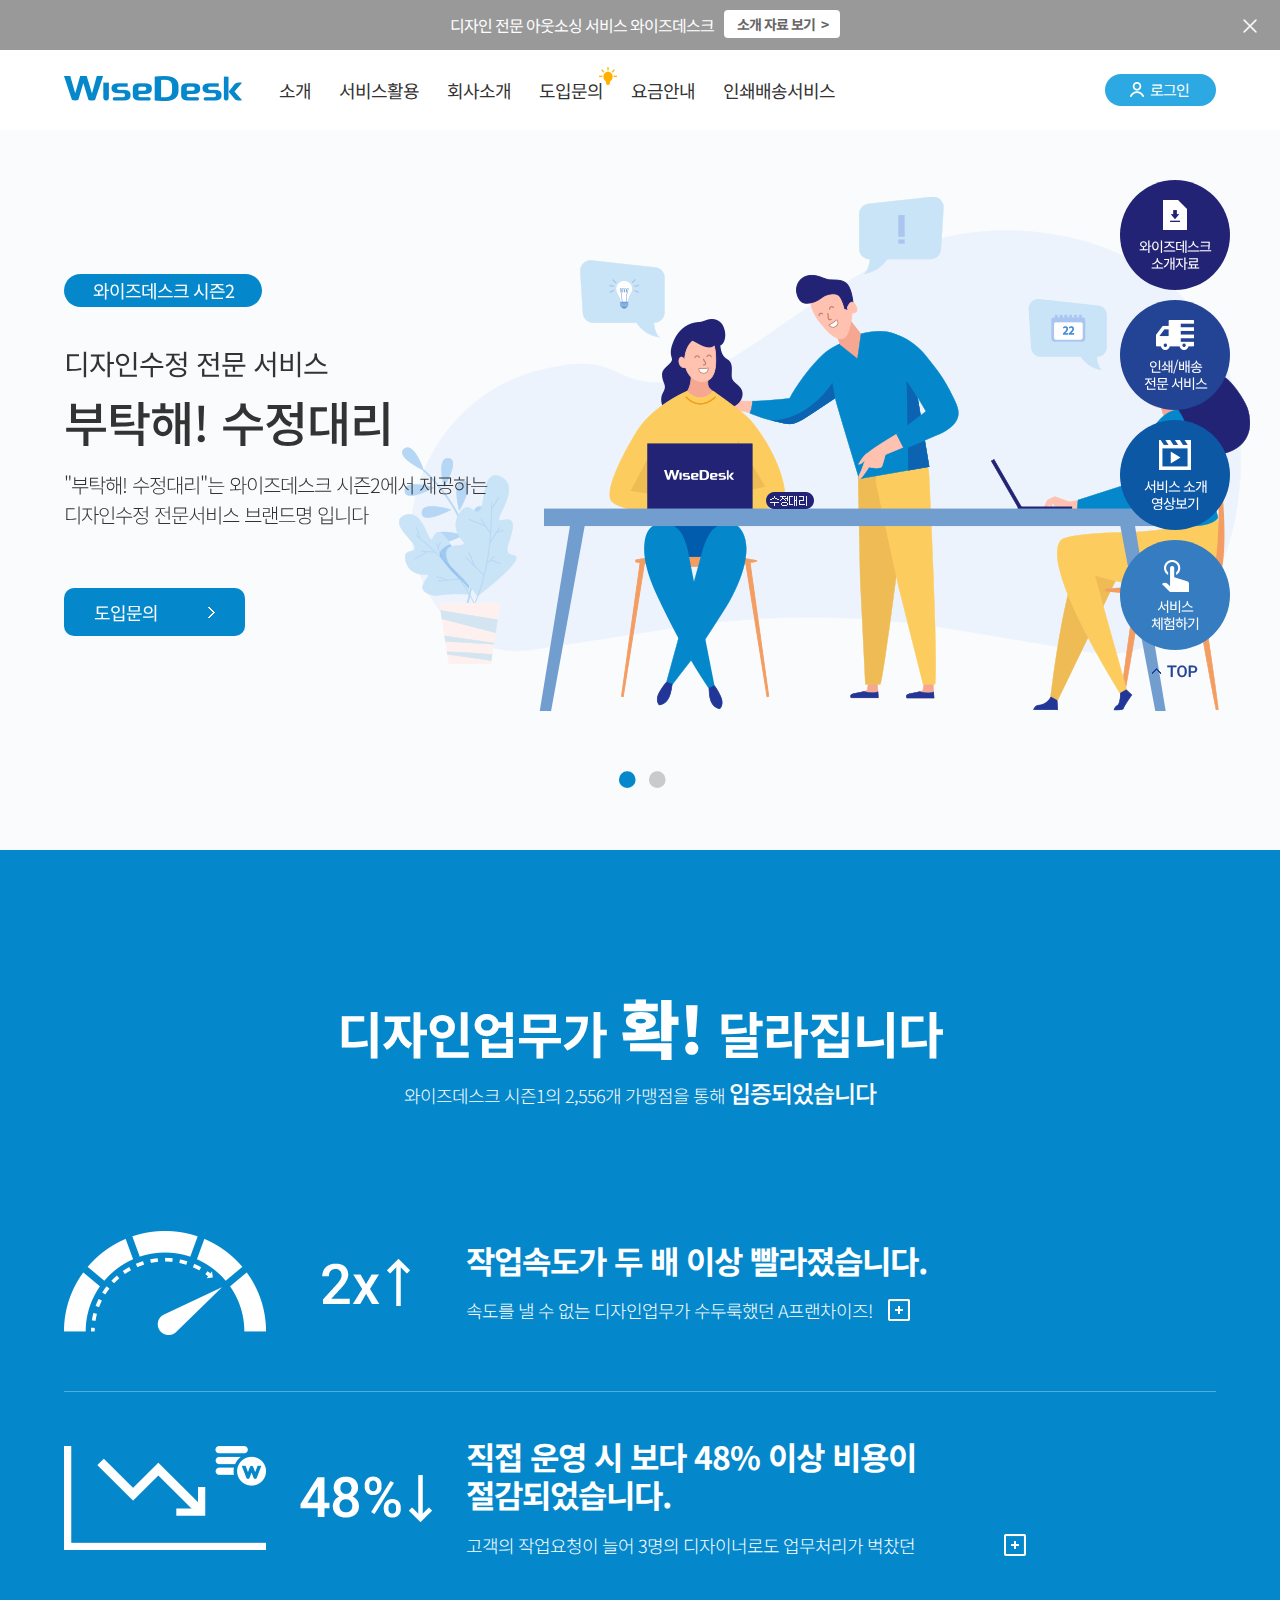
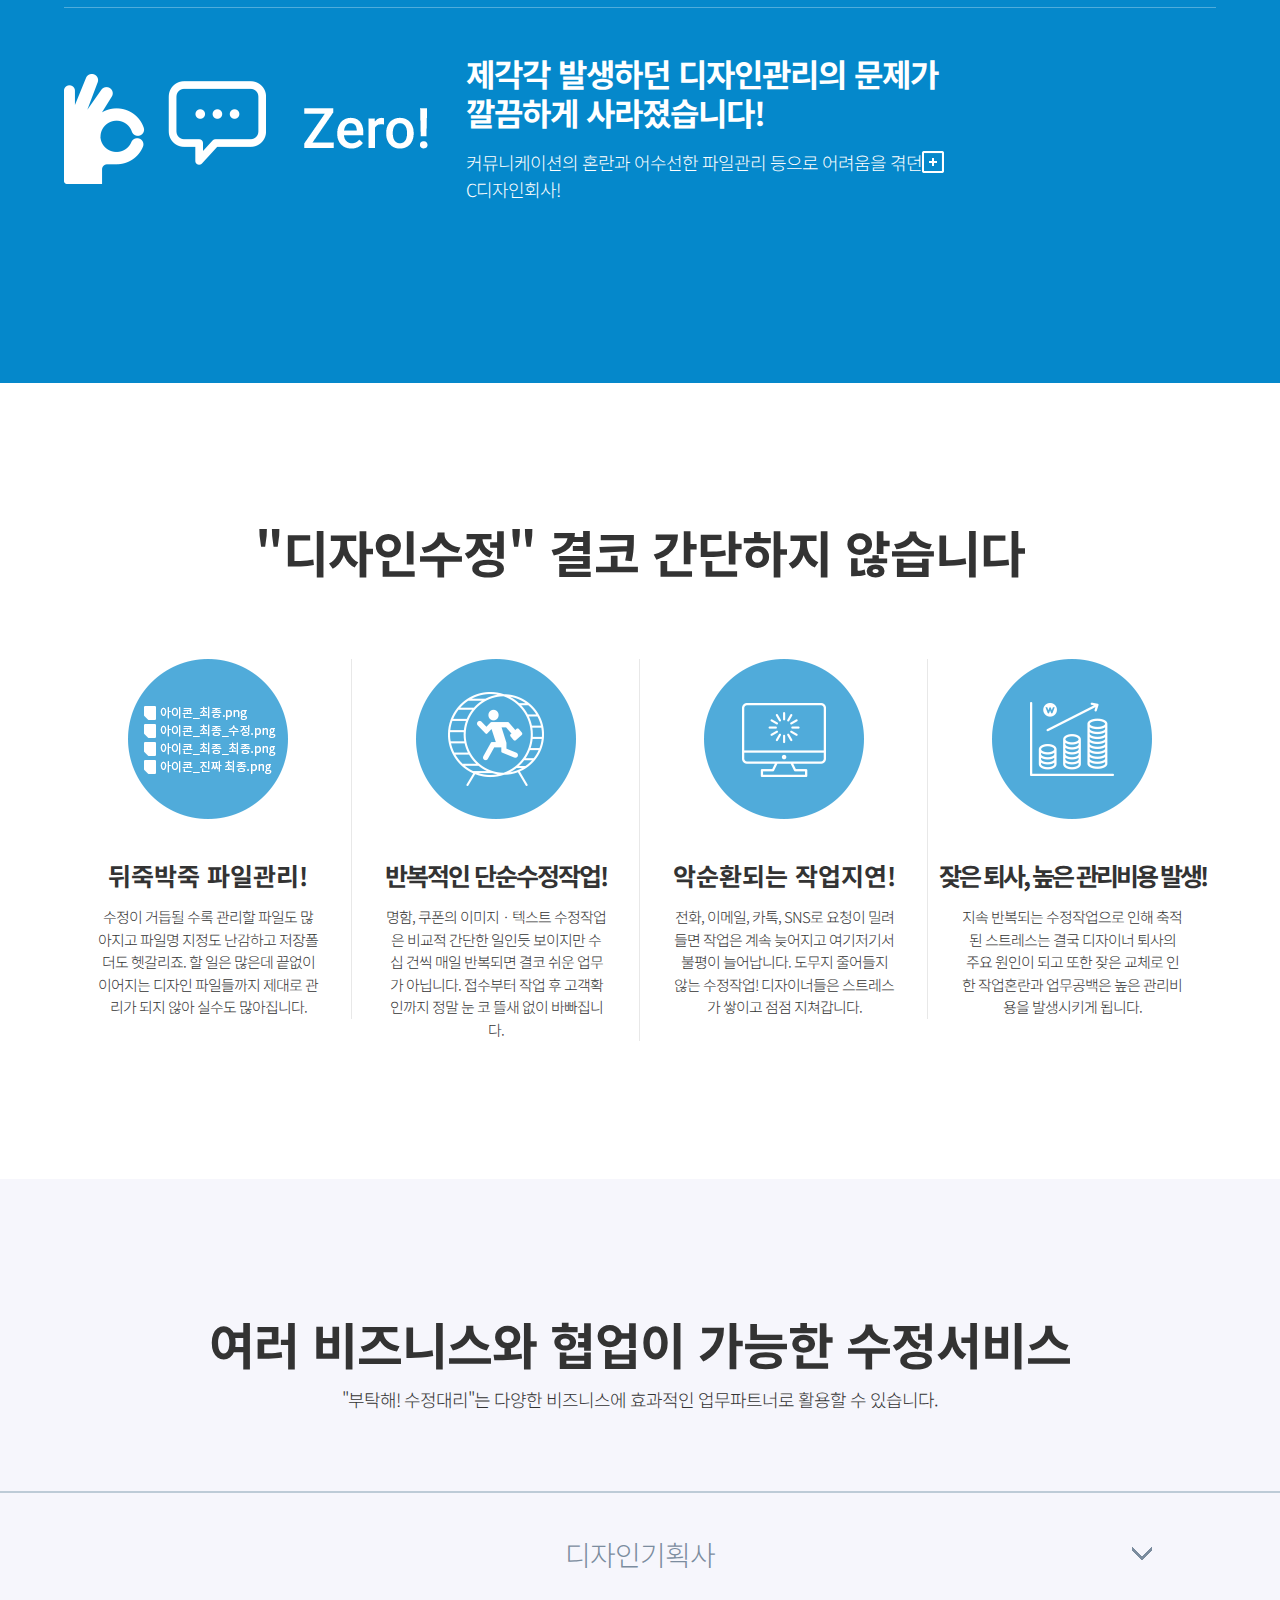
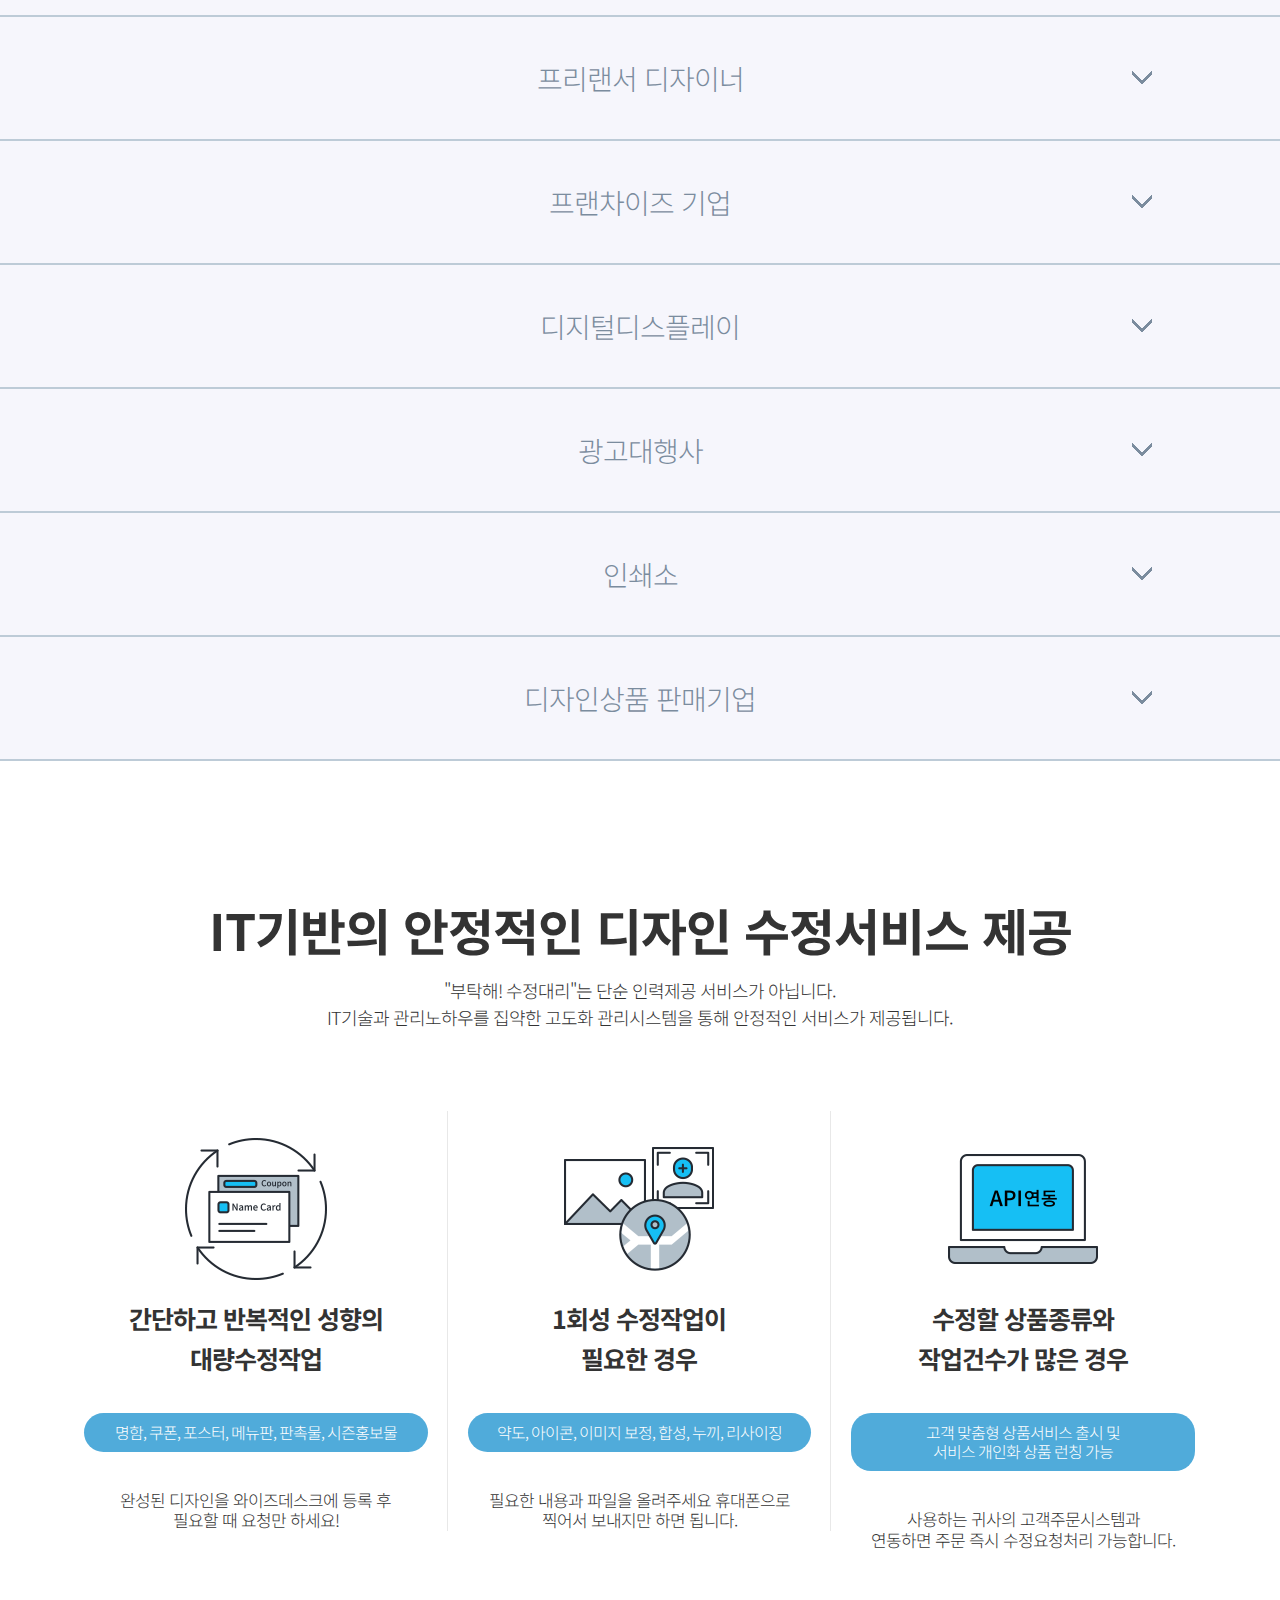
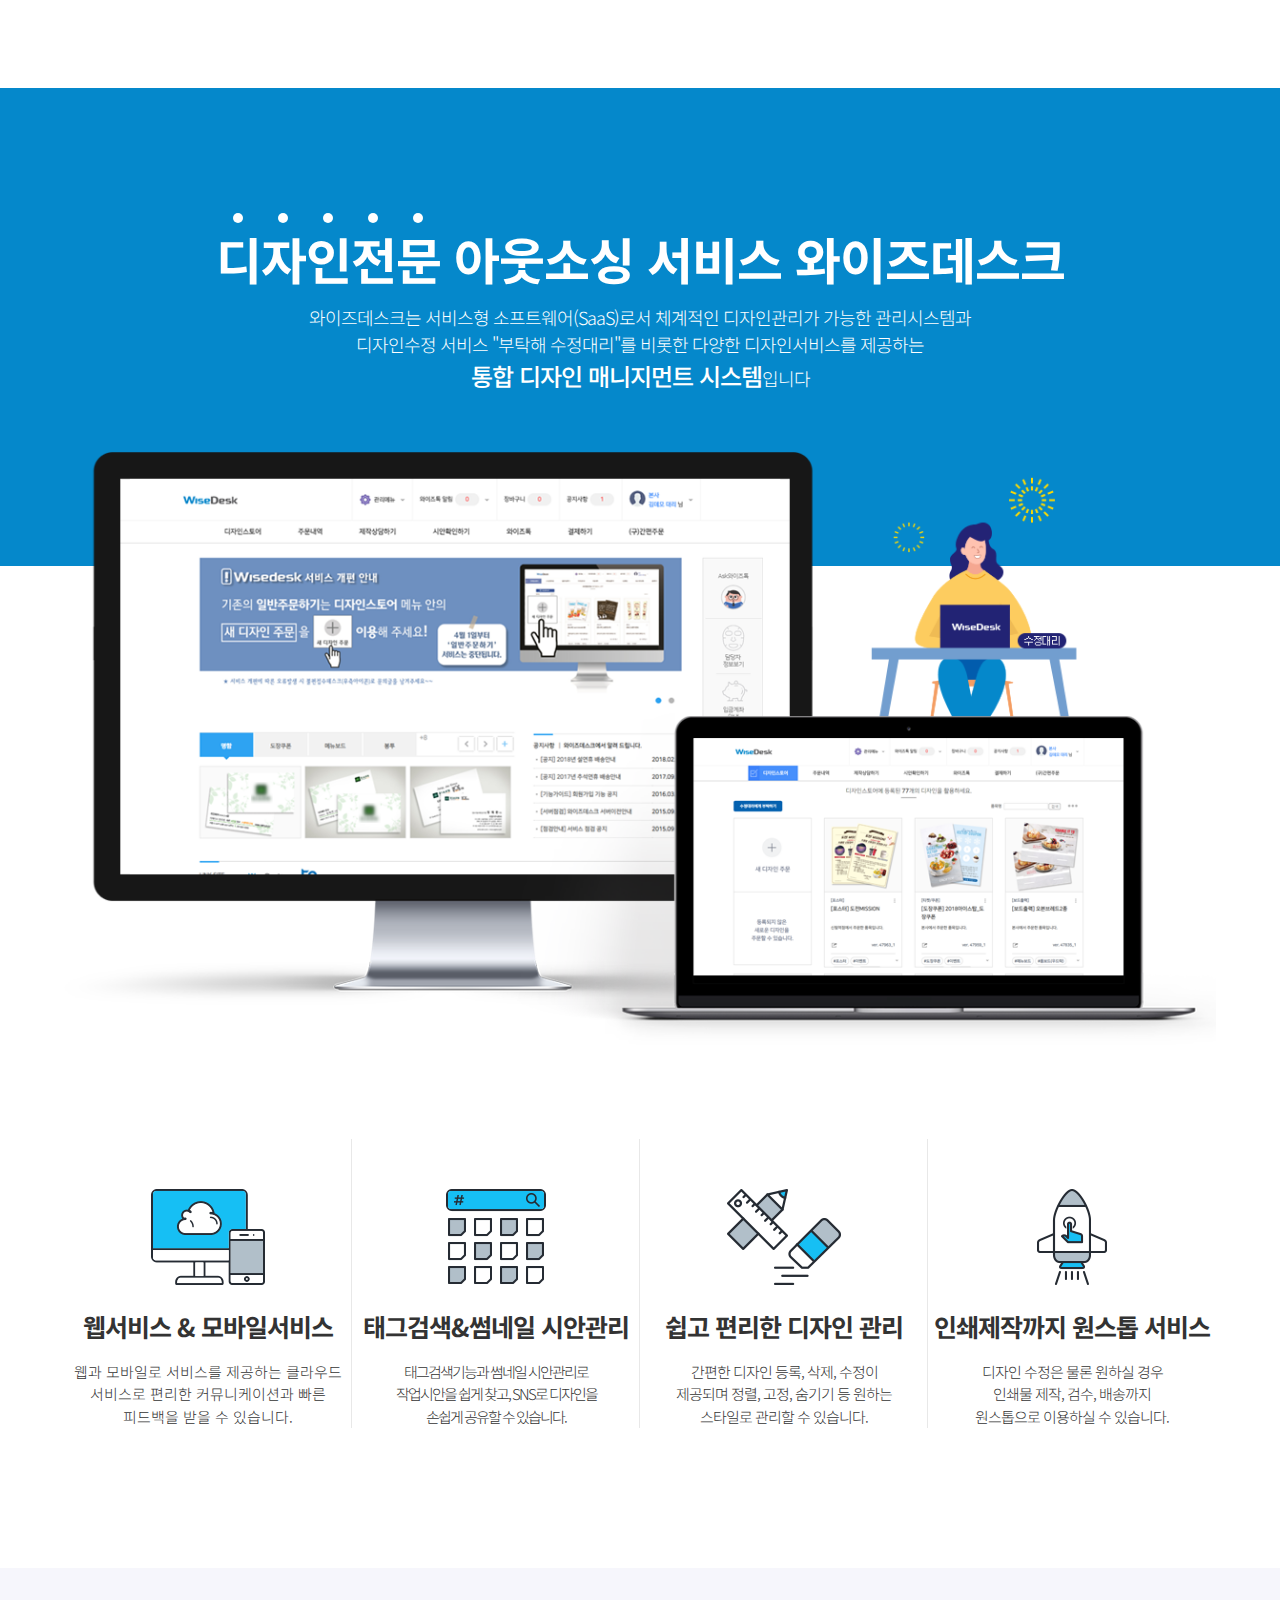
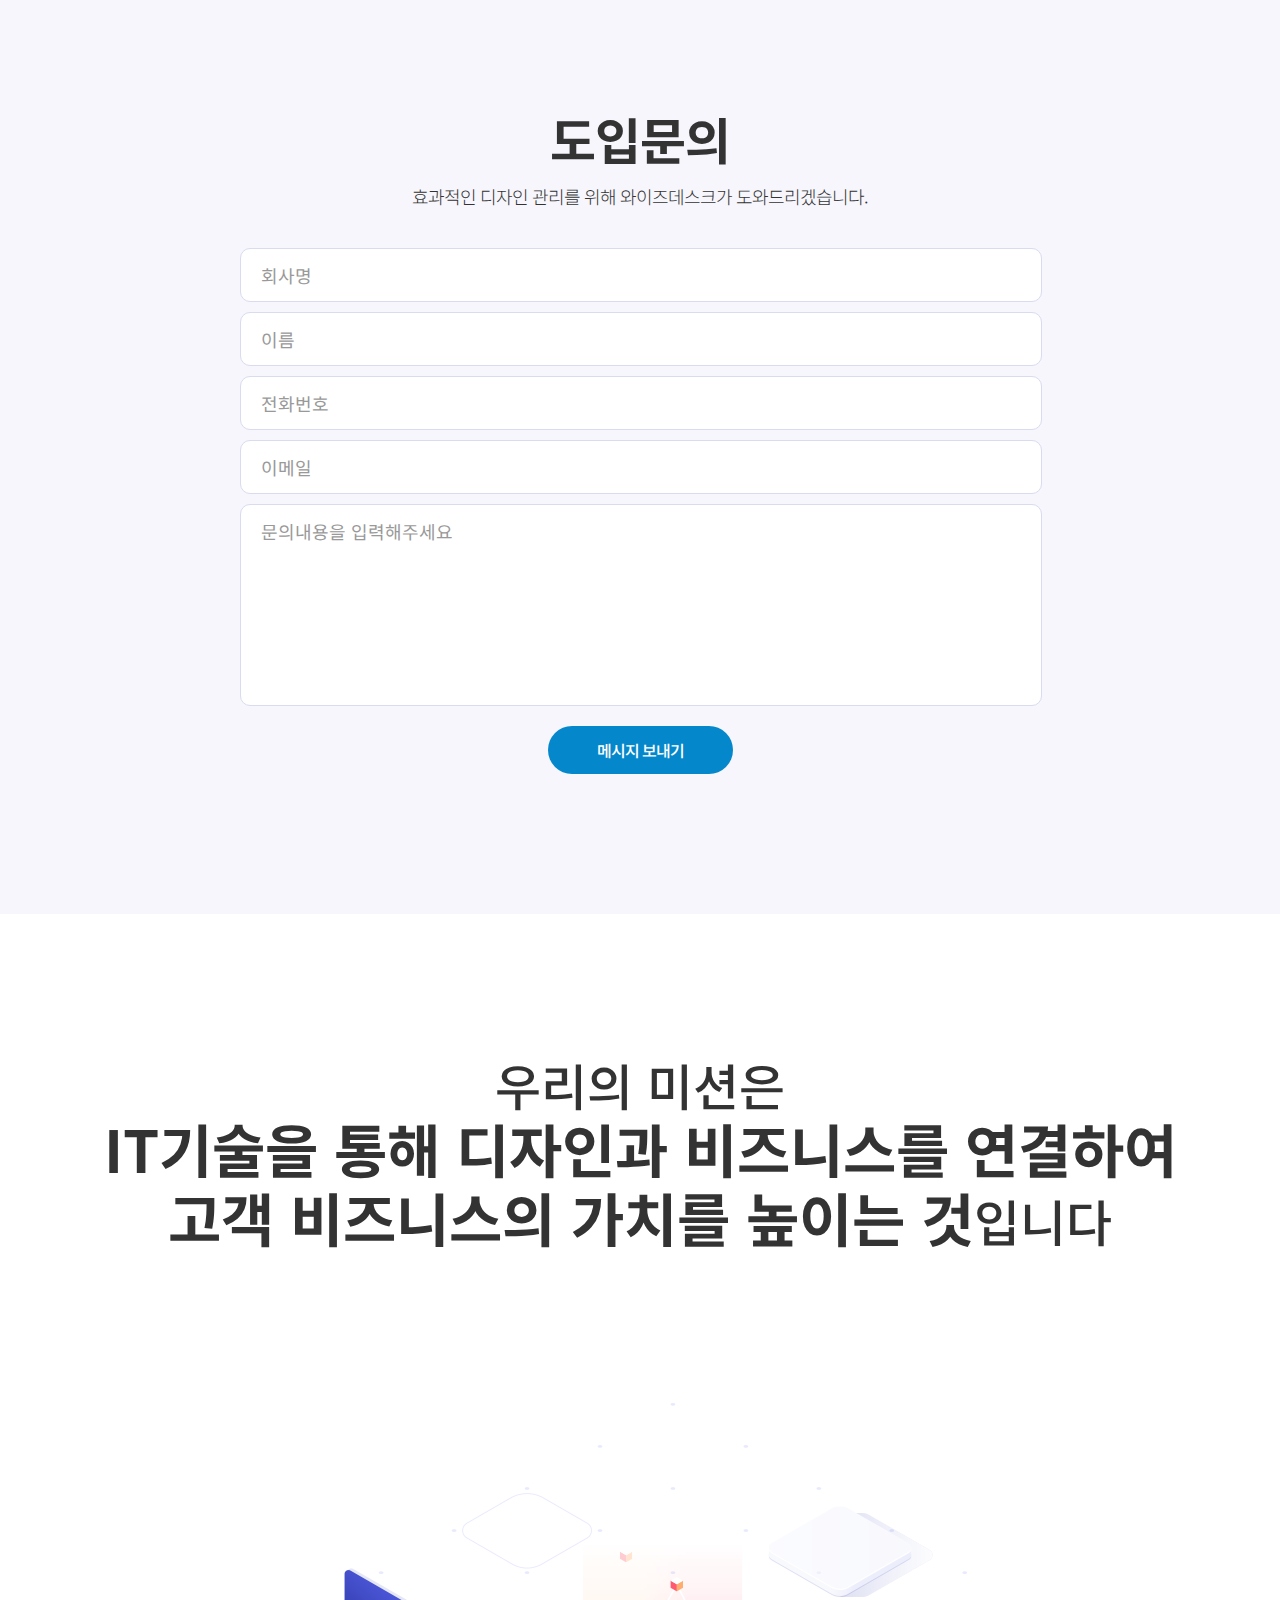
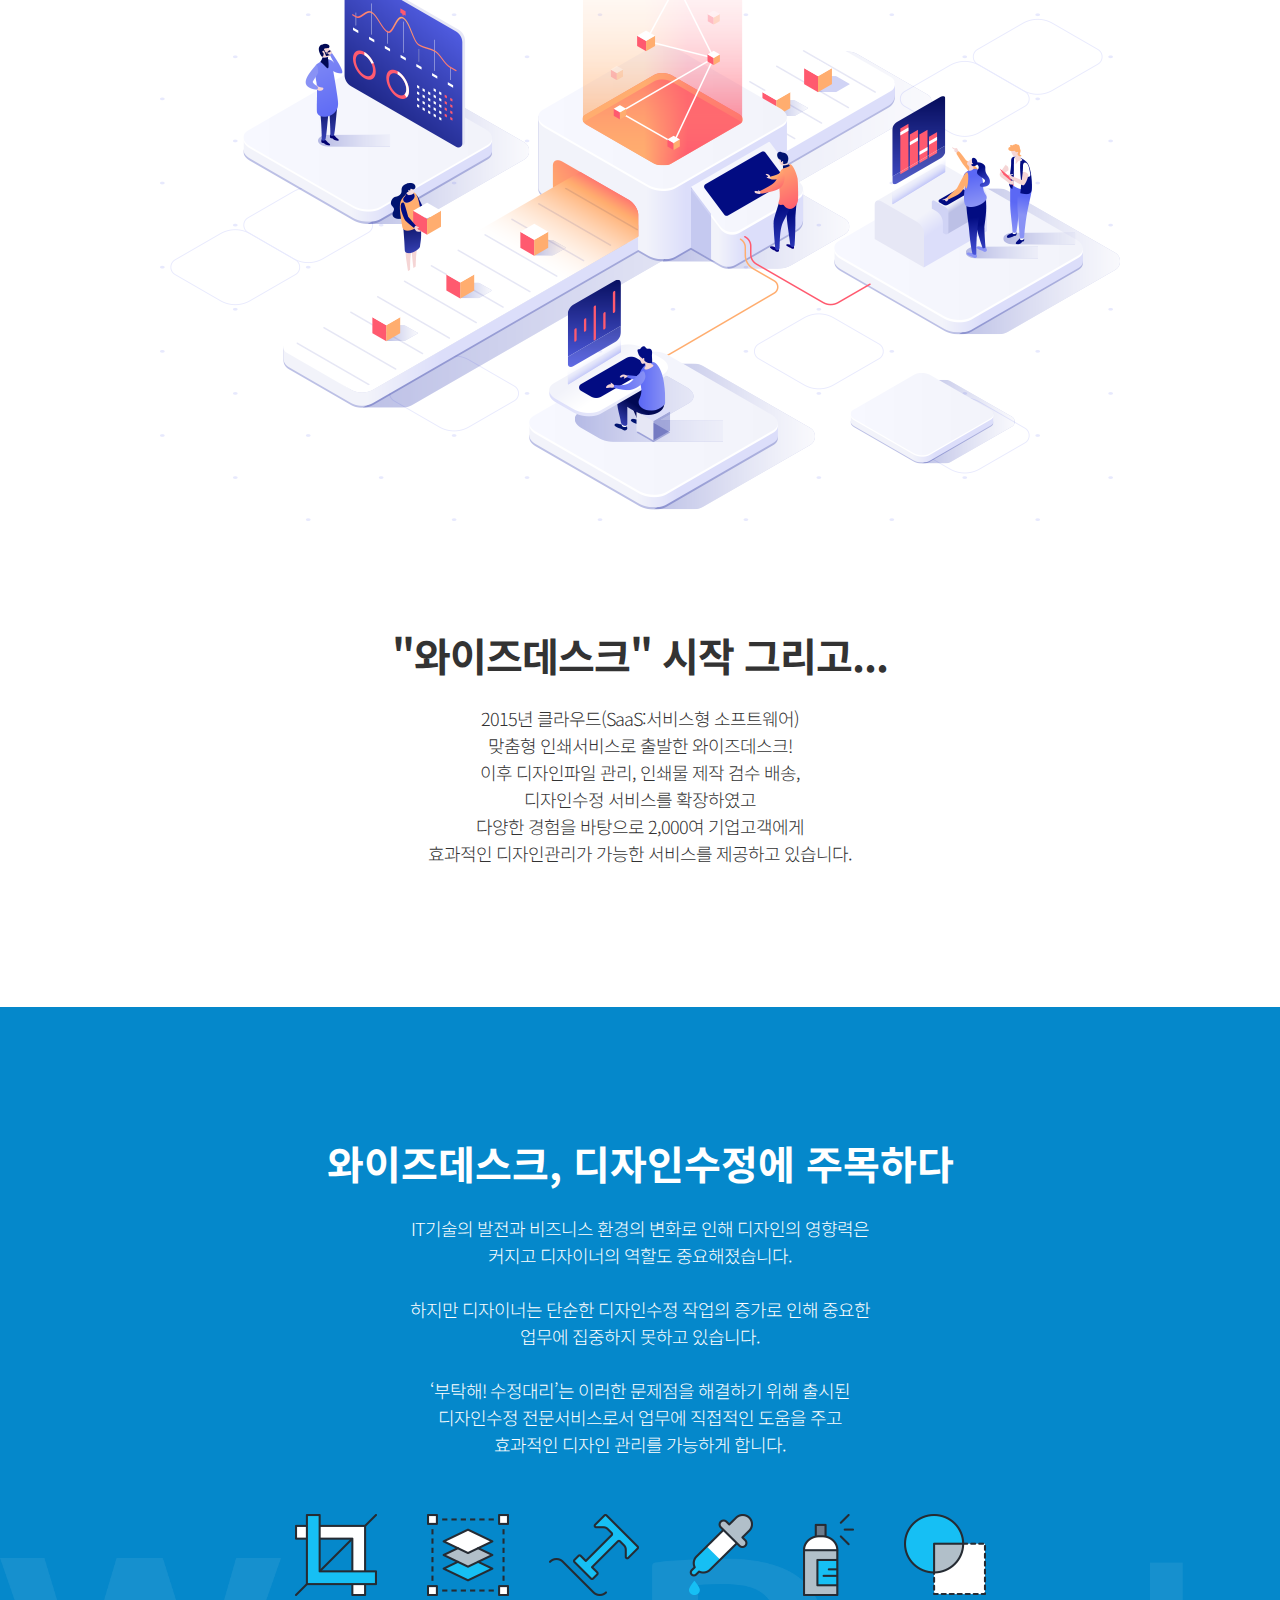
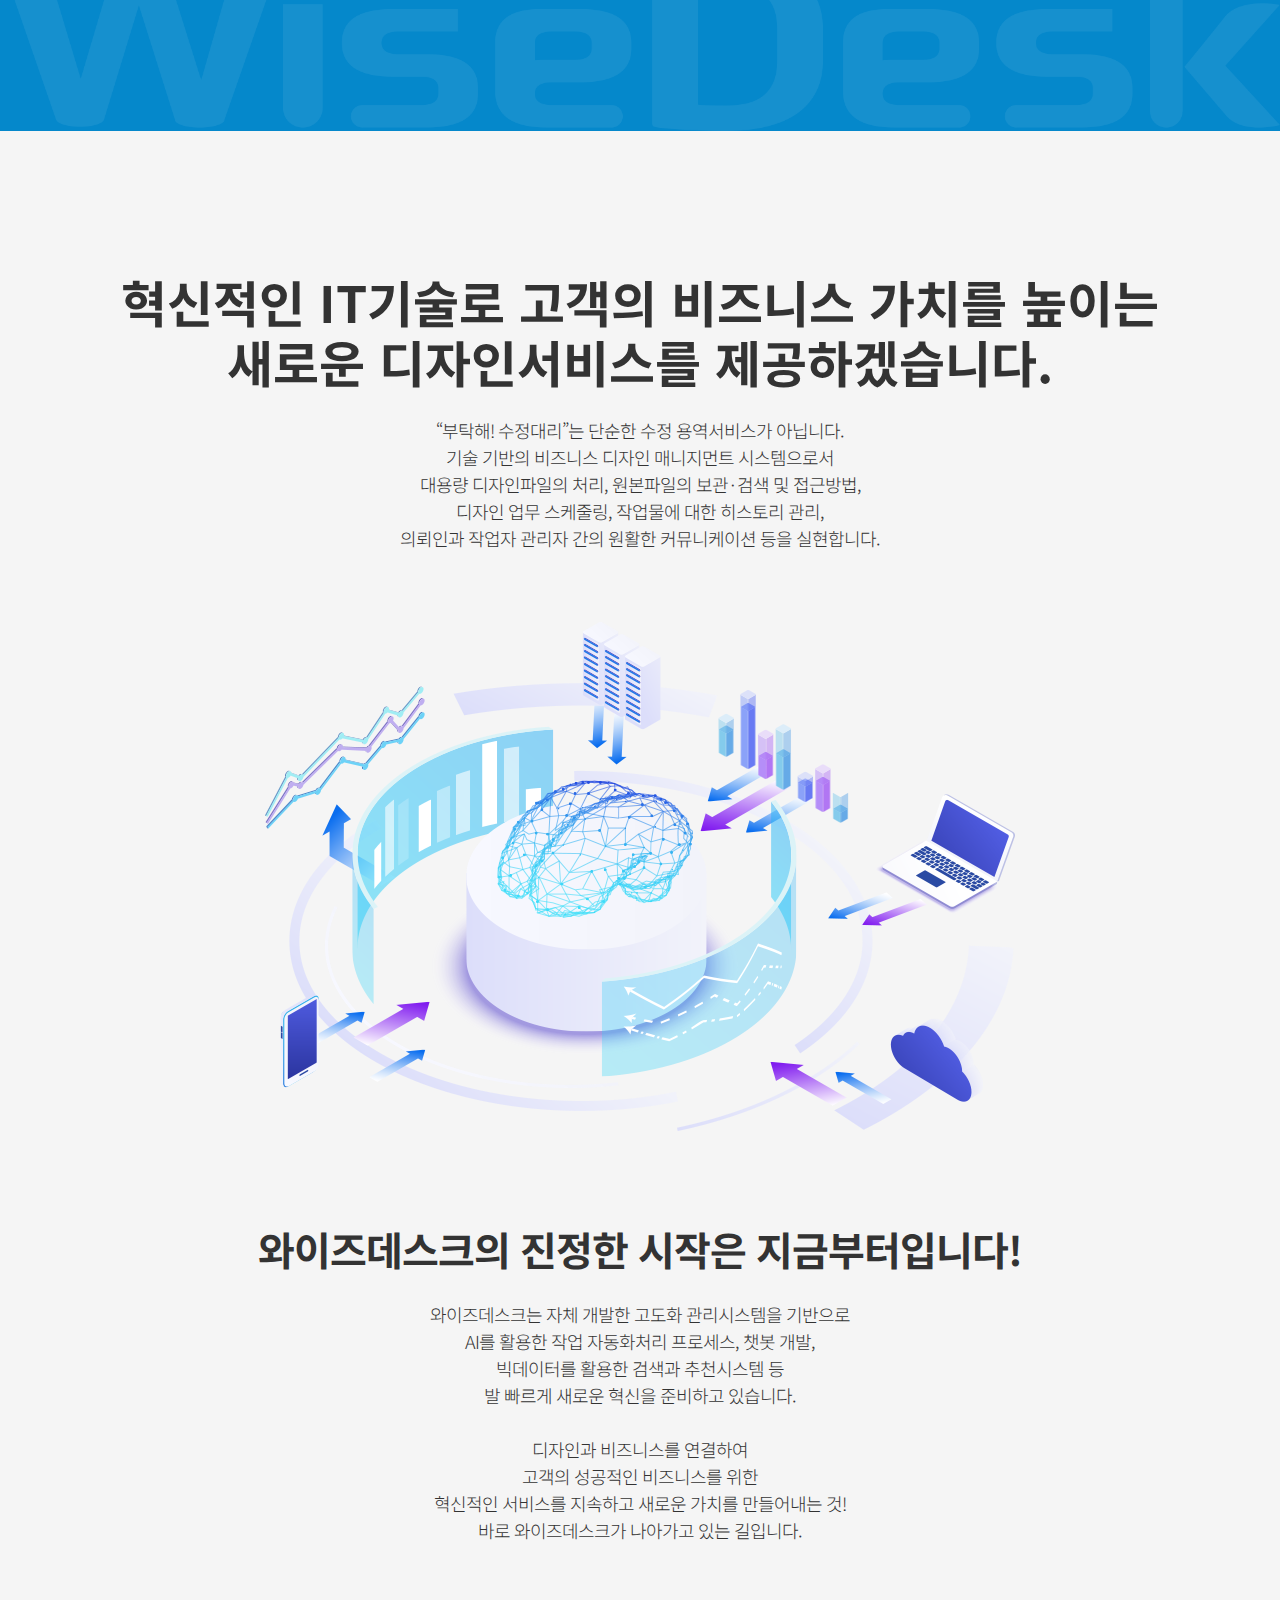
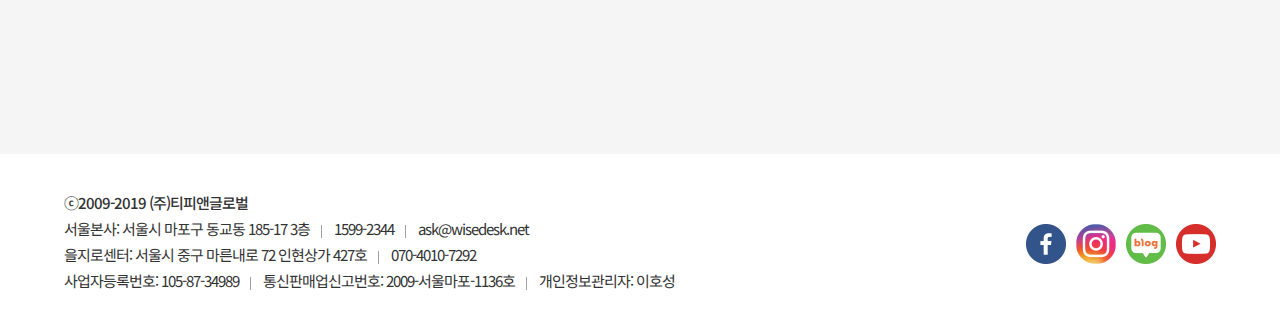
==== WebContent/index.html @ 015b2101 "와이즈데스크 랜딩페이지_첫커밋" ====
<!DOCTYPE html>
<html lang="ko">
<head>
<meta charset="UTF-8">
<meta http-equiv="X-UA-Compatible" content="IE=edge,chrome=1" />
<meta name="viewport" content="width=device-width, initial-scale=1, user-scalable=no">
<title>Wise Desk</title>

<link rel="stylesheet" type="text/css" href="css/common.css"/>
<link rel="stylesheet" type="text/css" href="css/style.css"/>
<link rel="stylesheet" type="text/css" href="css/slick.css"/>
<link rel="stylesheet" type="text/css" href="css/slick-theme.css"/>
<link href="https://fonts.googleapis.com/css?family=Noto+Sans+KR:300,400,500,700&display=swap" rel="stylesheet">
<link href="https://fonts.googleapis.com/css?family=Roboto:400,500&display=swap" rel="stylesheet">
<script src="https://ajax.googleapis.com/ajax/libs/jquery/3.1.1/jquery.min.js"></script>

<script type="text/javascript">

$(document).ready(function(){
	window.onload = function(){
		setTimeout(function(){
			scrollTo(0,0);
		},100);
	}
	$( "a" ).click(function( event ) {
		event.preventDefault();
		});
	$('.m-menu-icon').click(function() {
		$('.m_menu_in').toggleClass('show');
		$('.m-menu-icon').toggleClass('active');
		$('.layer').toggleClass('active');
	});

	$('.this').click(function() {
		$('.m_menu_in').removeClass('show');
		$('.layer').removeClass('active');
		$('.m-menu-icon').removeClass('active');

	});

	$('.logo').click(function(){
		$('html, body').animate({scrollTop : 0},1000);
	});

	$('.m_logo').click(function(){
		$('html, body').animate({scrollTop : 0},1000);
	});

	$('.intro').click(function(){
		$('html, body').animate({scrollTop : 0},1000);
	});

	$('.totop').click(function(){
		$('html, body').animate({scrollTop : 0},1000);
	});

	$('#slide2 .content .cont_wrap .cont .float_l p').click(function(){ 
		$(this).toggleClass('active');
	});

	$('.shortcut span').click(function(){ 
		$('.shortcut').css('display','none');
	});

	$(window).scroll(function(){
		$('#menu').addClass('fixed');
		if($('#menu').offset().top < 50){
			$('#menu').removeClass('fixed');
		}

		$('#m_menu').addClass('fixed');
		if($('#m_menu').offset().top < 50){
			$('#m_menu').removeClass('fixed');
		}
	
	});
	
	
});


</script>
<script type="text/javascript">
$(document).ready(function(e) {
    $('.service_tit').click(function(){
    
    var subStat = $(this).next().attr('class');
    console.log(subStat);
    
    var sertitStat = $(this).attr('class');
    console.log(sertitStat);
    $('.service_tit').removeClass('active');
    
    if(sertitStat != 'service_tit active'){
        $('.sub').slideUp();
        $(this).addClass('active');
        $(this).next().slideToggle();
    }else{
        $(this).next().slideUp();
        $(this).removeClass('active');
    }
    });
});
    function resetAll(){
   document.apply.reset(); }
</script>

<script>
jQuery(document).ready(function($) {
	$(".scrollClick").click(function(event){            
	event.preventDefault();
	$('html,body').animate({scrollTop:$(this.hash).offset().top - 90}, 1000);
	});
});
</script>
<script src="http://ajax.googleapis.com/ajax/libs/jquery/1.10.2/jquery.min.js"></script>
</head>
<body>
<div id="wrap" class="wrap">
	<div class="shortcut">
		<p><span>디자인 전문 아웃소싱 서비스 와이즈데스크</span><a href="#" onClick="location.href='index.html'">소개 자료 보기&nbsp;&nbsp;></a></p><span class="close"></span>
	</div>
	<div id="menu">
		<div class="inner_menu">
			<a href="#" class="logo" onClick="window.location.reload(true);"><img src="img/logo.png" alt="와이즈데스크 로고" /></a>
			<ul>
				<li><a href="#" class="intro">소개</a></li>
				<li><a href="#slide4" class="scrollClick">서비스활용</a></li>
				<li><a href="#slide8" class="scrollClick">회사소개</a></li>
				<li><a href="#slide7" class="scrollClick">도입문의</a></li>
				<li><a href="#" onClick="location.href='sub_price.html'">요금안내</a></li>
				<li><a href="#" onClick="location.href='sub_print.html'">인쇄배송서비스</a></li>
			</ul>
			<a href="#" class="login">로그인</a>
		</div>
	</div>

	<!--//menu-->

	<div id="m_menu">
		<a href="#" class="m-menu-icon"></a>
		<a href="#" class="m_logo"><img src="img/m_logo.png" alt="와이즈데스크 로고" /></a>
		<a href="#" class="m_login"><img src="img/m_ico_login.png"></a>
		<div class="m_menu_in">
			<ul>
				<li><a href="#" class="intro this">소개</a></li>
				<li><a href="#slide4" class="scrollClick this">서비스활용</a></li>
				<li><a href="#slide8" class="scrollClick this">회사소개</a></li>
				<li><a href="#slide7" class="scrollClick this">도입문의</a></li>
				<li><a href="#" onClick="location.href='sub_price.html'" class="this">요금안내</a></li>
				<li><a href="#" onClick="location.href='sub_print.html'" class="this">인쇄배송서비스</a></li>
			</ul>
			<a href="#slide7" class="ask scrollClick this"><span>도입문의</span></a>
			<!-- <a href="#" class="join"><span>회원가입</span></a> -->
		</div>
	</div>
	<div class="layer"></div>
	

	<!--//m_menu-->
			
	<div id="quick_request">
		<ul>
			<li><a href="#">와이즈데스크<br/>소개자료</a></li>
			<li><a href="#" onClick="location.href='sub_print.html'">인쇄/배송<br/>전문 서비스</a></li>
			<li><a href="#" class="video">서비스 소개<br/>영상보기</a></li>
			<li><a href="#">서비스<br/>체험하기</a></li>
		</ul>
		<a href="#" class="totop"><img src="img/btn_top.png"></a>
	</div>
	
	<div class="content_wrap">	
		<div class="section section1" id="slide1">
			<div class="content">
				<div class="slick_wrap">
					<div class="slick_sl1">
						<div class="text_box">
							<span class="t_tit">와이즈데스크 시즌2</span>
							<h2 class="title"><span>디자인수정 전문 서비스</span>부탁해! 수정대리</h2>
							<span class="b_tit">"부탁해! 수정대리"는 와이즈데스크 시즌2에서 제공하는<br/>디자인수정 전문서비스 브랜드명 입니다</span>
							<ul>
								<li><a href="#slide7" class="ask scrollClick">도입문의</a></li>
								<!-- <li><a href="#" class="join">회원가입</a></li> -->
							</ul>
						</div>
					</div>
					<div class="slick_sl2">
						<div class="text_box">
							<h2 class="title">IT기반 똑똑한<br/>디자인전문 아웃소싱 서비스<br/><span>와이즈데스크!</span></h2>
							<h2 class="title m_title">IT기반 똑똑한<br/>디자인관리시스템<br/><span>와이즈데스크!</span></h2>
							<span class="b_tit">“부탁해! 수정대리”는 와이즈데스크가 제공하는<br/>디자인 수정 전문서비스 입니다.</span>
							<ul>
								<li><a href="#slide7" class="ask scrollClick">도입문의</a></li>
								<!-- <li><a href="#" class="join">회원가입</a></li> -->
							</ul>
						</div>
					</div>
				</div>
			</div>
		</div>
		<!-- //section1 -->
		<div class="section section2" id="slide2">
			<div class="content">
				<h2 class="title">디자인업무가<strong>확!</strong>달라집니다</h2>
				<span>와이즈데스크 시즌1의 2,556개 가맹점을 통해 <strong>입증되었습니다</strong></span>
				<div class="cont_wrap">
					<div class="cont cont1">
						<div class="float_l"><img src="img/ico_2-1-1.png"></div>
						<div class="float_l float_l2"><img src="img/ico_2-1-2.png"></div>
						<div class="float_l">
							<h3>작업속도가 두 배 이상 빨라졌습니다.</h3>
							<p>속도를 낼 수 없는 디자인업무가 수두룩했던 A프랜차이즈!<br/>
								잦은 수정요청과 작업병목으로 심지어 일주일 이상 지연되던 작업도 많았죠.<br/>
								이 모든 문제들이 ‘부탁해! 수정대리’ 도입 후 모두 사라졌습니다.<br/>
								가맹점의 불만과 디자이너의 업무스트레스를 한번에 잡았습니다.</p>
						</div>
					</div>
					<div class="cont cont2">
						<div class="float_l"><img src="img/ico_2-2-1.png"></div>
						<div class="float_l float_l2"><img src="img/ico_2-2-2.png"></div>
						<div class="float_l">
							<h3>직접 운영 시 보다 48% 이상 비용이 절감되었습니다.</h3>
							<p>고객의 작업요청이 늘어 3명의 디자이너로도 업무처리가 벅찼던 B디자인팀!<br/>
							추가 채용 대신 절반의 비용으로 ‘부탁해!수정대리’를 도입하여<br/>모든 문제를 해결했습니다. 또한 기존의 인하우스 디자이너는<br/>보다 중요한 일에 집중할 수 있게 되어 업무효율도 크게 높아졌습니다.</p>
						</div>
					</div>
					<div class="cont cont3">
						<div class="float_l"><img src="img/ico_2-3-1.png"></div>
						<div class="float_l float_l2"><img src="img/ico_2-3-2.png"></div>
						<div class="float_l">
							<h3>제각각 발생하던 디자인관리의 문제가 <span class="enter">깔끔하게 사라졌습니다!</span></h3>
							<p>커뮤니케이션의 혼란과 어수선한 파일관리 등으로 어려움을 겪던 C디자인회사!<br/>부탁해 수정대리를 도입하여 커뮤니케이션 오류, 파일 분실,<br/>작업소스 훼손, 중복작업, 재작업 등 제각각 발생하던 문제가<br/>완벽하게 사라지고 업무생산성이 놀랍게 향상되었습니다.</p>
						</div>
					</div>
				</div>
			</div>
		</div>
		<!-- //section2 -->
		<div class="section section3" id="slide3">
			<div class="content">
				<h2 class="title">"디자인수정" 결코 간단하지 않습니다</h2>
				<div>
					<div class="cont cont1">
						<img src="img/ico_3-1.png">
						<p>뒤죽박죽 파일관리!</p>
						<span>수정이 거듭될 수록 관리할 파일도 많아지고 파일명 지정도 난감하고 저장폴더도 헷갈리죠. 할 일은 많은데 끝없이 이어지는 디자인 파일들까지 제대로 관리가 되지 않아 실수도 많아집니다.</span>
					</div>
					<div class="cont cont2">
						<img src="img/ico_3-2.png">
						<p>반복적인 단순수정작업!</p>
						<span>명함, 쿠폰의 이미지ㆍ텍스트 수정작업은 비교적 간단한 일인듯 보이지만 수십 건씩 매일 반복되면 결코 쉬운 업무가 아닙니다. 접수부터 작업 후 고객확인까지 정말 눈 코 뜰새 없이 바빠집니다.</span>
					</div>
					<div class="cont cont3">
						<img src="img/ico_3-3.png">
						<p>악순환되는 작업지연!</p>
						<span>전화, 이메일, 카톡, SNS로 요청이 밀려들면 작업은 계속 늦어지고 여기저기서 불평이 늘어납니다. 도무지 줄어들지 않는 수정작업! 디자이너들은 스트레스가 쌓이고 점점 지쳐갑니다.</span>
					</div>
					<div class="cont cont4">
						<img src="img/ico_3-4.png">
						<p>잦은 퇴사, 높은 관리비용 발생!</p>
						<span>지속 반복되는 수정작업으로 인해 축적된 스트레스는 결국 디자이너 퇴사의 주요 원인이 되고 또한 잦은 교체로 인한 작업혼란과 업무공백은 높은 관리비용을 발생시키게 됩니다.</span>
					</div>
				</div>
			</div>
		</div>
		<!-- //section3 -->
		<div class="section section4" id="slide4">
			<div class="content">
				<div class="w_content">
					<h2 class="title">다양한 비즈니스와 협업이 가능한 <strong class="enter">"부탁해! 수정대리"<span>"부탁해! 수정대리"는 다양한 비즈니스에 효과적인 업무파트너로 활용할 수 있습니다.</span></strong></h2>
					<ul>
						<li class="slick_wrap2_1 slick-Nav active" id="nav_0"><a>디자인기획사</a></li>
						<li class="slick_wrap2_2 slick-Nav" id="nav_1"><a>프리랜서디자이너</a></li>
						<li class="slick_wrap2_3 slick-Nav" id="nav_2"><a>프랜차이즈 기업</a></li>
						<li class="slick_wrap2_4 slick-Nav" id="nav_3"><a>디지털디스플레이</a></li>
						<li class="slick_wrap2_5 slick-Nav" id="nav_4"><a>광고대행사</a></li>
						<li class="slick_wrap2_6 slick-Nav" id="nav_5"><a>인쇄소</a></li>
						<li class="slick_wrap2_7 slick-Nav" id="nav_6"><a>디자인상품 판매기업</a></li>
						<!-- <li class="slick_wrap2_8 slick-Nav" id="nav_7"><a>리셀러-디자인관리자</a></li> -->
					</ul>
					<div class="slick_wrap2 slick_wrap_sup">
						<div class="cont cont1 g1" id="slick_wrap2_1">
							<h3>디자인기획사</h3>
							<span>디자인기획사, 웹에이전시, SI기업까지<br/>디자인수정은 맡기고 고객확보에 집중하세요</span>
							<p>청구비용은 적은데 신경은 많이 쓰이는 수정작업! 특히 단순하고<br/>반복적인 수정작업은 업무 스트레스도 많고 파일관리도 어렵습니다.<br/>이제 수정작업은 맡기시고 고객확보에 전념하세요.</p>
							<!-- <a href="#" class="btn_more">더보기&nbsp&nbsp+</a> -->
						</div>
						<div class="cont cont2 g2" id="slick_wrap2_2">
							<h3>프리랜서 디자이너</h3>
							<span>내 디자인작업을 도와줄 디자이너비서를<br/>고용하세요</span>
							<p>혼자서 모든 일을 처리해야만 하는 프리랜서에게 수정작업은 시간과<br/>비용을 빼앗는 골치 아픈 일이지요.<br/>수정작업은 ‘부탁해! 수정대리’에 맡기고 기획과 디자인 작업, 고객미팅,<br/>고객관리에 집중하세요.<br/>“부탁해! 수정대리”는 보조디자이너 역할을 톡톡히 해내는<br/>디자이너비서 서비스입니다.</p>
							<!-- <a href="#" class="btn_more">더보기&nbsp&nbsp+</a> -->
						</div>
						<div class="cont cont3 g3" id="slick_wrap2_3">
							<h3>프랜차이즈 기업</h3>
							<span>가맹점에 모두 똑같은 홍보물이 아닌<br/>딱 맞는 맞춤형디자인을 제공하세요</span>
							<p>가맹점에 가장 중요한 마케팅 수단인 매장홍보 배너, 메뉴안내POP,<br/>이벤트홍보 현수막 등의 인쇄물! 상권특성과 고객성향에 딱 맞는<br/>내용으로 제공되어야 합니다. 이제는 모든 가맹점에 똑같은 홍보물을<br/>일제히 제공하지 말고 각 지점에 딱 맞는 맞춤형으로 제공하세요.</p>
							<!-- <a href="#" class="btn_more">더보기&nbsp&nbsp+</a> -->
						</div>
						<div class="cont cont4 g4" id="slick_wrap2_4">
							<h3>디지털디스플레이</h3>
							<span>디지털디스플레이, 디지털사이니지 시장에서<br/>효과적인 컨텐츠관리로 경쟁력을 확보하세요</span>
							<p>점점 더 빠르고 다양한 컨텐츠를 필요로 하고 있는 디지털디스플레이 시장!<br/>컨텐츠 관리 쉽지 않으시죠? 치열한 환경에서 효과적인 컨텐츠<br/>관리는 강력한 경쟁력입니다.<br/>체계적인 컨텐츠 관리와 함께 타겟에 맞는 디자인 수정 및 관리<br/>서비스를 제공해보세요.</p>
							<!-- <a href="#" class="btn_more">더보기&nbsp&nbsp+</a> -->
						</div>
						<div class="cont cont5 g5" id="slick_wrap2_5">
							<h3>광고대행사</h3>
							<span>수정서비스는 세밀하고 정교한 타겟마케팅을<br/>가능하게 하는 강력한 무기입니다</span>
							<p>점점 세분화, 개인화, 정교화되고 있는 광고 커뮤니케이션!<br/>초정밀 마케팅, 마이크로밸류 마케팅 같은 보다 정교하고 세밀한<br/>형태의 마케팅에 강력한 파트너가 되어 드립니다.</p>
							<!-- <a href="#" class="btn_more">더보기&nbsp&nbsp+</a> -->
						</div>
						<div class="cont cont6 g6" id="slick_wrap2_6">
							<h3>인쇄소</h3>
							<span>고객이 더 저렴한 경쟁사로 떠날까 걱정되시나요?<br/>수정서비스가 고객충성도를 높여드립니다</span>
							<p>어렵게 확보한 고객이 더 저렴한 경쟁사로 떠날까 걱정이시죠?<br/>“부탁해! 수정대리”를 통해 고객에게 받은 디자인파일을 관리해 보세요.<br/>고객의 이탈율은 확실히 줄어들고 충성도를 높일 수 있습니다.</p>
							<!-- <a href="#" class="btn_more">더보기&nbsp&nbsp+</a> -->
						</div>
						<div class="cont cont7 g7" id="slick_wrap2_7">
							<h3>디자인상품 판매기업</h3>
							<span>판촉물, 인쇄물, 캐릭터상품에는<br/>고객맞춤형 디자인서비스가 필수입니다</span>
							<p>홍보물, 판촉물, 캐릭터상품 등은 고객이 원하는 디자인을<br/>제공해야하는 대표적인 아이템이지만 고객의 입맛에 딱 맞는 디자인<br/>작업을 원활하게 진행하기는 어려우시죠?<br/>“부탁해! 수정대리”를 활용해보세요. 더욱 만족스러운 디자인서비스<br/>제공이 가능합니다.</p>
							<!-- <a href="#" class="btn_more">더보기&nbsp&nbsp+</a> -->
						</div>
						<!-- <div class="cont cont8 g8" id="slick_wrap2_8">
							<h3>리셀러-디자인관리자</h3>
							<span>지역상점의 디자인 관리자가 되어보세요</span>
							<p>전국 각 지역 수많은 개별 매장들에 필요한<br/>인쇄물들을 관리하고 제작을 지원하는 리셀러가 되어보세요<br/>다양한 수익창출의 기회를 잡을 수 있습니다.</p>
							<a href="#" class="btn_more">더보기&nbsp&nbsp+</a>
						</div> -->
					</div>
				</div>
			</div>
			<div class="m_content">
					<h2 class="title">여러 비즈니스와 협업이 가능한 수정서비스<span>"부탁해! 수정대리"는 다양한 비즈니스에 효과적인 업무파트너로 활용할 수 있습니다.</span></h2>
					<ul class="service_wrap">
						<li class="cont cont1 g1">
							<p class="service_tit">디자인기획사<span class="arrow"></span></p>
							<ul class="sub">
								<li>
									<span>디자인기획사, 웹에이전시, SI기업까지<br/>디자인수정은 맡기고 고객확보에 집중하세요</span>
									<p>청구비용은 적은데 신경은 많이 쓰이는 수정작업! 특히 단순하고<br/>반복적인 수정작업은 업무 스트레스도 많고 파일관리도 어렵습니다.<br/>이제 수정작업은 맡기시고 고객확보에 전념하세요.</p>
									<!-- <a href="#" class="btn_more">더보기&nbsp&nbsp+</a> -->
									<img src="img/ico_4-1.png">
								</li>
							</ul>
						</li>
						<li class="cont cont2 g2">
							<p class="service_tit">프리랜서 디자이너<span class="arrow"></span></p>
							<ul class="sub">
								<li>
									<span>내 디자인작업을 도와줄 디자이너비서를<br/>고용하세요</span>
									<p>혼자서 모든 일을 처리해야만 하는 프리랜서에게 수정작업은 시간과<br/>비용을 빼앗는 골치 아픈 일이지요.<br/>수정작업은 ‘부탁해! 수정대리’에 맡기고 기획과 디자인 작업, 고객미팅,<br/>고객관리에 집중하세요.<br/>“부탁해! 수정대리”는 보조디자이너 역할을 톡톡히 해내는<br/>디자이너비서 서비스입니다.</p>
									<!-- <a href="#" class="btn_more">더보기&nbsp&nbsp+</a> -->
									<img src="img/ico_4-2.png">
								</li>
							</ul>
						</li>
						<li class="cont cont3 g3">
							<p class="service_tit">프랜차이즈 기업<span class="arrow"></span></p>
							<ul class="sub">
								<li>
									<span>가맹점에 모두 똑같은 홍보물이 아닌<br/>딱 맞는 맞춤형디자인을 제공하세요</span>
									<p>가맹점에 가장 중요한 마케팅 수단인 매장홍보 배너, 메뉴안내POP,<br/>이벤트홍보 현수막 등의 인쇄물! 상권특성과 고객성향에 딱 맞는<br/>내용으로 제공되어야 합니다. 이제는 모든 가맹점에 똑같은 홍보물을<br/>일제히 제공하지 말고 각 지점에 딱 맞는 맞춤형으로 제공하세요.</p>
									<!-- <a href="#" class="btn_more">더보기&nbsp&nbsp+</a> -->
									<img src="img/ico_4-3.png">
								</li>
							</ul>
						</li>
						<li class="cont cont4 g4">
							<p class="service_tit">디지털디스플레이<span class="arrow"></span></p>
							<ul class="sub">
								<li>
									<span>디지털디스플레이, 디지털사이니지 시장에서<br/>효과적인 컨텐츠관리로 경쟁력을 확보하세요</span>
									<p>점점 더 빠르고 다양한 컨텐츠를 필요로 하고 있는 디지털디스플레이 시장!<br/>컨텐츠 관리 쉽지 않으시죠? 치열한 환경에서 효과적인 컨텐츠<br/>관리는 강력한 경쟁력입니다.<br/>체계적인 컨텐츠 관리와 함께 타겟에 맞는 디자인 수정 및 관리<br/>서비스를 제공해보세요.</p>
									<!-- <a href="#" class="btn_more">더보기&nbsp&nbsp+</a> -->
									<img src="img/ico_4-4.png">
								</li>
							</ul>
						</li>
						<li class="cont cont5 g5">
							<p class="service_tit">광고대행사<span class="arrow"></span></p>
							<ul class="sub">
								<li>
									<span>수정서비스는 세밀하고 정교한 타겟마케팅을<br/>가능하게 하는 강력한 무기입니다</span>
									<p>점점 세분화, 개인화, 정교화되고 있는 광고 커뮤니케이션!<br/>초정밀 마케팅, 마이크로밸류 마케팅 같은 보다 정교하고 세밀한<br/>형태의 마케팅에 강력한 파트너가 되어 드립니다.</p>
									<!-- <a href="#" class="btn_more">더보기&nbsp&nbsp+</a> -->
									<img src="img/ico_4-5.png">
								</li>
							</ul>
						</li>
						<li class="cont cont6 g6">
							<p class="service_tit">인쇄소<span class="arrow"></span></p>
							<ul class="sub">
								<li>
									<span>고객이 더 저렴한 경쟁사로 떠날까 걱정되시나요?<br/>수정서비스가 고객충성도를 높여드립니다</span>
									<p>어렵게 확보한 고객이 더 저렴한 경쟁사로 떠날까 걱정이시죠?<br/>“부탁해! 수정대리”를 통해 고객에게 받은 디자인파일을 관리해 보세요.<br/>고객의 이탈율은 확실히 줄어들고 충성도를 높일 수 있습니다.</p>
									<!-- <a href="#" class="btn_more">더보기&nbsp&nbsp+</a> -->
									<img src="img/ico_4-6.png">
								</li>
							</ul>
						</li>
						<li class="cont cont7 g7">
							<p class="service_tit">디자인상품 판매기업<span class="arrow"></span></p>
							<ul class="sub">
								<li>
									<span>판촉물, 인쇄물, 캐릭터상품에는<br/>고객맞춤형 디자인서비스가 필수입니다</span>
									<p>홍보물, 판촉물, 캐릭터상품 등은 고객이 원하는 디자인을<br/>제공해야하는 대표적인 아이템이지만 고객의 입맛에 딱 맞는 디자인<br/>작업을 원활하게 진행하기는 어려우시죠?<br/>“부탁해! 수정대리”를 활용해보세요. 더욱 만족스러운 디자인서비스<br/>제공이 가능합니다.</p>
									<!-- <a href="#" class="btn_more">더보기&nbsp&nbsp+</a> -->
									<img src="img/ico_4-7.png">
								</li>
							</ul>
						</li>
						<!-- <li class="cont cont8 g8">
							<p class="service_tit">리셀러-디자인관리자<span class="arrow"></span></p>
							<ul>
								<li>
									<h3>리셀러-디자인관리자</h3>
									<span>지역상점의 디자인 관리자가 되어보세요</span>
									<p>전국 각 지역 수많은 개별 매장들에 필요한<br/>인쇄물들을 관리하고 제작을 지원하는 리셀러가 되어보세요<br/>다양한 수익창출의 기회를 잡을 수 있습니다.</p>
									<a href="#" class="btn_more">더보기&nbsp&nbsp+</a>
									<img src="img/ico_4-8.png">
								</li>
							</ul>
						</li> -->
					</ul>
				</div>
		</div>
		<!-- //section4 -->
		<div class="section section5" id="slide5">
			<div class="content">
				<h2 class="title">IT기반의 안정적인 디자인 수정서비스 제공</h2>
				<span>"부탁해! 수정대리"는 단순 인력제공 서비스가 아닙니다.<br/>IT기술과 관리노하우를 집약한 고도화 관리시스템을 통해 안정적인 서비스가 제공됩니다.</span>
				<div>
					<div class="cont cont1">
						<p class="img"><img src="img/ico_5-1.png"></p>
						<h3>간단하고 반복적인 성향의<span class="enter">대량수정작업</span></h3>
						<span>명함, 쿠폰, 포스터, 메뉴판, 판촉물, 시즌홍보물</span>
						<p>완성된 디자인을 와이즈데스크에 등록 후<br/>필요할 때 요청만 하세요!</p>
					</div>
					<div class="cont cont2">
						<p class="img"><img src="img/ico_5-2.png"></p>
						<h3>1회성 수정작업이<span class="enter">필요한 경우</span></h3>
						<span>약도, 아이콘, 이미지 보정, 합성, 누끼, 리사이징</span>
						<p>필요한 내용과 파일을 올려주세요 휴대폰으로<br/>찍어서 보내지만 하면 됩니다.</p>
					</div>
					<div class="cont cont3">
						<p class="img"><img src="img/ico_5-3.png"></p>
						<h3>수정할 상품종류와<span class="enter">작업건수가 많은 경우</span></h3>
						<span>고객 맞춤형 상품서비스 출시 및 <strong class="enter">서비스 개인화 상품 런칭 가능</strong></span>
						<p>사용하는 귀사의 고객주문시스템과<br/>연동하면 주문 즉시 수정요청처리 가능합니다.</p>
					</div>
				</div>
			</div>
		</div>
		<!-- //section5 -->
		<div class="section section6" id="slide6">
			<div class="content">
				<h2 class="title"><span>디</span><span>자</span><span>인</span><span>전</span><span>문</span> 아웃소싱 서비스 와이즈데스크</h2>
				<span>와이즈데스크는 서비스형 소프트웨어(SaaS)로서 체계적인 디자인관리가 가능한 관리시스템과<br/>디자인수정 서비스 "부탁해 수정대리"를 비롯한 다양한 디자인서비스를 제공하는<br/><strong>통합 디자인 매니지먼트 시스템</strong>입니다</span>
				<span class="m_span">"부탁해! 수정대리"는 디자인전문 아웃소싱 서비스<br/>와이즈데스크를 통해 제공됩니다.</span>
				<img src="img/ico_6_bg2.png">
				<div>
					<div class="cont cont1">
						<p class="img"><img src="img/ico_6-1.png"></p>
						<h3>웹서비스 & 모바일서비스</h3>
						<p>웹과 모바일로 서비스를 제공하는 클라우드<br/>서비스로 편리한 커뮤니케이션과 빠른<br/>피드백을 받을 수 있습니다.</p>
					</div>
					<div class="cont cont2">
						<p class="img"><img src="img/ico_6-2.png"></p>
						<h3>태그검색&썸네일 시안관리</h3>
						<p>태그검색기능과 썸네일 시안관리로<br/>작업시안을 쉽게 찾고, SNS로 디자인을<br/>손쉽게 공유할 수 있습니다.</p>
					</div>
					<div class="cont cont3">
						<p class="img"><img src="img/ico_6-3.png"></p>
						<h3>쉽고 편리한 디자인 관리</h3>
						<p>간편한 디자인 등록, 삭제, 수정이<br/>제공되며 정렬, 고정, 숨기기 등 원하는<br/>스타일로 관리할 수 있습니다.</p>
					</div>
					<div class="cont cont4">
						<p class="img"><img src="img/ico_6-4.png"></p>
						<h3>인쇄제작까지 원스톱 서비스</h3>
						<p>디자인 수정은 물론 원하실 경우<br/>인쇄물 제작, 검수, 배송까지<br/>원스톱으로 이용하실 수 있습니다.</p>
					</div>
				</div>
			</div>
		</div>
		<!-- //section6 -->
		<div class="section section7" id="slide7">
			<div class="content">
				<h2 class="title">도입문의<span>효과적인 디자인 관리를 위해 와이즈데스크가 도와드리겠습니다.</span></h2>
				<ul>
					<li><input type="text" placeholder="회사명"></li>
					<li><input type="text" placeholder="이름"></li>
					<li><input type="text" placeholder="전화번호"></li>
					<li><input type="text" placeholder="이메일"></li>
					<li><textarea placeholder="문의내용을 입력해주세요"></textarea></li>
				</ul>
				<a href="#">메시지 보내기</a>
			</div>
		</div>
		<!-- //section7 -->
		<div class="section section8" id="slide8">
			<div class="content">
				<h2 class="title">우리의 미션은<br/><strong>IT기술을 통해 디자인과 비즈니스를 연결하여<br/>고객 비즈니스의 가치를 높이는 것</strong>입니다</h2>
				<img src="img/ico_8.png">
				<p>"와이즈데스크" 시작 그리고...</p>
				<span>2015년 클라우드(SaaS:서비스형 소프트웨어)<br/>
				맞춤형 인쇄서비스로 출발한 와이즈데스크!<br/>
				이후 디자인파일 관리, 인쇄물 제작 검수 배송,<br/>
				디자인수정 서비스를 확장하였고<br/>
				다양한 경험을 바탕으로 2,000여 기업고객에게<br/>
				효과적인 디자인관리가 가능한 서비스를 제공하고 있습니다.
				</span>
			</div>
		</div>
		<!-- //section8 -->
		<div class="section section9" id="slide9">
			<div class="content">
				<h2 class="title">와이즈데스크, 디자인수정에 주목하다</h2>
				<p>IT기술의 발전과 비즈니스 환경의 변화로 인해
					디자인의 영향력은 커지고 디자이너의 역할도 중요해졌습니다.<br/><br/>
					하지만 디자이너는 단순한 디자인수정 작업의 증가로 인해
					중요한 업무에 집중하지 못하고 있습니다.<br/><br/>
					‘부탁해! 수정대리’는 이러한 문제점을 해결하기 위해 출시된
					디자인수정 전문서비스로서 업무에 직접적인 도움을 주고
					효과적인 디자인 관리를 가능하게 합니다.</p>
				<img src="img/ico_9.png">
			</div>
		</div>
		<!-- //section9 -->
		<div class="section section10" id="slide10">
			<div class="content">
				<h2 class="title">혁신적인 IT기술로 고객의 비즈니스 가치를 높이는 <span class="enter">새로운 디자인서비스를 제공하겠습니다.</span></h2>
				<span>“부탁해! 수정대리”는 단순한 수정 용역서비스가 아닙니다.<br/>기술 기반의 비즈니스 디자인 매니지먼트 시스템으로서<br/>대용량 디자인파일의 처리, 원본파일의 보관·검색 및 접근방법,<br/>디자인 업무 스케줄링, 작업물에 대한 히스토리 관리,<br/>의뢰인과 작업자 관리자 간의 원활한 커뮤니케이션 등을 실현합니다.
				</span>
				<img src="img/ico_10.png">
				<p>와이즈데스크의 진정한 시작은 지금부터입니다!</p>
				<span class="b_span">와이즈데스크는 자체 개발한 고도화 관리시스템을 기반으로<br/>
				AI를 활용한 작업 자동화처리 프로세스, 챗봇 개발,<br/>
				빅데이터를 활용한 검색과 추천시스템 등<br/>
				발 빠르게 새로운 혁신을 준비하고 있습니다.<br/><br/>
				디자인과 비즈니스를 연결하여<br/>
				고객의 성공적인 비즈니스를 위한<br/>
				혁신적인 서비스를 지속하고 새로운 가치를 만들어내는 것!<br/>
				바로 와이즈데스크가 나아가고 있는 길입니다.
				</span>
			</div>
		</div>
		<!-- //section10 -->
		
		<div id="footer">
			<div class="content">
				<h3>ⓒ2009-2019 (주)티피앤글로벌</h3>
				<p class="info"><span class="nopadding">서울본사: 서울시 마포구 동교동 185-17 3층 </span><span>1599-2344</span><span class="noborder">ask@wisedesk.net</span><br/><span class="nopadding">을지로센터: 서울시 중구 마른내로 72 인현상가 427호</span><span class="noborder">070-4010-7292</span><br/><span class="nopadding">사업자등록번호: 105-87-34989</span><span>통신판매업신고번호: 2009-서울마포-1136호</span><span class="noborder">개인정보관리자: 이호성</span>
				</p>
				<p class="m_info"><span class="nopadding noborder">서울본사: 서울시 마포구 동교동 185-17 3층 </span><br/><span class="nopadding" >1599-2344</span><span class="noborder">ask@wisedesk.net</span><br/><span class="nopadding">을지로센터: 서울시 중구 마른내로 72 인현상가 427호</span><span class="noborder">070-4010-7292</span><br/><span class="nopadding noborder">사업자등록번호: 105-87-34989</span><span class="nopadding noborder">통신판매업신고번호: 2009-서울마포-1136호</span><br/><span class="noborder nopadding">개인정보관리자: 이호성</span></p>
				<ul>
					<li><a href="#" class="facebook"><img src="img/ico_facebook.png"></a></li>
					<li><a href="#" class="instagram"><img src="img/ico_instagram.png"></a></li>
					<li><a href="#" class="blog"><img src="img/ico_blog.png"></a></li>
					<li><a href="#" class="youtube"><img src="img/ico_youtube.png"></a></li>
				</ul>
			</div>
		</div>

		</div>
	<!-- // -->
		<div class="video_pop">
		<div class="inner_wrap">
			<iframe id="player" width="560" height="315" src="https://www.youtube.com/embed/rJr-IsEU6Ak?version-2&amp;autoplay=1" frameborder="0" allow="accelerometer; autoplay; encrypted-media; gyroscope; picture-in-picture" allowfullscreen></iframe>
			<a href="#" class="pop_close" onclick="popClose();"></a>
		</div>
	</div>
</div>

<script>
$(document).ready(function(){
	$('.slick_wrap').slick({
	  dots:true,
	  autoplay: true,
	  autoplaySpeed: 5000,
	});
});
$(document).ready(function(){
	$('.slick_wrap2').slick({
	  arrows:true,
	  autoplay: true,
	  autoplaySpeed: 5000,
	});
});
</script>

<script type="text/javascript">
$('.slick-Nav').click(function() {
	   var slideNo = $(this).index();
	   $('.slick_wrap2').slick('slickGoTo', slideNo);
   	   var tab_id = $(this).attr('id');
	   $('.slick-Nav').removeClass("active");
	   $("#"+tab_id).addClass("active");
	 });
	 

$('.slick_wrap2').on('afterChange', function(event, slick, currentSlide) {
	var slideAct = document.getElementsByClassName("slick-current")[1].id;
    $('.slick-Nav').removeClass("active");
    $("."+slideAct).addClass("active");
});
</script>


<script type="text/javascript">
$(function(){
var embed = $('#player'); 
var close_btn = $('.pop_close');
$('#quick_request .video').click(function() {
	$('.video_pop').addClass('show');
	$('.inner_wrap').append(embed);
	$('.inner_wrap').append(close_btn);
	});
});
</script>
<script type="text/javascript">
function popClose() {
	$('.video_pop').removeClass('show');
    $('.inner_wrap').empty();
}
</script>

<script src="js/slick.min.js"></script>
</body>
</html>
---- WebContent/css/common.css ----
@charset "utf-8";
@import url(/css/NanumGothic.css);
@import url('https://fonts.googleapis.com/css?family=Lora:400i'); /*calligraphy 추가*/

/* reset */
html::-webkit-scrollbar {
  background-color: #ffffff;
  width: 10px;
  height: 10px; }

html::-webkit-scrollbar-thumb {
  background-color: rgba(50, 50, 50, 0.25);
  border: 2px solid transparent;
  border-radius: 10px;
  margin-right: 10px;
  background-clip: padding-box; }

html::-webkit-scrollbar-thumb:hover {
  background-color: rgba(50, 50, 50, 0.5); }

html::-webkit-scrollbar-track {
  background-color: transparent;
  width: 1px;}

#skin_page {background-color:#fff; color:#000;}
#skin_page.absolute {position:relative!important}

* {
 margin:0;
 padding:0;
 -webkit-text-size-adjust:none; }
body {
 color:#333;
 font-size:100%;
 font-family: AppleSDGothicNeo-Regular, Droid sans, '나눔고딕', 'Nanum Gothic', 'NanumGothic', '돋움', Dotum, Helvetica, sans-serif;
 line-height:1.25em;
 word-break:break-all;
 }
img, fieldset { border:0 }
ul, ol, li, dl { list-style:none; }
h1, h2, h3, h4, h5, h6 {
 font-size:100%;
 font-weight:normal; }
hr { display:none; } 
a { color:inherit; }
a, a:link {
 color:#333;
 text-decoration:none; }
a:visited { color:#333; }
a:hover, a:active {
 color:#333;
 text-decoration:none; }
em, i, address {
 font-style:normal;
 font-weight:normal; }
legend, caption {
 display:none;
 clear:both; }
input, textarea, select, button, table {
 font-size:inherit;
 font-family:inherit;
 line-height:inherit; }
section, nav, article, aside, hgroup, header, footer { display:block }
textarea, input {
 background:url('');	/*none*/
 -webkit-border-radius:1px;
 -webkit-apprearance:none; }
textarea { resize:none; }
label { cursor:pointer; }

.helv { font-family:"돋움", HelveticaNeue, Dotum, "굴림", Gulim, Apple-Gothic; }
.verd { font-family:verdana, "돋움", HelveticaNeue, Dotum, "굴림", Gulim, Apple-Gothic; }
.nanum{ font-family:nanumFont,"돋움",dotum;}
.bold { font-weight:bold; }
.utsa { font-family:Utsaah, HelveticaNeue, Apple-Gothic; }

.blind, legend {overflow:hidden; width:0; height:0; position:absolute; top:0; left:0; font-size:0; line-height:0; }
.hidden {position:absolute;top:0;left:0;width:1px;height:1px;overflow:hidden;font-size:0;line-height:0}

/* text-align */
.ta-l {text-align:left;}
.ta-r {text-align:right;}
.ta-c {text-align:center;}

/* float */
.fl {float:left;}
.fr {float:right;}
.clear {clear:both;}

/* padding */
.pt5   {padding-top:5px}
.pt7   {padding-top:7px}
.pt10  {padding-top:10px}
.pt30  {padding-top:30px;}
.pt40  {padding-top:40px;}
.pt50  {padding-top:50px;}
.pr20  {padding-right:20px;}
.pad20 {padding:20px;}

/* margin */
.mt10  {margin-top:10px;}
.mt20  {margin-top:20px;}
.mt30  {margin-top:30px;}
.mt70  {margin-top:70px;}
.mt100 {margin-top:100px;}
.mr10  {margin-right:10px;}
.mr20  {margin-right:20px;}
.mr40  {margin-right:40px;}
.mb20  {margin-bottom:20px;}
.ml20  {margin-left:20px;}

/* Laout */
.contents {position:relative; max-width:1024px; margin:0 auto;}

/* movie */
.movie1 ul li,.movie2 ul li,.movie3 ul li,.movie4 ul li{background-color:#000}

/* gallery type2 */
.gal_list2 {position:relative;max-width:980px;width:100%;margin:0 auto;padding-bottom:60px!important;box-sizing: border-box;}
.gal_list2:after {display:block; content:''; clear:both}
.gal_list2 a {display:block;}
.gal_list2 .gal_frame img {display:block;width:100%;height:auto;box-sizing:border-box;}
.gal_list2 .gal_frame {float:left; padding:0.5%; box-sizing:border-box;}

.gal_list2 .gal_size,
.gal_list2 .gal_frame {width:24.99%}
/*@media all and (max-width: 1024px) {
  .gal_list2 .gal_size,
  .gal_list2 .gal_frame {width:24.99%}
}*/
@media all and (max-width: 768px) {
  .gal_list2 .gal_size {width:33.33%}
  .gal_list2 .gal_frame {width:33.33%; padding:1%}
}
@media all and (max-width: 480px) {
  .gal_list2 .gal_size {width:49.99%}
  .gal_list2 .gal_frame {width:49.99%; padding:1.5%}
}
.gal_list2 .gal_more {position:absolute;bottom:20px;}

/* Footer */
.ui-page-theme-a .ui-bar-inherit {background:none; border:none;}
.footer {overflow:hidden; padding:1em; background-color:#eee;}
.footer .contents:after{clear:both;content:'';display:block}
.footer h4 {display:none;}
.footer ul {overflow:hidden; padding-top:0.5em;}
.footer ul li {float:left; width:25%; }
.footer ul li div {width:60px; height:60px; margin:0 auto;}
.footer ul li div span {display:block; text-indent:-9999px; overflow:hidden;}
.footer ul li em {display:none; margin-top:.5em; font-size:1em; text-align:center; text-shadow:none;}
.ft_sns_wrap,
.ft_sns_wrap1 {background:url('http://dalpeng.com/dalpeng/skin/_common/img/ico_spr_snsg80_band2.png') 0 0 no-repeat; background-size:60px; opacity:.6;cursor:pointer;}
.facebook	  {background-position:0 0}
.twitter,
.band	  {background-position:0 -60px}
.kakao		  {background-position:0 -120px}
.story		  {background-position:0 -180px}



/* 640 이상 */
@media all and (min-width: 640px) {
	.footer h4 {display:block;float:left;padding: 12px 0 0 10px;}
	.footer h4 span {display:inline-block; padding-left:.5em; line-height:2em; vertical-align:top; text-shadow:none; color:rgba(255,255,255,.5);}
	.footer h4 img {width:22px; height:30px; opacity:.5;}
	.footer ul {float:right;/* width:33%; */padding:8px 0}
	.footer ul li {float:left;width: auto;margin-right: 18px;}
	.footer ul li:last-child{margin-right:0}
	.footer ul li div {width:40px; height:40px;}
	.ft_sns_wrap,
	.ft_sns_wrap1 {background:url('http://dalpeng.com/dalpeng/skin/_common/img/ico_spr_snsg80_band80.png') 0 0 no-repeat; background-size:40px; opacity:.5;cursor:pointer;}
	.facebook	  {background-position:0 0}
	.twitter,
	.band		  {background-position:0 -40px}
	.kakao		  {background-position:0 -80px}
	.story	 	  {background-position:0 -120px}
}

.hide {display:none;}
a.gallery_comment {color:white;}

a.gallery_comment_link,
a.gallery_comment_link:visited,
a.gallery_comment_link:link {color:white;float:right;}

.previewLine {border:1px solid red;}
/* @media all and (min-width: 800px) {
	.footer ul {float:right; width:22%}
	.ui-section-b .footer ul,
	.ui-section-b + .footer ul{float:right; width:33%}
}
@media all and (min-width: 980px) {
	.ui-section-b .footer ul,
	.ui-section-b + .footer ul {float:right; width:40%}
} */

/*naver map*/
.lo_map {position:relative}

.lo_map #wedding_pmap_canvas,
.lo_map #party_pmap_canvas,
.lo_map #fbirthday_map_canvas,
.lo_map #ceremony_map_canvas {width:100% !important}

.lo_map #interaction {
	position:absolute;top:10px;left:10px;
	display:inline-block;
	margin: 0;
	padding: 9px 6px 0 25px;
	box-sizing:border-box;
	border: 1px solid rgb(68,68,68);/* rgba(58,70,88,.45); */
	cursor: pointer;
	outline: 0 none;
	font-size:14px;
	line-height:1;
	height:35px;
	font-size:0;
	background-color: #2780E3;
	color: #FFF;	
	z-index:2;
	/* -webkit-border-radius: 5px;
	border-radius: 5px;
	box-shadow: 2px 2px 1px 1px rgba(0, 0, 0, 0.5) !important;
	-webkit-box-shadow: 2px 2px 1px 1px rgba(0, 0, 0, 0.5) !important; */
}
.lo_map #interaction.control-on {
	background-color:#fff;
	color: #555;
}

.lo_map #interaction:before{
	content: '';
    position: absolute;
    left:8px;
    top: 50%;
    margin-top: -7px;
    width: 14px;
    height: 14px;
    background: url(/dalpeng/skin/_common/img/ico_lock.png) no-repeat 0 100%;
    background-size: 100%;
}
.lo_map #interaction.control-on:before{background-position:0 0}


/* wedding-panel-instagram : icecreamcake 제외
*/
.groom-wrap ul li.ico_insta,.bride-wrap ul li.ico_insta,/*common*/
.groom-wrap .panel_line_bg ul li.ico_insta,.bride-wrap .panel_line_bg ul li.ico_insta /*onefineday*/
{
	background-image: url('/dalpeng/skin/_common/img/panel_insta.png');
	background-position:50% 50%;
	background-size:50px;
}

/* calligraphy */
/* calli 15~18 전용 문구 */
.header_calli .header_info {display:none;text-align:center;padding:0 0 10px;color:#363636}
.header_calli.calli_15 .header_info,
.header_calli.calli_16 .header_info,
.header_calli.calli_17 .header_info,
.header_calli.calli_18 .header_info {display:block}

.calli_line {display:none;margin:0 0 40px}
.calli_line > img {display:block;max-width:100%}
.calli_15 .calli_line {display:block} /* calli_15 전용 */
.calli_16 .calli_line,
.calli_17 .calli_line,
.calli_18 .calli_line{display:none}

.calli_name {font-size:2em;line-height:1}
.calli_name span {display:inline-block;vertical-align:middle}
.calli_name span.name {}
.calli_15 .calli_name span.and {width:60px;height:40px;background:url('/dalpeng/skin/_common/calligraphy/calli_15_and.png') no-repeat 0 50%;background-size:100%;font-size:0;line-height:0;text-indent:-9999px}
.calli_16 .calli_name,
.calli_17 .calli_name,
.calli_18 .calli_name{margin:20px 0 0}
.calli_name span.and {margin:0 5px}
.calli_date {font-size:1.2em;font-family:'Lora',serif;font-style:italic;margin: 30px 0 0;}
.calli_date span {display:inline-block;padding:0 8px 0 0}
.calli_date span:last-child {padding-right:0}
.calli_date span.uppercase {text-transform:uppercase}

@media (max-width:640px) {
	.calli_name {font-size:1.6em}
}
@media (max-width:480px) {
	.calli_15 .header_calli {padding:20px 0}
	.calli_name {font-size:1.7em}
	.calli_15 .calli_line {display:block;margin:0 0 20px}
	.calli_date {font-size:1em;margin:15px 0 0}
	.calli_15 .calli_name span.and {width:50px;margin:0}
}
@media (max-width:360px) {
	.calli_15 .header_calli {padding:10px 0}
	.calli_name {font-size:1.5em}
	.calli_date {margin:10px 0 0}
}

/* only 청첩장 - 혼주연락처 */
.parents_wrap {position:relative;padding:70px 0 45px}
.parents_wrap .pa-tit{margin:0 0 50px;text-align:center;font-size:20px;font-weight:bold;color:#444;text-shadow:none}
.parents_wrap .pa-list{text-align:center;}
.parents_wrap .pa-list li{position:relative;display:inline-block;min-width:220px;max-width:300px;margin: 0 10px 20px;padding: 15px 35px 13px;border-radius:25px;background-color:#444;text-align: left;cursor:pointer;box-sizing:border-box;text-shadow:none}
.parents_wrap .pa-list li.pa-groom{}
.parents_wrap .pa-list li.pa-bride{}
.parents_wrap .pa-list li span{font-size:16px;color:#fff;line-height:1}
.parents_wrap .pa-list li .ico-arrow:before{content:'';position:absolute;right: 20px;top:50%;margin-top:-8px;width:10px;height:16px;background:url('/dalpeng/skin/_common/img/ico-arrow.png') no-repeat 0 0;background-size:100%;}

@media (max-width:480px){
	.parents_wrap .pa-tit{font-size:18px}
	.parents_wrap .pa-list li {display:block;width:60%;margin:0 auto 20px;}
}
@media (max-width:320px){
	.parents_wrap .pa-tit{font-size:18px}
}


/* popup - common */
.popup_wrap,
.popup_olleh,
.popup_wrap.popup_parents {position:fixed;top:0;right:0;bottom:0;left:0;background-color:rgba(0,0,0,0.8);z-index:1999999999;text-shadow:none}

.popup_back,.olleh_back {position:relative;width: 85%;max-width:400px;min-width:280px;margin:0 auto;box-sizing:border-box;
	font-size:16px;color:#fff;font-weight:bold;text-align:right;font-family: AppleSDGothicNeo-Regular, Droid sans, '맑은 고딕',sans-serif;}
.popup_back span,.olleh_back span {display:inline-block;padding:20px 15px 15px 26px;background:url(/dalpeng/skin/_common/img/olleh_close.png) no-repeat 0 20px;background-size:20px;cursor:pointer}

/* popup - olleh */
.popup_navibox {position: absolute;width: 100%;top: 50%;margin-top: -145px;}
.popup_olleh .olleh_btnbox {position:relative;width: 85%;max-width:400px;min-width:290px;margin:0 auto;background-color:#fff;border-radius:6px;padding:15px;box-sizing: border-box}
.popup_olleh .olleh_btn {position:relative;min-height:70px;background-color:#fff;border-radius:4px;cursor:pointer}
.popup_olleh .olleh_btn:after {clear:both;content:'';display:block}
.popup_olleh .olleh_btn.btn1 {border: 2px solid #53acfc;margin:0 0 15px;}
.popup_olleh .olleh_btn.btn2 {border:2px solid #747474}
.popup_olleh .olleh_btn .title {
	position: relative;width:72%;margin:0;padding: 20px 0 20px 60px;box-sizing:border-box;
	font-size:17px;letter-spacing:-1px;line-height:1.5;font-family: AppleSDGothicNeo-Regular, Droid sans, '맑은 고딕',sans-serif;}
.popup_olleh .olleh_btn .title strong{font-size:17px;color:#333}
.popup_olleh .olleh_btn .title:before {position:absolute;top:50%;left:13px;margin:-20px 0 0 0;width:40px;height:40px;background:url(/dalpeng/skin/_common/img/olleh_imgs.png) no-repeat;content:'';background-size:40px auto}
.popup_olleh .olleh_btn.btn1 .title{}
.popup_olleh .olleh_btn.btn2 .title{}
.popup_olleh .olleh_btn.btn1 .title:before {}
.popup_olleh .olleh_btn.btn2 .title:before {background-position:0 -40px}
.popup_olleh .olleh_btn .link {
	position:absolute;top:0;right:0;bottom:0;width:28%;background: url(/dalpeng/skin/_common/img/olleh_arrow.png) no-repeat 50% 20px;background-size: 25px;
	font-size:14px;letter-spacing:-1px;font-family: AppleSDGothicNeo-Regular, Droid sans, '맑은 고딕',sans-serif;}
.popup_olleh .olleh_btn.btn1 .link{background-color: #53acfc}
.popup_olleh .olleh_btn.btn2 .link{background-color:#747474}
.popup_olleh .olleh_btn .link span{display:block;color:#fff;text-align:center;padding: 47px 0 0 0;}


/* popup - parents */
.popup_pabox {position:absolute;top:50%;left:50%;width:90%;max-width:450px;-moz-transform:translate(-50%,-50%);-o-transform:translate(-50%,-50%);-webkit-transform:translate(-50%,-50%);transform:translate(-50%,-50%)}
.popup_pabox .popup_back{max-width:95%;width:95%;margin-top:0px;}
.pabox_tabs {width:80%;min-width:260px;margin:0 auto;text-align:center;}
.pabox_tabs:after,
.pabox_contact li:after {content:'';display:block;clear:both}
.pabox_tabs li{display:inline-block;width:48%;min-width:120px;padding:0 0 25px;cursor:pointer}
.pabox_tabs li span{display:inline-block;padding:0 2px 5px;border-bottom:1px solid transparent;color:#bbb;font-size:20px;letter-spacing:-0.5px;font-family: AppleSDGothicNeo-Regular, Droid sans, '맑은 고딕',sans-serif;}
.pabox_tabs li.tabs_groom{}
.pabox_tabs li.tabs_bride{}
.pabox_tabs li.tabs_groom.active span{border-bottom:1px solid #3181a8;color:#fff;font-weight:bold;}
.pabox_tabs li.tabs_bride.active span{border-bottom:1px solid #ea5d54;color:#fff;font-weight:bold;}

.pabox_content {display:none;position:relative;background-color:#fff;border-radius:8px 8px 6px 6px;}
.pabox_content.active {display:block;}
.pabox_content:before{position:absolute;top:-8px;left:8px;right:8px;height:20px;background-color:rgba(255,255,255,0.6);border-radius:6px;content:'';z-index:-1}
.pabox_groom{}
.pabox_bride{}

.pabox_tit {padding:40px 35px 35px;border-radius:6px 6px 0 0;}
.pabox_groom .pabox_tit{background-color:#e0ecf2;color:#333;text-shadow:none;text-align:left;letter-spacing:-1px}
.pabox_bride .pabox_tit{background-color:#faebea;color:#333;text-shadow:none;text-align:left;letter-spacing:-1px}
.pabox_tit span{display:block;font-size:16px;margin-bottom:25px}
.pabox_tit strong{display:block;font-size:24px;margin-top:10px;color:#333!important}
.pabox_groom .pabox_tit span{color:#3181a8}
.pabox_bride .pabox_tit span{color:#ea5d54}

.pabox_contact{letter-spacing:-0.5px;font-family: AppleSDGothicNeo-Regular, Droid sans, '맑은 고딕',sans-serif;line-height:1.2;font-size:16px;font-weight:bold}
.pabox_contact li{position: relative;padding:20px 0 20px 35px;}
.pabox_contact li:nth-child(2){border-top:1px solid #ddd}
.pabox_contact li .name{float:left;margin-right: 250px;padding:20px 0 18px;}
.pabox_contact li .number{position:absolute;right: 10px;top:50%;height:60px;-o-transform:translateY(-50%);-moz-transform:translateY(-50%);-webkit-transform:translateY(-50%);transform:translateY(-50%);}

.pabox_contact li p{position: relative;float:left;margin:0 10px 0 0;min-width:60px;line-height:60px;height:60px;color:#fff;border-radius:8px;}
.pabox_contact li p a{display:block;height:60px;padding:0 20px 0 55px;color:#fff}
.pabox_groom .pabox_contact li p{background-color:#3181a8}
.pabox_bride .pabox_contact li p{background-color:#ea5d54}
.pabox_contact li span:before {content:'';position:absolute;left:5px;top:5px;width:50px;height:50px;background:url(/dalpeng/skin/_common/img/ico_panel.png) no-repeat;background-size:250px;z-index:0}
.pabox_contact li span.ico-phone:before{background-position:0 0}
.pabox_contact li span.ico-msg:before{background-position:-50px 0}

@media (min-width:480px) and (max-height:480px) and (orientation: landscape) {
	.popup_wrap.popup_parents {overflow-y:auto}
	.pabox_tabs li {padding:20px 0 25px}
	.popup_pabox {}
	.pabox_tit {display:none}
	.pabox_contact li{padding:15px 0 15px 35px}
}
@media (max-width: 480px) {
	.pabox_tabs li span{font-size:18px}
	.pabox_tit {padding:35px 30px}
	.popup_pabox {top:30px;-o-transform:translate(-50%,0);-moz-transform:translate(-50%,0);-webkit-transform:translate(-50%,0);transform:translate(-50%,0)}
	.pabox_contact li{padding:15px 0 15px 30px}
	.pabox_contact li .name{margin-right:160px}
	.pabox_contact li p a{font-size:0;line-height:0;text-indent:-9999px;padding:0;}
}
@media (max-width: 414px) {
	.popup_olleh .olleh_btn .title {font-size:15px;padding-left:58px}
	.popup_olleh .olleh_btn .title strong{font-size:15px}
	.popup_olleh .olleh_btn .link {background-size:20px}
	.popup_olleh .olleh_btn .link span {padding-top:44px}
}
@media (max-width: 375px) {
	.popup_olleh .olleh_btn .title {font-size:14px;padding-left:55px}
	.popup_olleh .olleh_btn .title strong{font-size:14px}
	.popup_olleh .olleh_btn .title:before {left:10px}
	.popup_olleh .olleh_btnbox {width:90%;padding: 10px;}
	.popup_olleh .olleh_btn.btn1 {margin:0 0 10px}
	.popup_olleh .olleh_btn .link {font-size:13px}
	.popup_olleh .olleh_back,.popup_back {width:90%}
	.popup_olleh .olleh_back span,.popup_back span{padding-right:10px}
}
---- WebContent/css/style.css ----
/* common */
body {font-family:'Noto Sans KR', sans-serif;font-size:18px;letter-spacing:-1px;line-height:1.2;font-weight:400;box-sizing:border-box;width:100%;overflow-x:hidden;}
@media screen and (-ms-high-contrast: active), (-ms-high-contrast: none) {
	body{letter-spacing:-2.5px;}
}
#wrap{position:relative;width:100%;background-color:#fff;color:#333;overflow-x:hidden;}

.shortcut{position:relative;background:#999;height:50px;line-height:50px;}
.shortcut p{color:#fff;text-align:center;font-size:16px;}
.shortcut p a{display:inline-block;border-radius:4px;height:28px;width:116px;background-color:#fff;color:#666;text-align:center;line-height:28px;font-weight:700;font-size:14px;position:relative;top:-2px;left:10px;}
.shortcut > span{display:block;width:20px;height:20px;background:url(../img/ico_close_w.png) no-repeat 50% 50%;position:absolute;right:20px;top:16px;background-size:72%;}

@media(max-width:480px){
.shortcut p{padding-right:26px;}
.shortcut p span{font-size:14px;}
.shortcut p a{font-size:12px;width:94px;height:26px;line-height:26px;left:7px;}
.shortcut > span{background-size:60%;right:10px;}
}

/* menu */
#m_menu{display:none;}
#menu{height:80px;background-color:#fff;width:100%;position:relative;z-index:9999999;}
#menu.fixed{position:fixed;left:0;top:0;}
#menu .inner_menu{width:1240px;margin:0 auto;height:80px;}
#menu .inner_menu:after{display:block;content:"";clear:both;}
#menu .inner_menu .logo{float:left;height:80px;line-height:70px;display:inline-block;}
#menu .inner_menu .logo img{vertical-align:middle;}
#menu .inner_menu ul{float:left;margin-left:90px;}
#menu .inner_menu ul:after{display:block;content:"";clear:both;}
#menu .inner_menu ul li{float:left;padding:0 30px;height:80px;line-height:80px;}
#menu .inner_menu ul li:nth-of-type(4){background:url(../img/ico_lightbulb.png) no-repeat 92px 17px;}
#menu .inner_menu .login{float:right;width:111px;height:32px;line-height:32px;border-radius:20px;background:#2ca9e2 url(../img/ico_login.png) no-repeat 25px 8px;color:#fff;text-align:center;font-size:15px;margin-top:24px;box-sizing:border-box;padding-left:18px;}
#menu .inner_menu ul li a{display:block;height:80px;line-height:80px;}


/* quick_request */
#quick_request{position:fixed;top:180px;right:50px;z-index:999;}
#quick_request ul li a{margin-bottom:10px;width:110px;height:110px;display:block;border-radius:50%;color:#fff;text-align:center;font-size:14px;padding-top:58px;box-sizing:border-box;}
#quick_request ul li:nth-of-type(1) a{background:#222374 url(../img/fm_ico1.png) no-repeat 50% 20px;}
#quick_request ul li:nth-of-type(2) a{background:#234394 url(../img/fm_ico2.png) no-repeat 50% 20px;}
#quick_request ul li:nth-of-type(3) a{background:#0c58a5 url(../img/fm_ico3.png) no-repeat 50% 20px;}
#quick_request ul li:nth-of-type(4) a{background:#367cc0 url(../img/fm_ico4.png) no-repeat 50% 20px;}
#quick_request .totop{display:block;width:100%;text-align:center;}

.video_pop{display:none;width:100%;height:100%;position:fixed;background:rgba(0,0,0,0.5);left:0;top:0;z-index:9999999999;}
.video_pop .inner_wrap{width:560px;height:315px;position:absolute;left:50%;top:50%;transform:translate(-50%,-50%);-webkit-transform:translate(-50%,-50%);}
.video_pop.show{display:block;}
.video_pop .pop_close{display:block;width:40px;height:40px;background:url(../img/ico_close_w.png) no-repeat 100% 100%;position:absolute;top:-50px;right:0;background-size:60%;}

@media (max-width:1280px){
.section .content{width:90%!important;margin:0 auto;}
}

/* slide1 */
#slide1{background-color:#fafbfc;}
#slide1 .content{height:720px;}
#slide1 .t_tit{display:block;background-color:#0588cb;color:#fff;width:198px;height:33px;line-height:33px;border-radius:20px;text-align:center;margin-bottom:40px;}
#slide1 .slick_wrap{height:720px;box-sizing:border-box;margin-bottom:0!important;}
#slide1 .slick_wrap div.text_box{width:1240px;margin:0 auto;padding-top:144px;}
#slide1 .slick_wrap div.text_box ul li{float:left;}
#slide1 .slick_wrap div.text_box ul li a{width:181px;height:48px;display:block;border-radius:10px;color:#fff;line-height:48px;padding-left:30px;box-sizing:border-box;}
#slide1 .slick_wrap div.text_box ul li a.ask{background:#0588cb url(../img/r_arrow_w.png) no-repeat 144px 50%;}
#slide1 .slick_wrap div.text_box ul li a.join{background:#1d8db6 url(../img/r_arrow_w.png) no-repeat 144px 50%;}
#slide1 h2.title{font-size:48px;font-weight:500;}
#slide1 h2.title span{display:block;font-size:28px;margin-bottom:12px;font-weight:400;}
#slide1 .b_tit{font-size:20px;font-weight:300;margin-top:20px;display:block;margin-bottom:58px;line-height:1.5;}
#slide1 .slick_sl1,#slide1 .slick_sl2{position:relative;height:720px;}
#slide1 .slick_sl1:after{display:block;content:"";position:absolute;background:url(../img/main_1.png) no-repeat 0 0;width:851px;height:516px;top:66px;right:18%;z-index:-1;}
#slide1 .slick_sl2:after{display:block;content:"";position:absolute;background:url(../img/main_2.png) no-repeat 0 0;width:855px;height:529px;top:68px;right:18%;z-index:-1;}
#slide1 .slick_sl2 div.text_box h2.title{font-size:52px;font-weight:500;}
#slide1 .slick_sl2 div.text_box h2.m_title{display:none;}
#slide1 .slick_sl2 div.text_box h2.title span{font-size:52px;font-weight:400;}
#slide1 .slick-dots{bottom:60px!important;}
#slide1 .slick-dots li button:before{font-size:70px;width:24px;height:24px;color:#cacacb;opacity:1;}
#slide1 .slick-dots li.slick-active button:before{color:#0588cb;}

@media(max-width:1800px){
#slide1 .slick_sl1:after,#slide1 .slick_sl2:after{right:10%;}
}

@media(max-width:1280px){
#slide1 .slick_wrap div.text_box{width:90%;}
#slide1 .content{width:100%!important;}
#slide1 .slick_sl1:after, #slide1 .slick_sl2:after{right:30px;}
}

@media(max-width:1080px){
#slide1 .content,#slide1 .slick_wrap,#slide1 .slick_sl1, #slide1 .slick_sl2{height:1000px;}
#slide1 .slick_wrap div.text_box{text-align:center;padding-top:40px;}
#slide1 .t_tit{margin:0 auto 20px;font-size:20px;}
#slide1 .slick_wrap div.text_box ul li a{text-align:left;}
#slide1 .slick_wrap div.text_box ul{display:inline-block;margin:0 auto;}
#slide1 .slick_sl1:after, #slide1 .slick_sl2:after{background-position:50% 100%;left:50%;transform:translateX(-50%);-webkit-transform:translateX(-50%);top:392px;background-size:90%;}
#slide1 h2.title span{margin-bottom:0;}
#slide1 .b_tit{margin-top:16px;margin-bottom:34px;font-size:24px;}
#slide1 h2.title{font-size:48px;}
#slide1 .slick_sl2 div.text_box h2.title{display:none;}
#slide1 .slick_sl2 div.text_box h2.m_title{display:block;font-size:54px;}
#slide1 .slick_wrap div.text_box ul li a{width:180px;height:52px;font-size:22px;line-height:52px;}
}

@media(max-width:768px){
#slide1 .slick_sl1:after, #slide1 .slick_sl2:after{background-size:75%;background-position:50% 70%;}
}

@media(max-width:640px){
#slide1 .slick_sl1:after, #slide1 .slick_sl2:after{background-size:64%;background-position:50% 70%;top:192px}
#slide1 h2.title,#slide1 .slick_sl2 div.text_box h2.m_title{font-size:40px;}
#slide1 h2.title span{font-size:26px;}
#slide1 .slick_sl2 div.text_box h2.title span{font-size:40px;}
#slide1 .b_tit{font-size:16px;}
#slide1 .slick_wrap div.text_box ul li a{font-size:18px;}
}

@media(max-width:480px){
#slide1 .content,#slide1 .slick_wrap,#slide1 .slick_sl1, #slide1 .slick_sl2{height:680px;padding:0!important;}
#slide1 .slick_sl1:after, #slide1 .slick_sl2:after{background-size:40%;top:140px;}
#slide1 .t_tit{font-size:16px;width:auto;display:inline-block;padding:0 20px;}
#slide1 .slick_wrap div.text_box ul li a{width:160px;}
#slide1 .slick_wrap div.text_box ul li a.ask{background:#0588cb url(../img/r_arrow_w.png) no-repeat 132px 50%;}
#slide1 .slick_wrap div.text_box ul li a.join{background:#1d8db6 url(../img/r_arrow_w.png) no-repeat 132px 50%;}
#slide1 h2.title, #slide1 .slick_sl2 div.text_box h2.m_title{font-size:36px;}
#slide1 h2.title,#slide1 .slick_sl2 div.text_box h2.m_title{font-size:38px;}
#slide1 .slick_sl2 div.text_box h2.title span{font-size:36px;}
#slide1 .b_tit{font-size:16px;}
.slick-dots li{margin:0 2px!important;}
#slide1 .slick_wrap div.text_box ul li a{font-size:16px;height:48px;line-height:48px;}
}

@media(max-width:376px){
#slide1 .content,#slide1 .slick_wrap,#slide1 .slick_sl1, #slide1 .slick_sl2{height:620px;padding:0!important;}
#slide1 .slick_sl1:after, #slide1 .slick_sl2:after{top:120px;}
#slide1 .slick-dots{bottom:40px!important;}
#slide1 .slick-dots li button:before{font-size:50px;width:18px;height:18px;}
}

/* slide2 */
#slide2{background:#0588cb;color:#fff;}
#slide2 .content{width:1240px;margin:0 auto;padding-top:138px;padding-bottom:130px;}
#slide2 .content h2.title{font-size:50px;font-weight:700;color:#fff;text-align:center;}
#slide2 .content h2.title strong{font-size:64px;padding:0 14px;}
#slide2 .content > span{display:block;font-size:18px;font-weight:300;text-align:center;margin-top:10px;line-height:1.5;}
#slide2 .content > span strong{font-size:24px;font-weight:500;}
#slide2 .content .cont_wrap{margin-top:74px;}
#slide2 .content .cont_wrap .cont{min-height:206px;padding:46px 0;box-sizing:border-box;position:relative;}
#slide2 .content .cont_wrap .cont.cont2:before{content:"";display:block;position:absolute;width:100%;height:1px;background-color:#50acdb;top:0;}
#slide2 .content .cont_wrap .cont.cont2:after{content:"";display:block;position:absolute;width:100%;height:1px;background-color:#50acdb;bottom:0;}
#slide2 .content .cont_wrap .cont:after{display:block;content:"";clear:both;}
#slide2 .content .cont_wrap .cont .float_l{display:inline-block;vertical-align:middle;}
#slide2 .content .cont_wrap .cont .float_l2{width:224px;text-align:center;box-sizing:border-box;}
#slide2 .content .cont_wrap .cont .float_l h3{font-size:32px;font-weight:700;margin-bottom:18px;}
#slide2 .content .cont_wrap .cont .float_l p{line-height:1.5;font-weight:300;overflow: hidden;display:inline-block;
text-overflow: ellipsis;/*display: -webkit-box;*/-webkit-line-clamp: 1;/* -webkit-box-orient: vertical; */word-wrap: break-word;height:1.5em;min-height: 1.5em;word-break: keep-all;position:relative;/* display:inline-block; */transition:all 0.5s;-webkit-all 0.5s;}
#slide2 .content .cont_wrap .cont2 .float_l p,#slide2 .content .cont_wrap .cont3 .float_l p{padding-right:32px;}
#slide2 .content .cont_wrap .cont .float_l p:after{display:block;content:"";width:22px;height:22px;background:url(../img/ico_plus.png) no-repeat 0 0;position:absolute;top:2px;}
#slide2 .content .cont_wrap .cont .float_l p.active{height:auto;}
#slide2 .content .cont_wrap .cont1 .float_l p.active{height:6em;}
#slide2 .content .cont_wrap .cont1 .float_l p:after,#slide2 .content .cont_wrap .cont1 .float_l p.active:after{right:88px;}
#slide2 .content .cont_wrap .cont2 .float_l p:after,#slide2 .content .cont_wrap .cont2 .float_l p.active:after{right:0;}
#slide2 .content .cont_wrap .cont3 .float_l p:after,#slide2 .content .cont_wrap .cont3 .float_l p.active:after{right:0;}
#slide2 .content .cont_wrap .cont2 .float_l p.active{height:7.5em;}
#slide2 .content .cont_wrap .cont3 .float_l p.active{height:7.5em;}
#slide2 .content .cont_wrap .cont .float_l p.active:after{background:url(../img/ico_minus.png) no-repeat 0 0;}

@media(max-width:1280px){
#slide2 .content .cont_wrap .cont .float_l{max-width:560px;}
#slide2 .content .cont_wrap .cont .float_l h3{word-break:keep-all;}
#slide2 .content .cont_wrap .cont .float_l2{width:192px;}
#slide2 .content .cont_wrap .cont3 .float_l p{height:3em;}
#slide2 .content .cont_wrap .cont3 .float_l p:after,#slide2 .content .cont_wrap .cont3 .float_l p.active:after{right:82px;}
}

@media(max-width:1080px){
#slide2 .content{padding:100px 0 80px;}
#slide2 .content .cont_wrap .cont .float_l{display:block;max-width:100%;text-align:center;}
#slide2 .content .cont_wrap .cont .float_l2{width:auto;margin:10px 0 32px;}
#slide2 .content h2.title{font-size:36px;}
#slide2 .content h2.title strong{font-size:48px;}
#slide2 .content > span{font-size:22px;}
#slide2 .content > span strong{font-size:24px;}
#slide2 .content .cont_wrap{margin-top:52px;}
#slide2 .content .cont_wrap .cont{padding:36px 0;}
#slide2 .content .cont_wrap .cont .float_l h3{font-size:28px;}
#slide2 .content .cont_wrap .cont .float_l p{font-size:24px;word-break:keep-all;padding:0 20px;}
#slide2 .content .cont_wrap .cont .float_l h3 span.enter{display:block;}
#slide2 .content .cont_wrap .cont .float_l p span.enter{display:block;}
#slide2 .content .cont_wrap .cont .float_l p:after,#slide2 .content .cont_wrap .cont .float_l p.active:after{top:7px;}
#slide2 .content .cont_wrap .cont1 .float_l p:after,#slide2 .content .cont_wrap .cont1 .float_l p.active:after{right:66px;}
#slide2 .content .cont_wrap .cont2 .float_l p:after,#slide2 .content .cont_wrap .cont2 .float_l p.active:after{right:0px;}
#slide2 .content .cont_wrap .cont3 .float_l p:after,#slide2 .content .cont_wrap .cont3 .float_l p.active:after{right:0px;}
#slide2 .content .cont_wrap .cont2 .float_l p{height:1.5em;}
#slide2 .content .cont_wrap .cont2 .float_l p,#slide2 .content .cont_wrap .cont3 .float_l p{padding:0 32px;}
#slide2 .content .cont_wrap .cont.cont2:after,#slide2 .content .cont_wrap .cont.cont2:before{display:none;}
#slide2 .content .cont_wrap .cont.cont1:after{display:block;content:"";position:absolute;width:80%;height:1px;background-color:#50acdb;top:0;left:50%;transform:translateX(-50%);-webkit-transform:translateX(-50%);}
#slide2 .content .cont_wrap .cont.cont1{position:relative;}
}

@media(max-width:768px){
#slide2 .content .cont_wrap .cont1 .float_l p.active{height:9em;}
#slide2 .content .cont_wrap .cont2 .float_l p.active{height:11.5em;}
#slide2 .content .cont_wrap .cont3 .float_l p.active{height:11.5em;}
#slide2 .content .cont_wrap .cont1 .float_l p:after, #slide2 .content .cont_wrap .cont1 .float_l p.active:after{right:0;}
#slide2 .content .cont_wrap .cont .float_l p{font-size:20px;}
#slide2 .content .cont_wrap .cont .float_l p:after,#slide2 .content .cont_wrap .cont .float_l p.active:after{width:18px;height:18px;background-size:cover;}
#slide2 .content .cont_wrap .cont2 .float_l p{height:3em;}
}

@media(max-width:640px){
#slide2 .content .cont_wrap .cont .float_l p{font-size:18px;}
#slide2 .content .cont_wrap .cont .float_l p:after,#slide2 .content .cont_wrap .cont .float_l p.active:after{top:4px;}
}

@media(max-width:480px){
#slide2 .content h2.title{font-size:29px;}
#slide2 .content h2.title strong{font-size:35px;padding:0 4px;}
#slide2 .content > span{font-size:15px;}
#slide2 .content > span strong{font-size:16px;}
#slide2 .content .cont_wrap .cont .float_l img{width:48%;}
#slide2 .content .cont_wrap .cont .float_l2 img{width:auto;}
#slide2 .content .cont_wrap .cont .float_l h3{font-size:22px;}
#slide2 .content .cont_wrap .cont .float_l p{font-size:17px;}
}

/* slide3 */
#slide3 .content{padding:138px 0;width:1240px;margin:0 auto;}
#slide3 .content h2.title{text-align:center;font-size:50px;font-weight:700;margin-bottom:78px;word-break:keep-all;}
#slide3 .content > div:after{display:block;content:"";clear:both;}
#slide3 .content .cont{width:25%;text-align:center;float:left;position:relative;}
#slide3 .content .cont:after{position:absolute;display:block;content:"";width:1px;height:100%;background:#e8e8e8;right:0;top:0;}
#slide3 .content .cont4:after{display:none;}
#slide3 .content .cont p{font-size:25px;font-weight:700;margin-top:38px;margin-bottom:16px;word-break:keep-all;}
#slide3 .content .cont1 p,#slide3 .content .cont3 p{letter-spacing:0;}
#slide3 .content .cont2 p{letter-spacing:-2px;}
#slide3 .content .cont4 p{letter-spacing:-3px;}
#slide3 .content .cont span{font-size:15px;font-weight:300;padding:0 34px;box-sizing:border-box;display:block;line-height:1.5;}

@media(max-width:1080px){
#slide3 .content{padding:96px 0;}
#slide3 .content h2.title{font-size:36px;margin-bottom:58px;}
#slide3 .content .cont{width:100%;padding:34px 0;}
#slide3 .content .cont p{font-size:28px;}
#slide3 .content .cont span{font-size:24px;word-break:keep-all;}
#slide3 .content .cont:after{display:none;}
#slide3 .content .cont.cont1:before{position:absolute;display:block;content:"";width:80%;height:2px;background:#e8e8e8;left:50%;top:0;transform:translateX(-50%);-webkit-transform:translateX(-50%);}
}

@media(max-width:480px){
#slide3 .content h2.title{font-size:29px;margin-bottom:32px;}
#slide3 .content .cont p{font-size:22px;}
#slide3 .content .cont span{font-size:17px;}
}

/* slide4 */
#slide4{background-color:#f6f6fc;}
#slide4 .content{padding-top:140px;width:1240px;margin:0 auto;}
#slide4 h2.title{font-size:50px;font-weight:700;text-align:center;margin-bottom:80px;word-break:keep-all;}
#slide4 h2.title span{display:block;font-size:18px;font-weight:300;margin-top:16px;word-break:keep-all;}
#slide4 .m_content{display:none;}
#slide4 .w_content ul:after{display:block;content:"";clear:both;}
#slide4 .content .w_content ul li{float:left;height:60px;}
#slide4 .content .w_content ul li a{display:block;height:60px;line-height:60px;border-bottom:1px solid #cad0d4;padding:0 38px;font-size:16px;letter-spacing:0;cursor:pointer;}
#slide4 .content .w_content ul li.active a{border-bottom:2px solid #50abda;color:#50abda;font-weight:700;}
#slide4 .content .w_content .cont{padding-left:120px;height:556px;box-sizing:border-box;}
#slide4 .content .w_content .cont.cont1{background:url(../img/ico_4-1.png) no-repeat 91% 30px;}
#slide4 .content .w_content .cont.cont2{background:url(../img/ico_4-2.png) no-repeat 91% 30px;}
#slide4 .content .w_content .cont.cont3{background:url(../img/ico_4-3.png) no-repeat 91% 30px;}
#slide4 .content .w_content .cont.cont4{background:url(../img/ico_4-4.png) no-repeat 91% 30px;}
#slide4 .content .w_content .cont.cont5{background:url(../img/ico_4-5.png) no-repeat 91% 30px;}
#slide4 .content .w_content .cont.cont6{background:url(../img/ico_4-6.png) no-repeat 91% 30px;}
#slide4 .content .w_content .cont.cont7{background:url(../img/ico_4-7.png) no-repeat 91% 30px;}
#slide4 .content .w_content .cont.cont8{background:url(../img/ico_4-8.png) no-repeat 91% 30px;}
#slide4 .cont h3{font-size:38px;font-weight:700;margin-bottom:18px;padding-top:118px;}
#slide4 .cont span{display:block;font-size:29px;font-weight:500;color:#0588cb;line-height:1.3;margin-bottom:18px;}
#slide4 .cont p{font-size:18px;font-weight:300;line-height:1.5;}
#slide4 a.btn_more{width:130px;height:34px;display:block;border-radius:40px;background-color:#50abda;color:#fff;line-height:34px;font-size:16px;text-align:center;margin-top:20px;}
#slide4 .slick-prev, #slide4 .slick-next{width:50px;height:48px;}
#slide4 .slick-prev{background:url(../img/l_arrow_circle.png) no-repeat 0 0;left:0;z-index:9;}
#slide4 .slick-next{background:url(../img/r_arrow_circle.png) no-repeat 0 0;right:0;z-index:9;}
.slick-prev:before,.slick-next:before{display:none;}

@media(max-width:1280px){
#slide4 .content{display:none;}
#slide4 .m_content{display:block;width:100%;padding:134px 0 0;}
#slide4 .m_content .service_wrap .service_tit{text-align:center;font-size:28px;color:#7b8c9e;padding:40px 0;border-top:2px solid #bdcbd7;position:relative;}
#slide4 .m_content .service_wrap .cont7{border-bottom:2px solid #bdcbd7;}
#slide4 .m_content .service_wrap .service_tit.active{border-top:2px solid #50abda;color:#50abda;font-weight:500;}
#slide4 .m_content .service_wrap .service_tit.active span.arrow{background:url(../img/arrow_up.png) no-repeat 50% 50%;}
#slide4 .m_content .service_wrap ul{display:none;}
#slide4 .m_content .service_wrap ul li{text-align:center;}
#slide4 .m_content .cont span.arrow{display:block;width:20px;height:13px;background:url(../img/arrow_down.png) no-repeat 50% 50%;margin:0;position:absolute;right:10%;top:50%;margin-top:-6.5px;}
#slide4 .m_content a.btn_more{margin:34px auto 58px;width:170px;height:46px;font-size:22px;line-height:46px;}
#slide4 .m_content .cont h3{padding-top:30px;word-break:keep-all;}
#slide4 .m_content .cont span{font-size:26px;word-break:keep-all;}
#slide4 .m_content .cont ul li p{font-size:24px;word-break:keep-all;margin-bottom:40px;}
#slide4 .m_content .cont img{margin-bottom:92px;}
}

@media(max-width:1080px){
#slide4 h2.title{font-size:36px;padding:0 20px;}
#slide4 h2.title strong{display:block;}
#slide4 .m_content .service_wrap ul li{padding:20px 20px 0;}
}

@media(max-width:640px){
#slide4 .cont h3{font-size:24px;}
#slide4 .m_content .cont span{font-size:22px;}
#slide4 .m_content .cont ul li p{font-size:17px;margin-bottom:30px;}
#slide4 .m_content .cont img{width:90%;}
#slide4 .m_content a.btn_more{margin:34px auto 58px;width:130px;height:34px;font-size:18px;line-height:34px;}
#slide4 .m_content .service_wrap .service_tit{padding:20px 0;font-size:21px;}
#slide4 .m_content .cont span.arrow,#slide4 .m_content .service_wrap .service_tit.active span.arrow{background-size:80%;}
}

@media(max-width:480px){
#slide4 h2.title{font-size:29px;}
#slide4 h2.title span{font-size:17px;}
#slide4 .m_content{padding:60px 0!important;}
}



/* slide5 */
#slide5 .content{padding:138px 0;width:1240px;margin:0 auto;}
#slide5 .content h2.title{font-size:50px;font-weight:700;text-align:center;}
#slide5 .content > span{display:block;font-size:18px;font-weight:300;margin-top:18px;text-align:center;line-height:1.5;}
#slide5 .content > div{margin-top:80px;}
#slide5 .content > div:after{display:block;content:"";clear:both;}
#slide5 .content > div .cont{width:33.3%;text-align:center;float:left;position:relative;padding:0 40px;box-sizing:border-box;}
#slide5 .content .cont:after{position:absolute;display:block;content:"";width:1px;height:100%;background:#e8e8e8;right:0;top:0;}
#slide5 .content .cont3:after{display:none;}
#slide5 .content .cont h3{font-size:25px;font-weight:700;}
#slide5 .content .cont h3 span.enter{display:block;}
#slide5 .content .cont > span{font-size:16px;font-weight:300;color:#fff;border-radius:20px;height:39px;background-color:#50abda;display:block;margin:30px 0 38px;padding:9px 12px 0 12px;box-sizing:border-box;}
#slide5 .content .cont > span strong{display:block;font-weight:300;}
#slide5 .content .cont p{font-size:17px;font-weight:300;}
#slide5 .content .cont p.img{height:192px;line-height:192px;}
#slide5 .content .cont p img{vertical-align:middle;}
#slide5 .content .cont3 span{padding-top:1px;}

@media(max-width:1280px){
#slide5 .content .cont span{padding:10px 12px;word-break:keep-all;height:auto;}
#slide5 .content .cont p{word-break:keep-all;}
#slide5 .content > div .cont{padding:0 20px;}
}
@media(max-width:1080px){
#slide5 .content{padding:96px 0;}
#slide5 .content > div .cont{width:100%;}
#slide5 .content .cont h3 span.enter{display:inline-block;}
#slide5 .content h2.title{font-size:36px;word-break:keep-all;}
#slide5 .content > span{font-size:22px;}
#slide5 .content .cont > span strong{display:inline;word-break:keep-all;}
#slide5 .content > div{margin-top:48px;}
#slide5 .content > div .cont{padding:52px 0;}
#slide5 .content .cont > span{display:inline-block;font-size:24px;margin:16px 0;padding:10px 30px;}
#slide5 .content .cont h3{font-size:28px;}
#slide5 .content .cont p{font-size:24px;}
#slide5 .content .cont:after{display:none;}
#slide5 .content .cont1:before{display:block;content:"";width:80%;height:2px;position:absolute;background:#e8e8e8;left:50%;transform:translateX(-50%);-webkit-transform:translateX(-50%);top:0;}
}

@media(max-width:480px){
#slide5 .content h2.title{font-size:29px;}
#slide5 .content > span{font-size:16px;}
#slide5 .content > div .cont{padding:20px 0;}
#slide5 .content .cont h3{font-size:22px;}
#slide5 .content .cont > span,#slide5 .content .cont p{font-size:17px;}
}

/* slide6 */
#slide6{position:relative;}
#slide6:after{display:block;content:"";width:100%;height:532px;background-color:#0588cb;position:absolute;left:0;top:0;z-index:0;}
#slide6 .content{padding:140px 0;width:1240px;margin:0 auto;position:relative;z-index:1;color:#fff;text-align:center;}
#slide6 .content h2.title{font-size:50px;font-weight:700;text-align:center;word-break:keep-all;}
#slide6 .content h2.title span{position:relative;}
#slide6 .content h2.title span:after{position:absolute;width:10px;height:10px;background-color:#fff;border-radius:50%;display:block;content:"";top:-9px;left:50%;margin-left:-5px;}
#slide6 .content > span{display:block;font-size:18px;font-weight:300;margin-top:16px;line-height:1.5;}
#slide6 .content > .m_span{display:none;}
#slide6 .content > span strong{font-size:24px;font-weight:500;}
#slide6 .content > img{margin:58px 0 90px;}
#slide6 .content > div:after{display:block;content:"";clear:both;}
#slide6 .content .cont{color:#333;width:25%;text-align:center;float:left;position:relative;}
#slide6 .content .cont:after{position:absolute;display:block;content:"";width:1px;height:100%;background:#e8e8e8;right:0;top:0;}
#slide6 .content .cont4:after{display:none;}
#slide6 .content .cont p.img{height:152px;line-height:152px;}
#slide6 .content .cont img{vertical-align:middle;}
#slide6 .content .cont h3{font-size:25px;font-weight:700;}
#slide6 .content .cont p{font-size:15px;font-weight:300;line-height:1.5;margin-top:20px;}
#slide6 .content .cont1 p,#slide3 .content .cont3 p{letter-spacing:0;}
#slide6 .content .cont2 p{letter-spacing:-2px;}

@media (max-width:1280px){
#slide6 .content .cont h3{word-break:keep-all;}
#slide6 .content .cont p{word-break:keep-all;}
#slide6 .content > img{width:100%;}
#slide6:after{height:478px;}
#slide6 .content:after{top:24%;right:12%;}
}

@media(max-width:480px){
#slide6 .content h2.title{font-size:24px;}
#slide6 .content > .m_span{font-size:17px;}

}

@media (max-width:1080px){
#slide6:after{height:360px;}
#slide6 .content{padding:100px 0;}
#slide6 .content h2.title span:after{display:none;}
#slide6 .content h2.title{font-size:36px;}
#slide6 .content > span{display:none;}
#slide6 .content > .m_span{display:block;font-size:22px;}
#slide6 .content > img{margin:58px 0 64px;}
#slide6 .content .cont{width:100%;padding:52px 0;}
#slide6 .content .cont.cont1{padding-top:0;}
#slide6 .content .cont p.img{margin-top:0;}
#slide6 .content .cont h3{font-size:28px;}
#slide6 .content .cont p{font-size:24px;}
#slide6 .content .cont:after{width:100%;height:2px;bottom:0;top:auto;}
}

@media (max-width:640px){
#slide6 .content h2.title{font-size:29px;}
}

@media (max-width:480px){
#slide6:after{height:290px;}
#slide6 .content .cont h3{font-size:22px;}
#slide6 .content .cont p{font-size:17px;}
#slide6 .content > .m_span{font-size:17px;}
}

/* slide7 */
#slide7{background-color:#f6f6fc;}
#slide7 .content{padding:140px 0;width:1240px;margin:0 auto;text-align:center;}
#slide7 .content h2.title{font-size:50px;font-weight:700;}
#slide7 .content h2.title span{display:block;font-size:18px;font-weight:300;margin-top:18px;}
#slide7 .content ul{width:800px;margin:40px auto 0;}
#slide7 .content ul li{width:100%;height:52px;border-radius:10px;line-height:52px;background-color:#fff;border:1px solid #d9dbef;margin-bottom:10px;}
#slide7 .content ul li:last-of-type{height:200px;margin-bottom:0;}
#slide7 .content ul li input{display:block;width:100%;border:none;padding:0 20px;box-sizing:border-box;}
#slide7 .content ul li input::placeholder{color:#999;}
#slide7 .content ul li textarea{width:100%;height:200px;border:none;padding:0 20px;box-sizing:border-box;}
#slide7 .content ul li textarea::placeholder{color:#999;}
#slide7 .content a{display:block;width:185px;height:48px;line-height:48px;background-color:#0588cb;color:#fff;text-align:center;margin:20px auto 0;border-radius:40px;font-size:16px;font-weight:500;}

@media (max-width:1080px){
#slide7 .content{padding:94px 0;}
#slide7 .content ul{width:90%;margin:32px auto 0;}
#slide7 .content ul li{height:70px;line-height:70px;}
#slide7 .content ul li input,#slide7 .content ul li textarea{font-size:24px;}
#slide7 .content ul li textarea,#slide7 .content ul li:last-of-type{height:270px;}
#slide7 .content h2.title{font-size:36px;}
#slide7 .content h2.title span{font-size:22px;}
#slide7 .content a{width:230px;height:60px;line-height:60px;font-size:24px;}
}

@media (max-width:480px){
#slide7 .content h2.title{font-size:24px;}
#slide7 .content h2.title span{font-size:17px;word-break:keep-all;}
#slide7 .content ul li input, #slide7 .content ul li textarea{font-size:18px;}
#slide7 .content ul li{height:54px;line-height:54px;}
#slide7 .content ul li textarea, #slide7 .content ul li:last-of-type{height:220px;}
#slide6 .content .cont{padding:30px 0;}
#slide7 .content a{width:200px;height:52px;line-height:52px;font-size:20px;}
}

/* slide8 */
#slide8 .content{padding:140px 0;width:1240px;margin:0 auto;position:relative;text-align:center;}
#slide8 .content h2.title{font-size:50px;font-weight:500;text-align:center;letter-spacing:0;margin-bottom:150px;word-break:keep-all;}
#slide8 .content h2.title strong{font-size:58px;font-weight:700;word-break:keep-all;}
#slide8 .content p{margin-top:106px;font-size:40px;font-weight:700;}
#slide8 .content > span{font-size:18px;font-weight:300;margin-top:26px;display:block;line-height:1.5;}


@media (max-width:1080px){
#slide8 .content{padding:94px 0;}
#slide8 .content h2.title,#slide8 .content h2.title strong{font-size:36px;}
#slide8 .content h2.title{margin-bottom:48px;}
#slide8 .content img{width:100%;}
#slide8 .content p{margin-top:76px;font-size:36px;}
#slide8 .content > span{font-size:24px;margin-top:14px;}
}

@media (max-width:480px){
#slide8 .content h2.title, #slide8 .content h2.title strong{font-size:24px;}
#slide8 .content h2.title,#slide8 .content p{font-size:24px;}
#slide8 .content > span{font-size:16px;}
}

/* slide9 */
#slide9{background:#0588cb url(../img/ico_9_bg.png) no-repeat 0 100%;background-size:100%;}
#slide9 .content{padding:132px 0;width:1240px;margin:0 auto;text-align:center;color:#fff;}
#slide9 .content h2.title{font-size:40px;font-weight:700;letter-spacing:0;margin-bottom:28px;}
#slide9 .content p{font-size:18px;line-height:1.5;font-weight:300;word-break:keep-all;width:40%;margin:0 auto;}
#slide9 .content img{margin-top:56px;}


@media (max-width:1080px){
#slide9 .content{padding:96px 0 90px;}
#slide9 .content h2.title{font-size:36px;}
#slide9 .content p{font-size:24px;width:80%;}
}

@media (max-width:768px){
#slide9 .content img{width:86%;margin:56px auto 0;}
}

@media (max-width:480px){
#slide9 .content h2.title{font-size:24px;}
#slide9 .content p{font-size:16px;}
}

/* slide10 */
#slide10{background-color:#f5f5f5;}
#slide10 .content{padding:140px 0;width:1240px;margin:0 auto;position:relative;text-align:center;}
#slide10 .content h2.title span.enter{display:block;}
#slide10 .content h2.title{font-size:50px;font-weight:700;text-align:center;letter-spacing:0;word-break:keep-all;}
#slide10 .content > span{font-size:18px;font-weight:300;display:block;line-height:1.5;margin:26px auto 70px;width:500px;word-break:keep-all;}
#slide10 .content p{margin-top:90px;font-size:40px;font-weight:700;margin-bottom:28px;}

@media (max-width:1080px){
#slide10 .content{padding:96px 0;}
#slide10 .content h2.title{font-size:36px;word-break:keep-all;}
#slide10 .content h2.title span.enter{display:inline;}
#slide10 .content > span{font-size:24px;margin:16px auto 62px;width:auto;}
#slide10 .content img{width:100%;}
#slide10 .content p{font-size:36px;word-break:keep-all;margin-top:82px;margin-bottom:16px;}
#slide10 .content span.b_span{font-size:22px;}
}


@media (max-width:480px){
#slide10 .content h2.title{font-size:24px;}
#slide10 .content > span{font-size:16px;}
#slide10 .content p{font-size:24px;margin-top:42px;}
#slide10 .content span.b_span{font-size:16px;}
}

/* footer */
#footer .content{position:relative;width:1240px;margin:0 auto;padding:40px 0;font-size:15px;}
#footer .content h3{font-weight:500;margin-bottom:4px;}
#footer .content span{display:inline-block;padding:0 12px;position:relative;margin:4px 0;}
#footer .content span.nopadding{padding-left:0;}
#footer .content span.noborder:after{display:none;}
#footer .content span:after{position:absolute;right:0;top:5px;display:block;content:"";width:1px;height:13px;background-color:#a1a1a1;}
#footer .content ul{position:absolute;right:0;top:50%;margin-top:-20px;}
#footer .content ul:after{display:block;content:"";clear:both;}
#footer .content ul li{float:left;margin-left:10px;}
#footer .content ul li a{display:block;}
#footer .content p.m_info{display:none;}

div.layer{display:none;width:100%;height:100%;background:rgba(0,0,0,0.5);position:fixed;top:90px;left:0;z-index:1;}
div.layer.active{display:block;}

@media(max-width:480px){
div.layer{top:60px;}
}

@media(max-width:1280px){
#menu .inner_menu{width:90%;}
#menu .inner_menu ul{margin-left:2%;}
#menu .inner_menu ul li:nth-of-type(4){background-position:100% 17px;}
#menu .inner_menu ul li{padding:0 14px;}
#footer .content{width:90%;}
}

@media(max-width:1080px){
#quick_request{display:none;}
#menu{display:none;}
#m_menu{display:block;position:relative;height:92px;border-bottom:2px solid #eaebed;z-index:9999999;width:100%;background-color:#fff;text-align:center;}
#m_menu.fixed{position:fixed;left:0;top:0;}
#m_menu .m-menu-icon{width:46px;height:46px;background:url(../img/ico_menu.png) no-repeat 0 50%;display:block;position:absolute;left:40px;top:28px;}
#m_menu .m-menu-icon.active{background:url(../img/ico_close.png) no-repeat 0 50%;}
#m_menu .m_logo{text-align:center;display:inline-block;height:92px;line-height:92px;}
#m_menu .m_login{width:46px;height:46px;position:absolute;right:40px;top:28px;text-align:center;}
.m_menu_in{display:none;width:100%;background-color:#fff;position:absolute;top:90px;left:0;z-index:999;padding-bottom:110px;}
.m_menu_in.show{display:block;}
.m_menu_in ul li{height:120px;line-height:120px;text-align:center;}
.m_menu_in ul li a{display:block;font-size:32px;color:#7b8c9e;border-top:2px solid #e6e7e9;box-sizing:border-box;}
.m_menu_in ul li:last-of-type a{border-bottom:2px solid #e6e7e9;}
.m_menu_in > a{width:90%;margin:0 auto;height:90px;border-radius:10px;text-align:center;display:block;line-height:90px;}
.m_menu_in > a.ask{background-color:#0588cb;margin-bottom:18px;margin-top:40px;}
.m_menu_in > a.join{background-color:#1d8db6;}
.m_menu_in > a span{color:#fff;position:relative;font-size:30px;}
.m_menu_in > a span:after{display:block;content:"";right:-30px;position:absolute;top:50%;margin-top:-5.5px;background:url(../img/r_arrow_w.png) no-repeat 0 0;width:7px;height:11px;}

#footer .content{padding:58px 0;}
#footer .content p.info{display:none;}
#footer .content p.m_info{display:block;}
#footer .content ul{position:relative;right:0;top:0;margin-top:28px;}
#footer .content ul li:first-of-type{padding-left:0;}
#footer .content h3{font-size:24px;}
#footer .content span{font-size:22px;}
}

@media(max-width:640px){
.m_menu_in{padding-bottom:34px;top:90px;}
.m_menu_in ul li{height:70px;line-height:70px;}
.m_menu_in ul li a{font-size:22px;}
.m_menu_in > a{height:60px;line-height:60px;}
.m_menu_in > a.ask{margin-top:26px;margin-bottom:12px;}
.m_menu_in > a span{font-size:22px;}
#footer .content h3{font-size:17px;}
#footer .content span{font-size:15px;padding:0 8px;}
#footer .content span:after{top:2px;}
}


@media(max-width:480px){
#m_menu{height:60px;}
.m_menu_in{top:60px;}
.m_menu_in ul li{height:60px;line-height:60px;}
.m_menu_in ul li a{font-size:20px;}
.m_menu_in > a{height:50px;line-height:50px;}
/* .m_menu_in > a.ask{margin-top:26px;margin-bottom:12px;} */
.m_menu_in > a span{font-size:18px;}
#m_menu .m_logo{height:60px;line-height:60px;}
#m_menu .m_logo img{width:46%;}
#m_menu .m-menu-icon{left:20px;top:8px;background-size:75%;}
#m_menu .m-menu-icon.active{left:20px;top:8px;background-size:75%;}
#m_menu .m_login{right:20px;top:16px;}
#m_menu .m_login img{width:64%;}
#footer .content h3{font-size:14px;}
#footer .content span{font-size:12px;}
.section .content{padding:60px 0!important;}
#footer .content{padding:28px 0;}
}
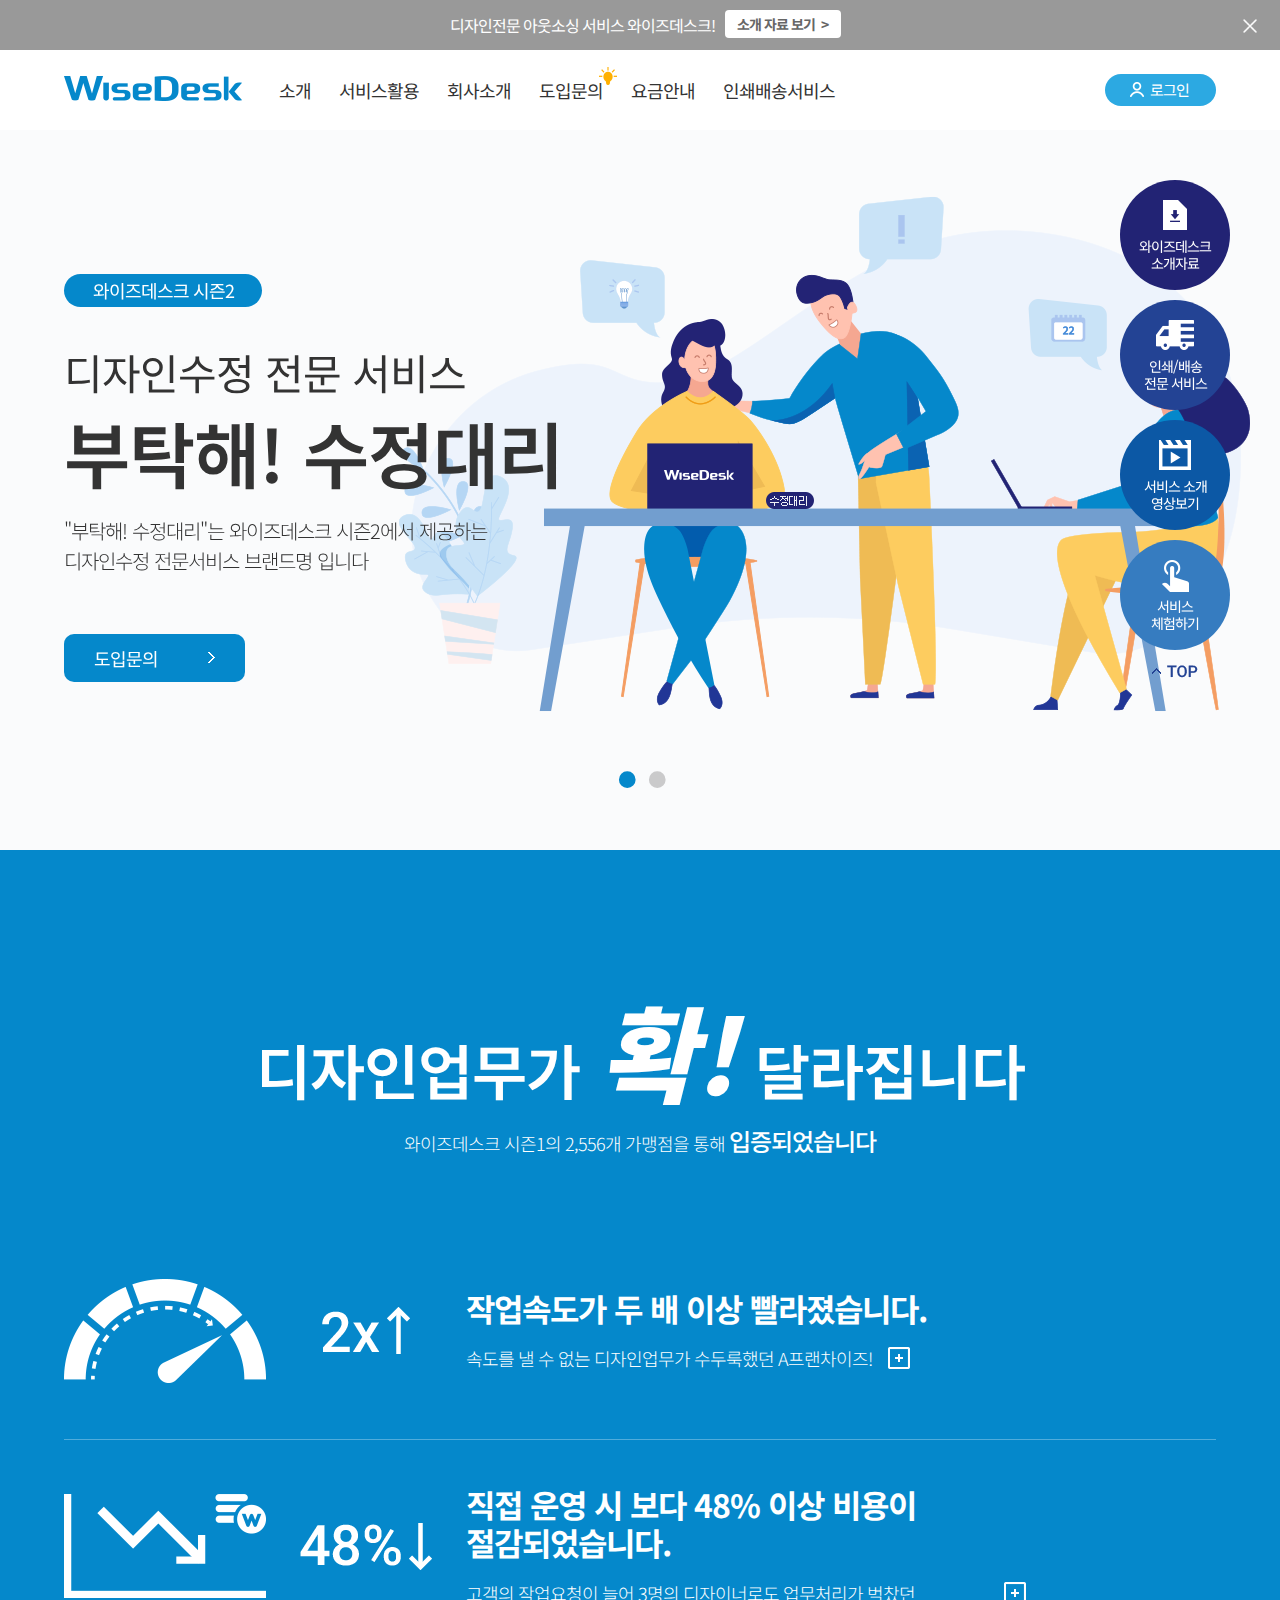
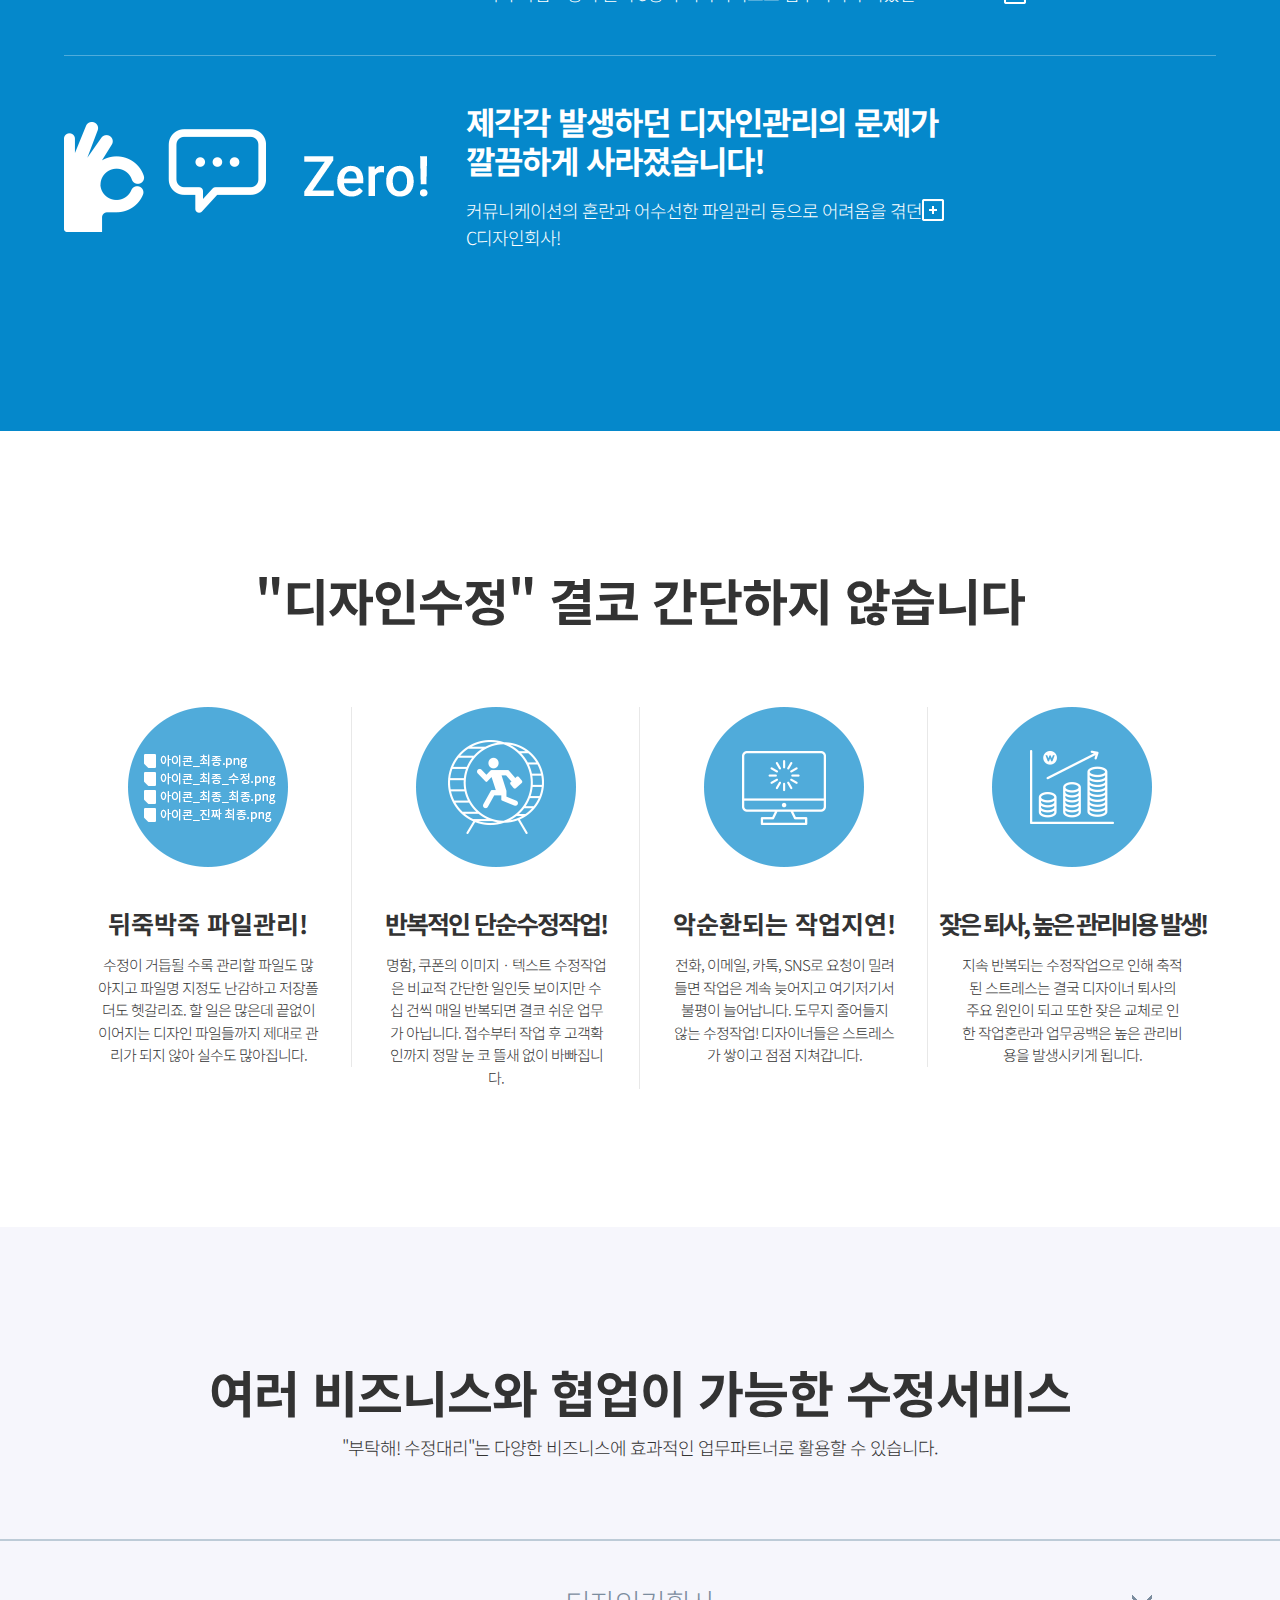
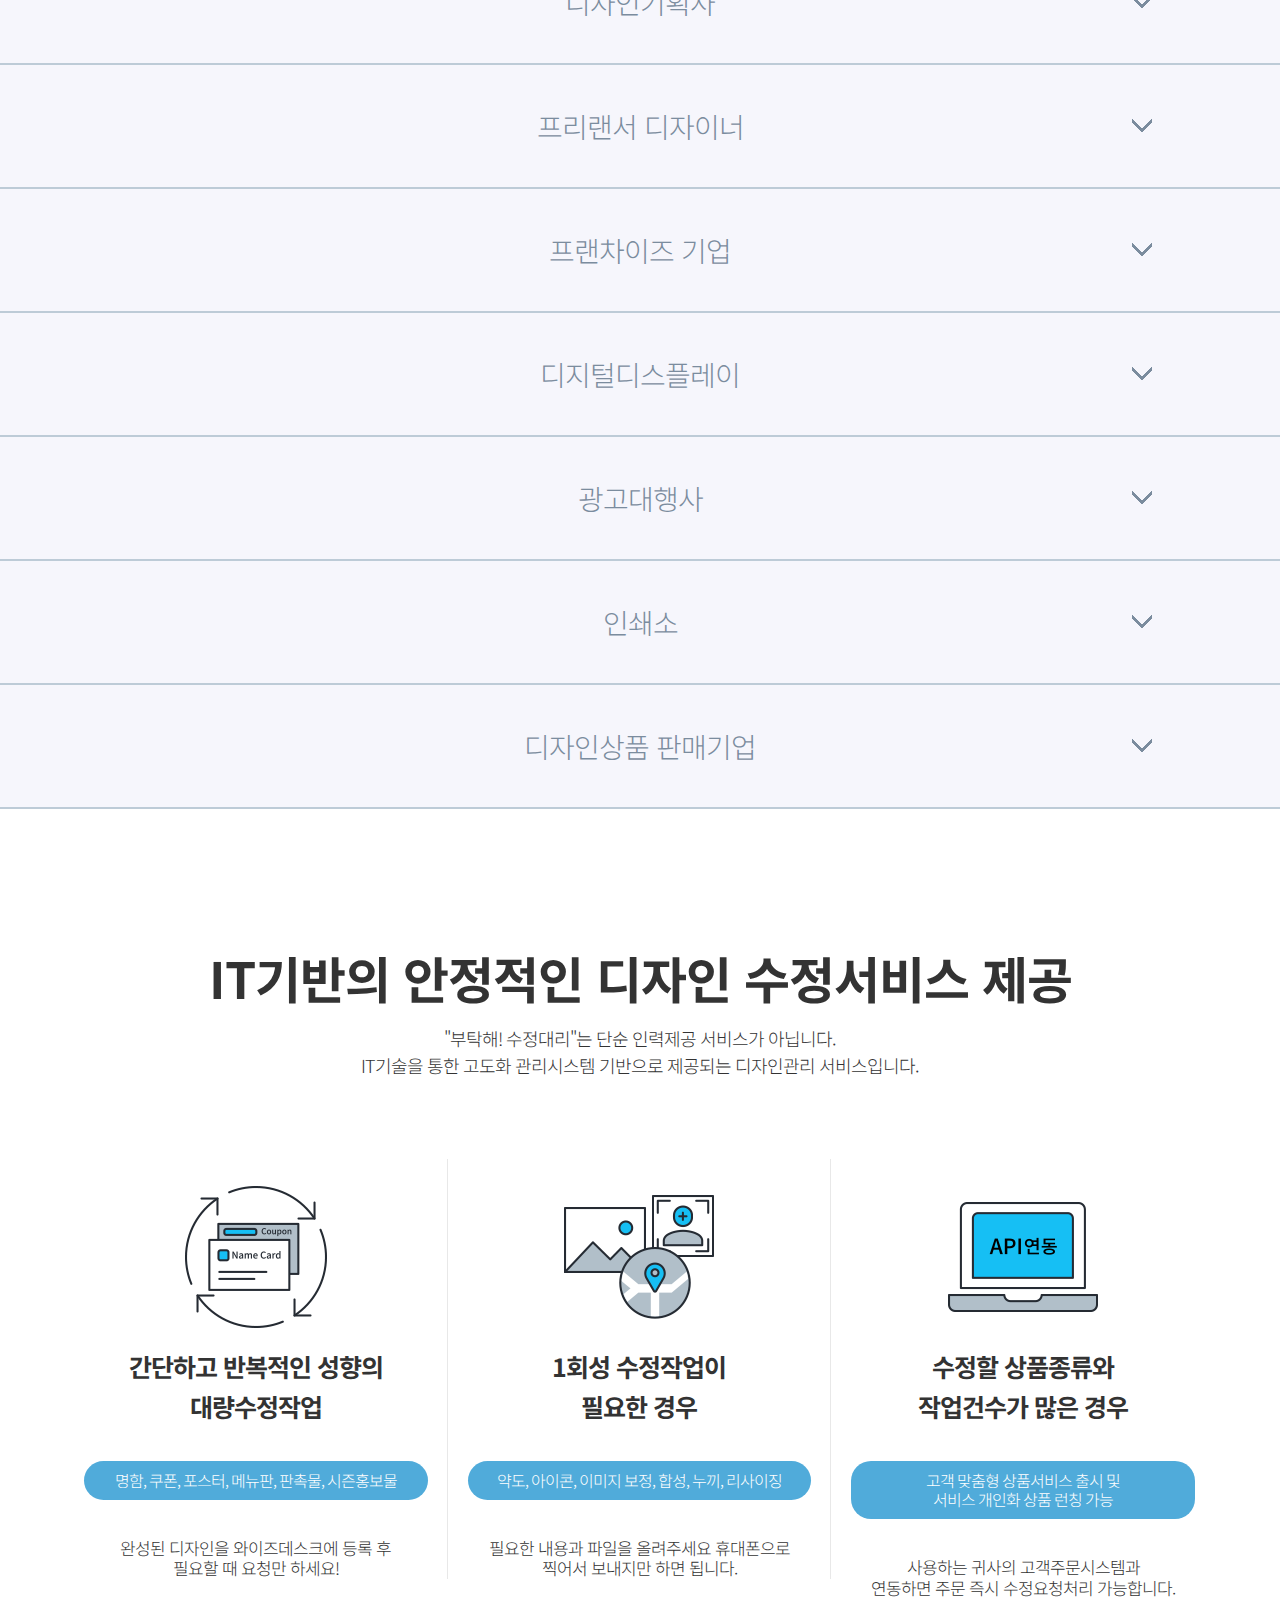
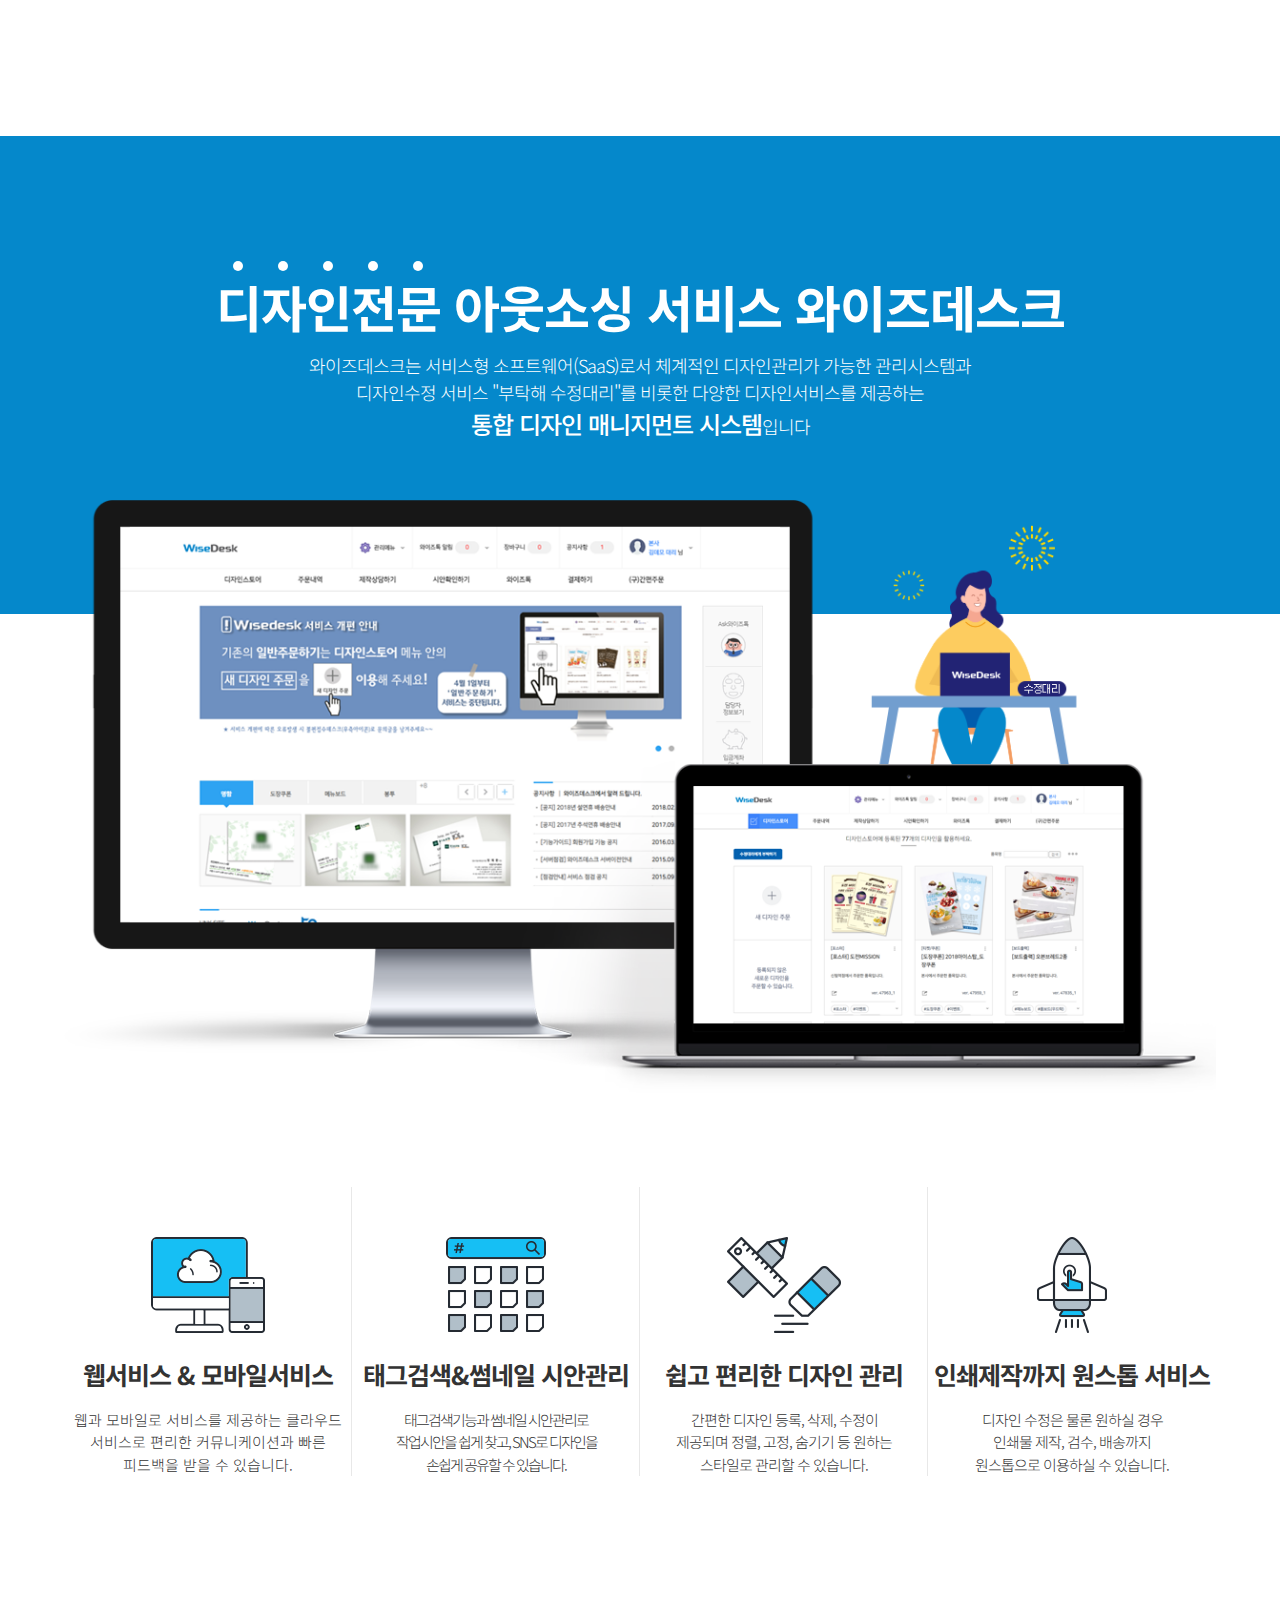
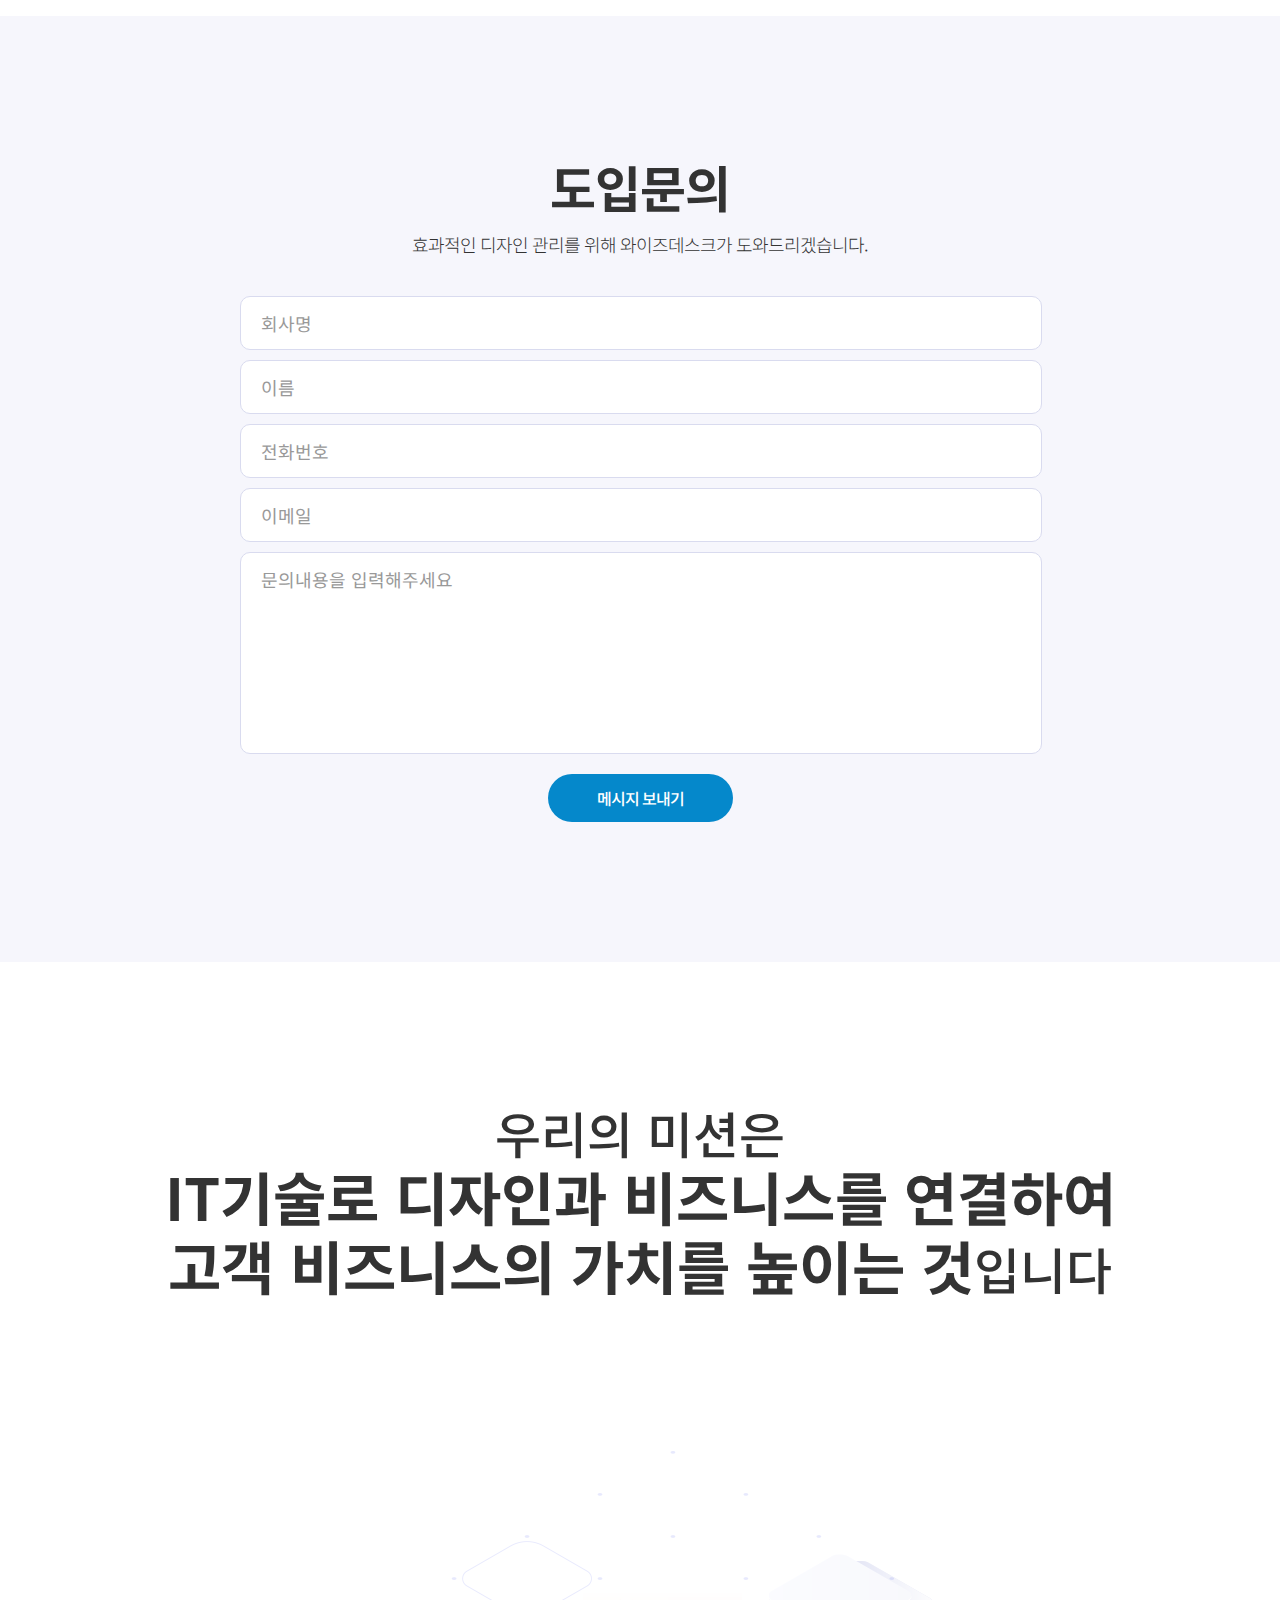
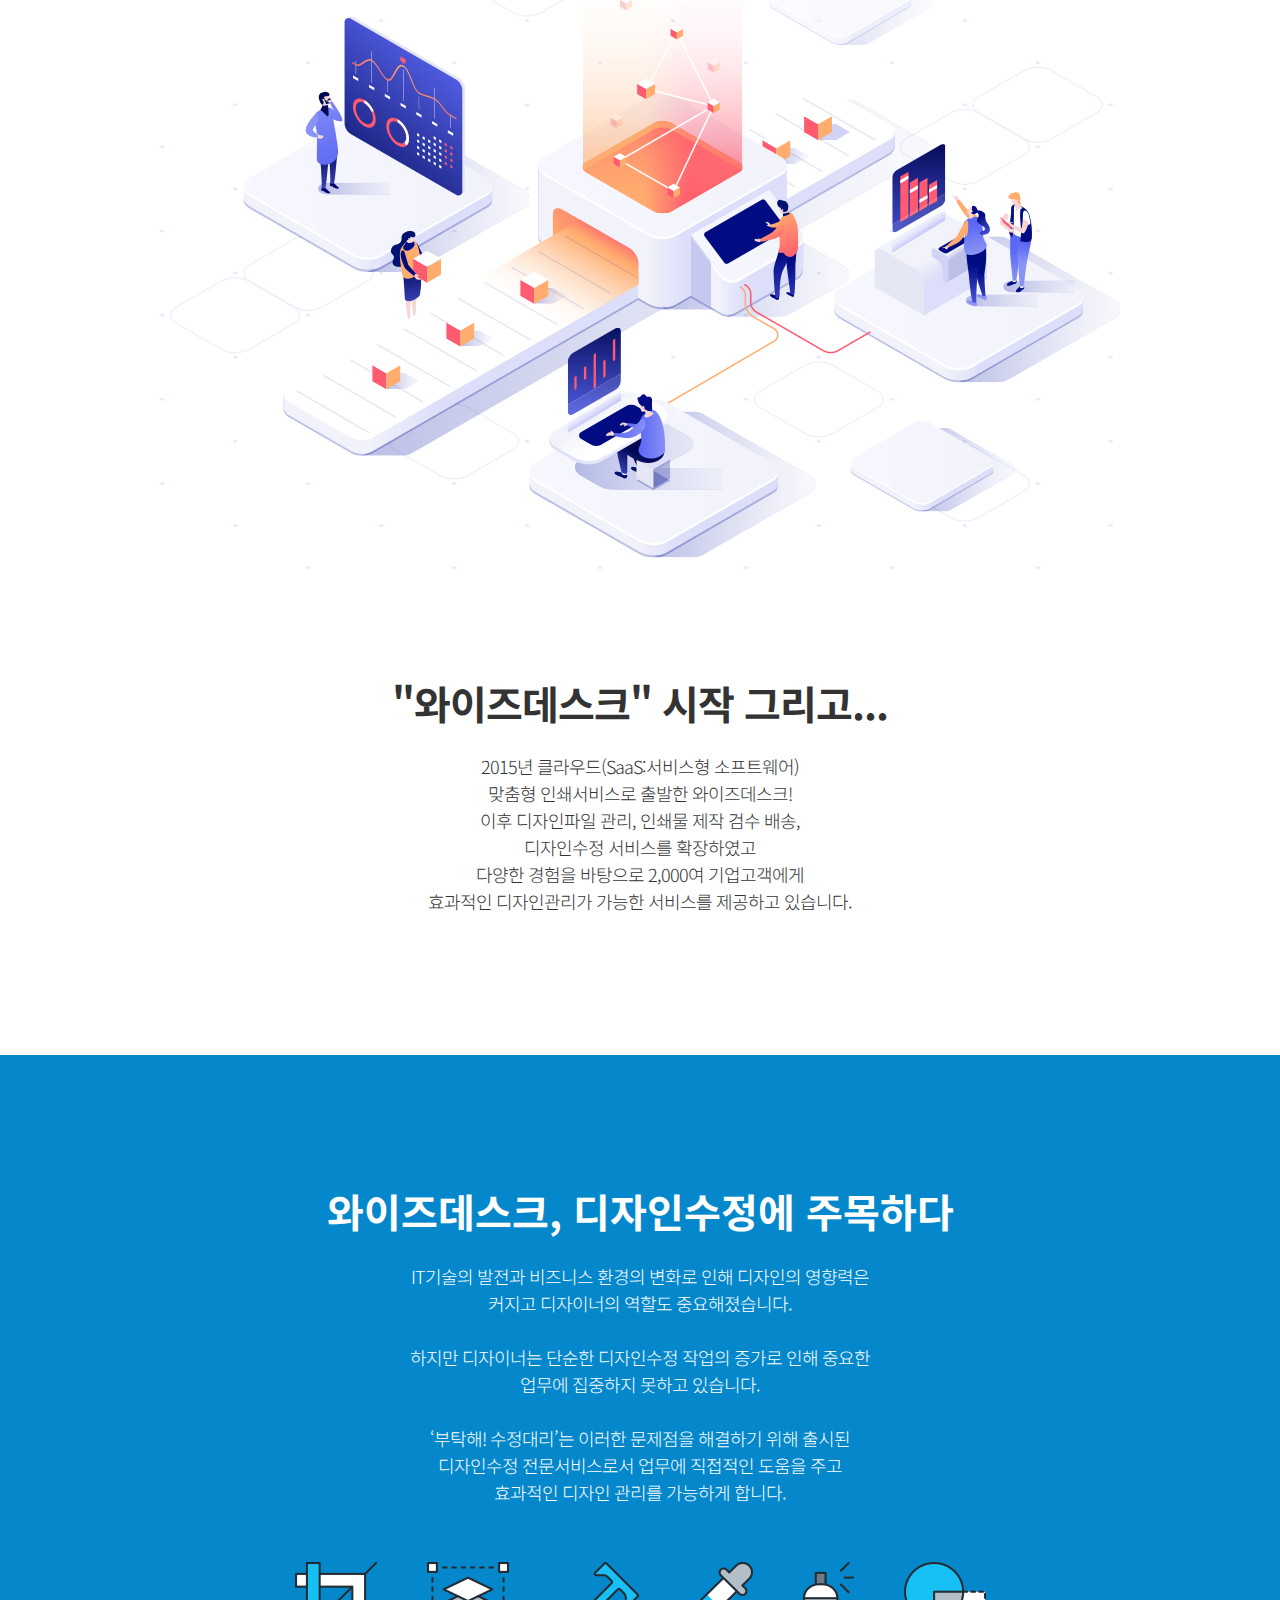
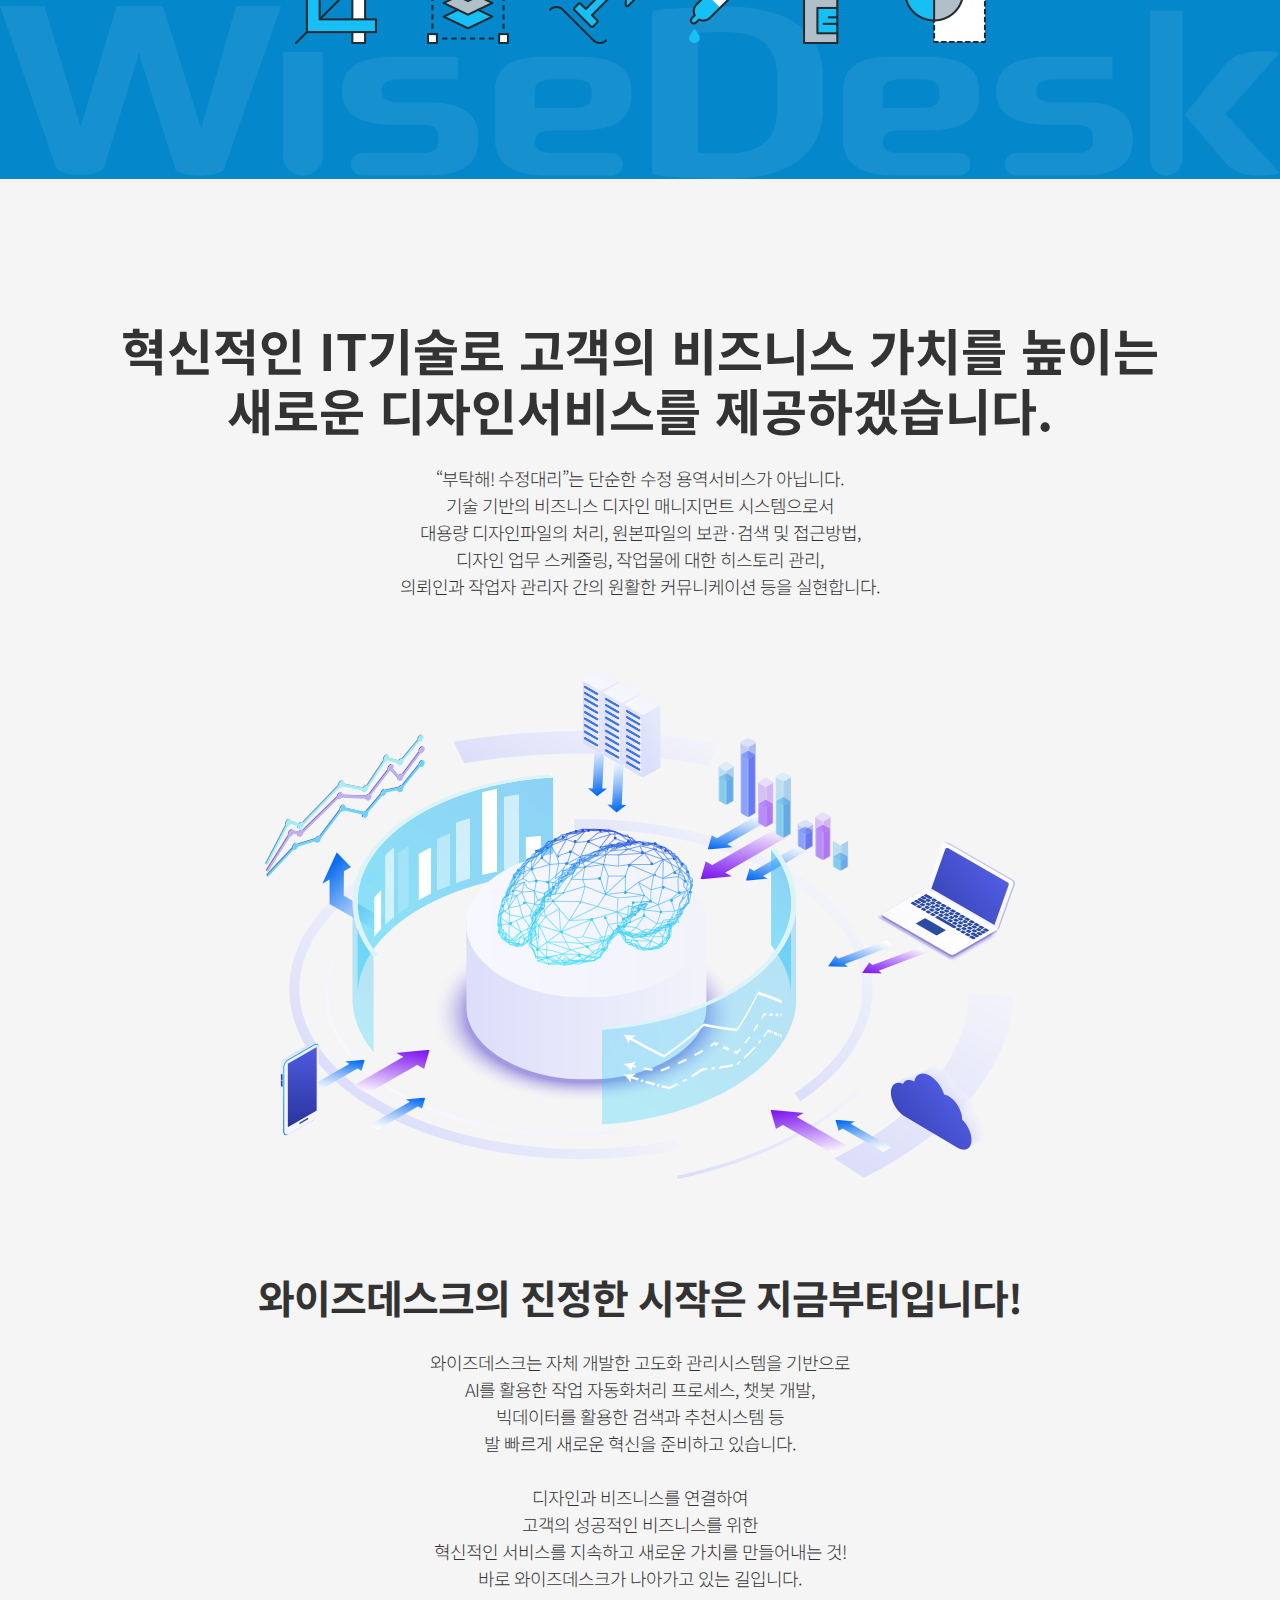
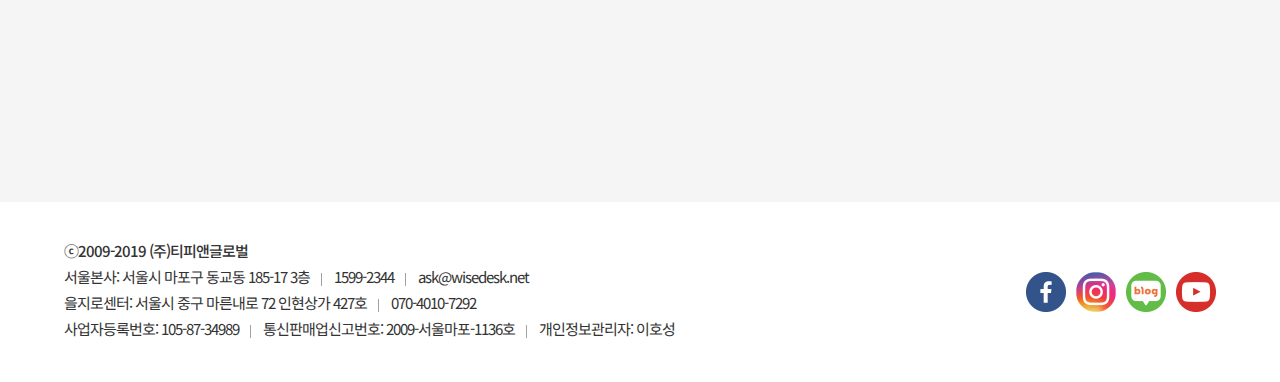
==== commit 808af7fb: "메인배너문구 수정외" ====
--- a/WebContent/index.html
+++ b/WebContent/index.html
@@ -4,7 +4,7 @@
 <meta charset="UTF-8">
 <meta http-equiv="X-UA-Compatible" content="IE=edge,chrome=1" />
 <meta name="viewport" content="width=device-width, initial-scale=1, user-scalable=no">
-<title>Wise Desk</title>
+<title>WiseDesk</title>
 
 <link rel="stylesheet" type="text/css" href="css/common.css"/>
 <link rel="stylesheet" type="text/css" href="css/style.css"/>
@@ -118,7 +118,7 @@
 <body>
 <div id="wrap" class="wrap">
 	<div class="shortcut">
-		<p><span>디자인 전문 아웃소싱 서비스 와이즈데스크</span><a href="#" onClick="location.href='index.html'">소개 자료 보기&nbsp;&nbsp;></a></p><span class="close"></span>
+		<p><span>디자인전문 아웃소싱 서비스 와이즈데스크!</span><a href="#" onClick="location.href='index.html'">소개 자료 보기&nbsp;&nbsp;></a></p><span class="close"></span>
 	</div>
 	<div id="menu">
 		<div class="inner_menu">
@@ -429,7 +429,7 @@
 		<div class="section section5" id="slide5">
 			<div class="content">
 				<h2 class="title">IT기반의 안정적인 디자인 수정서비스 제공</h2>
-				<span>"부탁해! 수정대리"는 단순 인력제공 서비스가 아닙니다.<br/>IT기술과 관리노하우를 집약한 고도화 관리시스템을 통해 안정적인 서비스가 제공됩니다.</span>
+				<span>"부탁해! 수정대리"는 단순 인력제공 서비스가 아닙니다.<br/>IT기술을 통한 고도화 관리시스템 기반으로 제공되는 디자인관리 서비스입니다.</span>
 				<div>
 					<div class="cont cont1">
 						<p class="img"><img src="img/ico_5-1.png"></p>
@@ -500,7 +500,7 @@
 		<!-- //section7 -->
 		<div class="section section8" id="slide8">
 			<div class="content">
-				<h2 class="title">우리의 미션은<br/><strong>IT기술을 통해 디자인과 비즈니스를 연결하여<br/>고객 비즈니스의 가치를 높이는 것</strong>입니다</h2>
+				<h2 class="title">우리의 미션은<br/><strong>IT기술로 디자인과 비즈니스를 연결하여<br/>고객 비즈니스의 가치를 높이는 것</strong>입니다</h2>
 				<img src="img/ico_8.png">
 				<p>"와이즈데스크" 시작 그리고...</p>
 				<span>2015년 클라우드(SaaS:서비스형 소프트웨어)<br/>
--- a/WebContent/css/style.css
+++ b/WebContent/css/style.css
@@ -63,8 +63,8 @@
 #slide1 .slick_wrap div.text_box ul li a{width:181px;height:48px;display:block;border-radius:10px;color:#fff;line-height:48px;padding-left:30px;box-sizing:border-box;}
 #slide1 .slick_wrap div.text_box ul li a.ask{background:#0588cb url(../img/r_arrow_w.png) no-repeat 144px 50%;}
 #slide1 .slick_wrap div.text_box ul li a.join{background:#1d8db6 url(../img/r_arrow_w.png) no-repeat 144px 50%;}
-#slide1 h2.title{font-size:48px;font-weight:500;}
-#slide1 h2.title span{display:block;font-size:28px;margin-bottom:12px;font-weight:400;}
+#slide1 h2.title{font-size:72px;font-weight:600;}
+#slide1 h2.title span{display:block;font-size:42px;margin-bottom:12px;font-weight:400;}
 #slide1 .b_tit{font-size:20px;font-weight:300;margin-top:20px;display:block;margin-bottom:58px;line-height:1.5;}
 #slide1 .slick_sl1,#slide1 .slick_sl2{position:relative;height:720px;}
 #slide1 .slick_sl1:after{display:block;content:"";position:absolute;background:url(../img/main_1.png) no-repeat 0 0;width:851px;height:516px;top:66px;right:18%;z-index:-1;}
@@ -139,8 +139,8 @@
 /* slide2 */
 #slide2{background:#0588cb;color:#fff;}
 #slide2 .content{width:1240px;margin:0 auto;padding-top:138px;padding-bottom:130px;}
-#slide2 .content h2.title{font-size:50px;font-weight:700;color:#fff;text-align:center;}
-#slide2 .content h2.title strong{font-size:64px;padding:0 14px;}
+#slide2 .content h2.title{font-size:60px;font-weight:600;color:#fff;text-align:center;}
+#slide2 .content h2.title strong{font-size:104px;padding:0 20px; font-style: italic;}
 #slide2 .content > span{display:block;font-size:18px;font-weight:300;text-align:center;margin-top:10px;line-height:1.5;}
 #slide2 .content > span strong{font-size:24px;font-weight:500;}
 #slide2 .content .cont_wrap{margin-top:74px;}
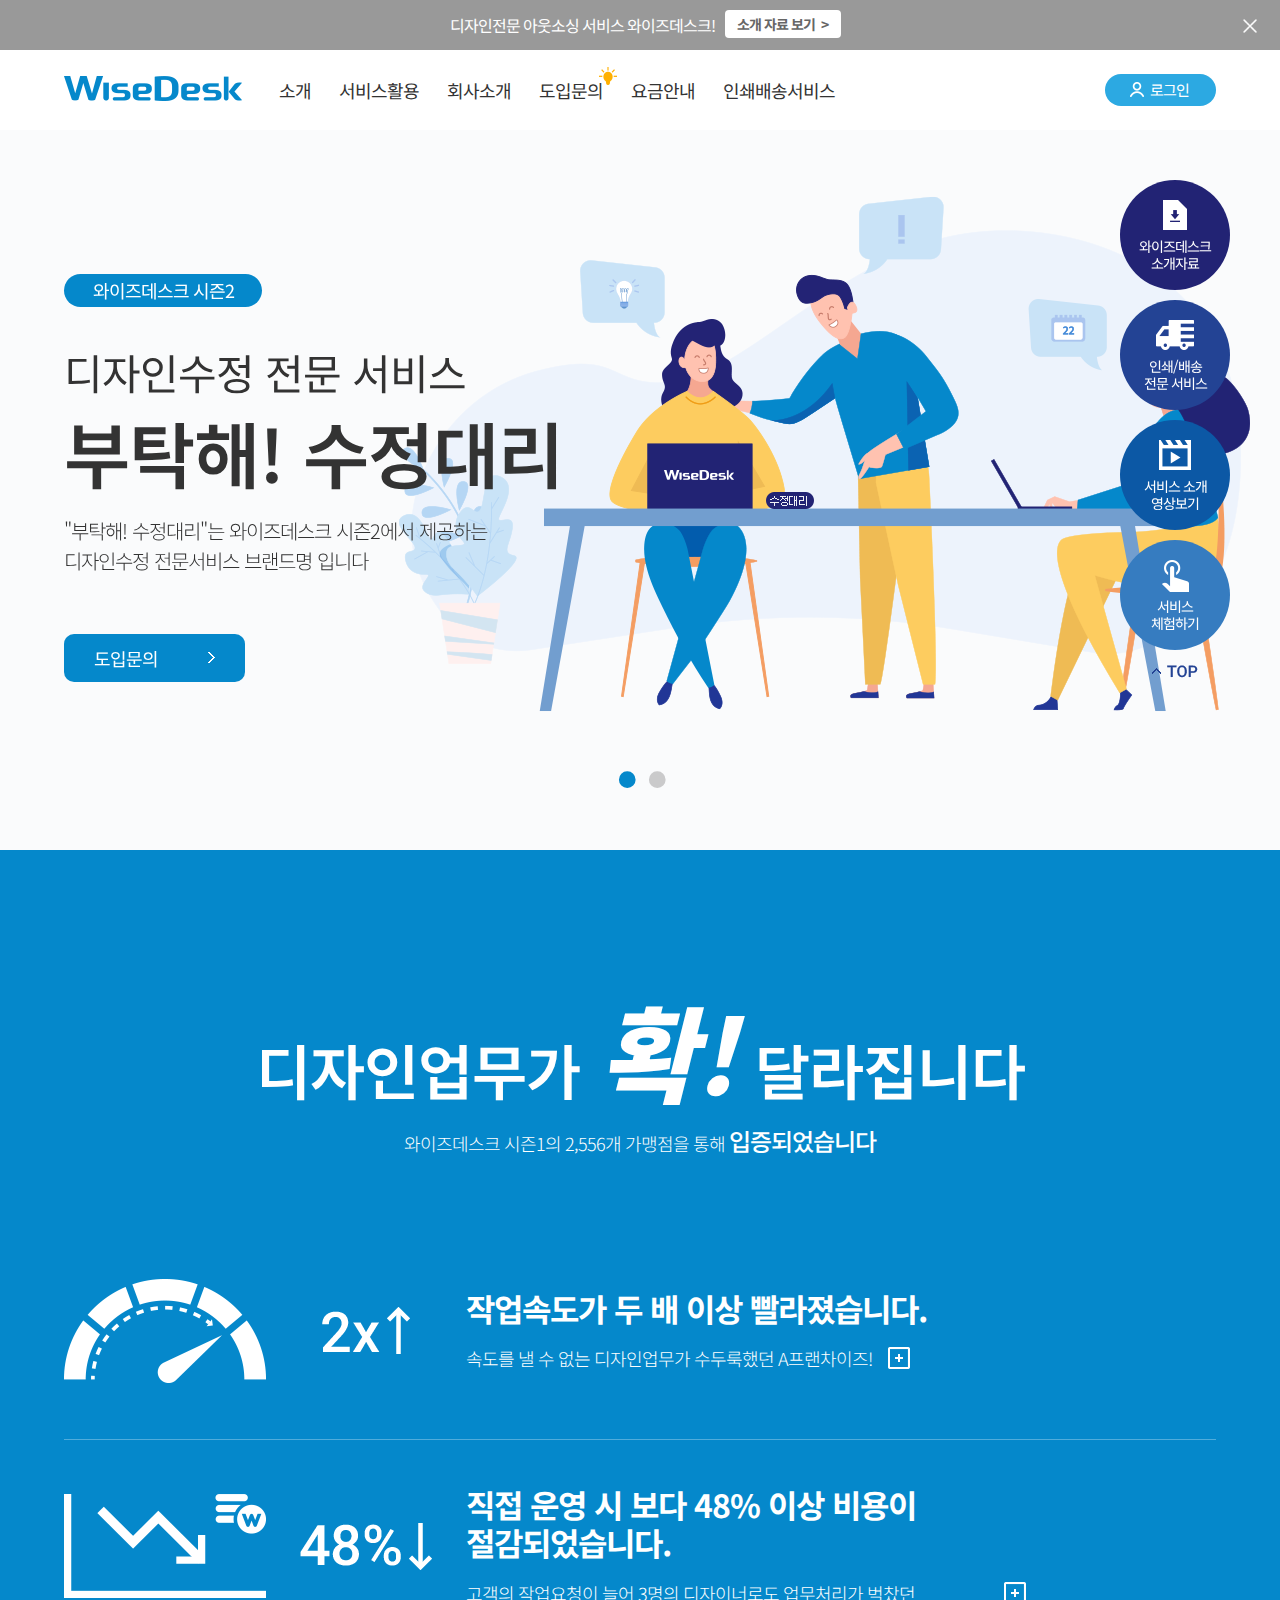
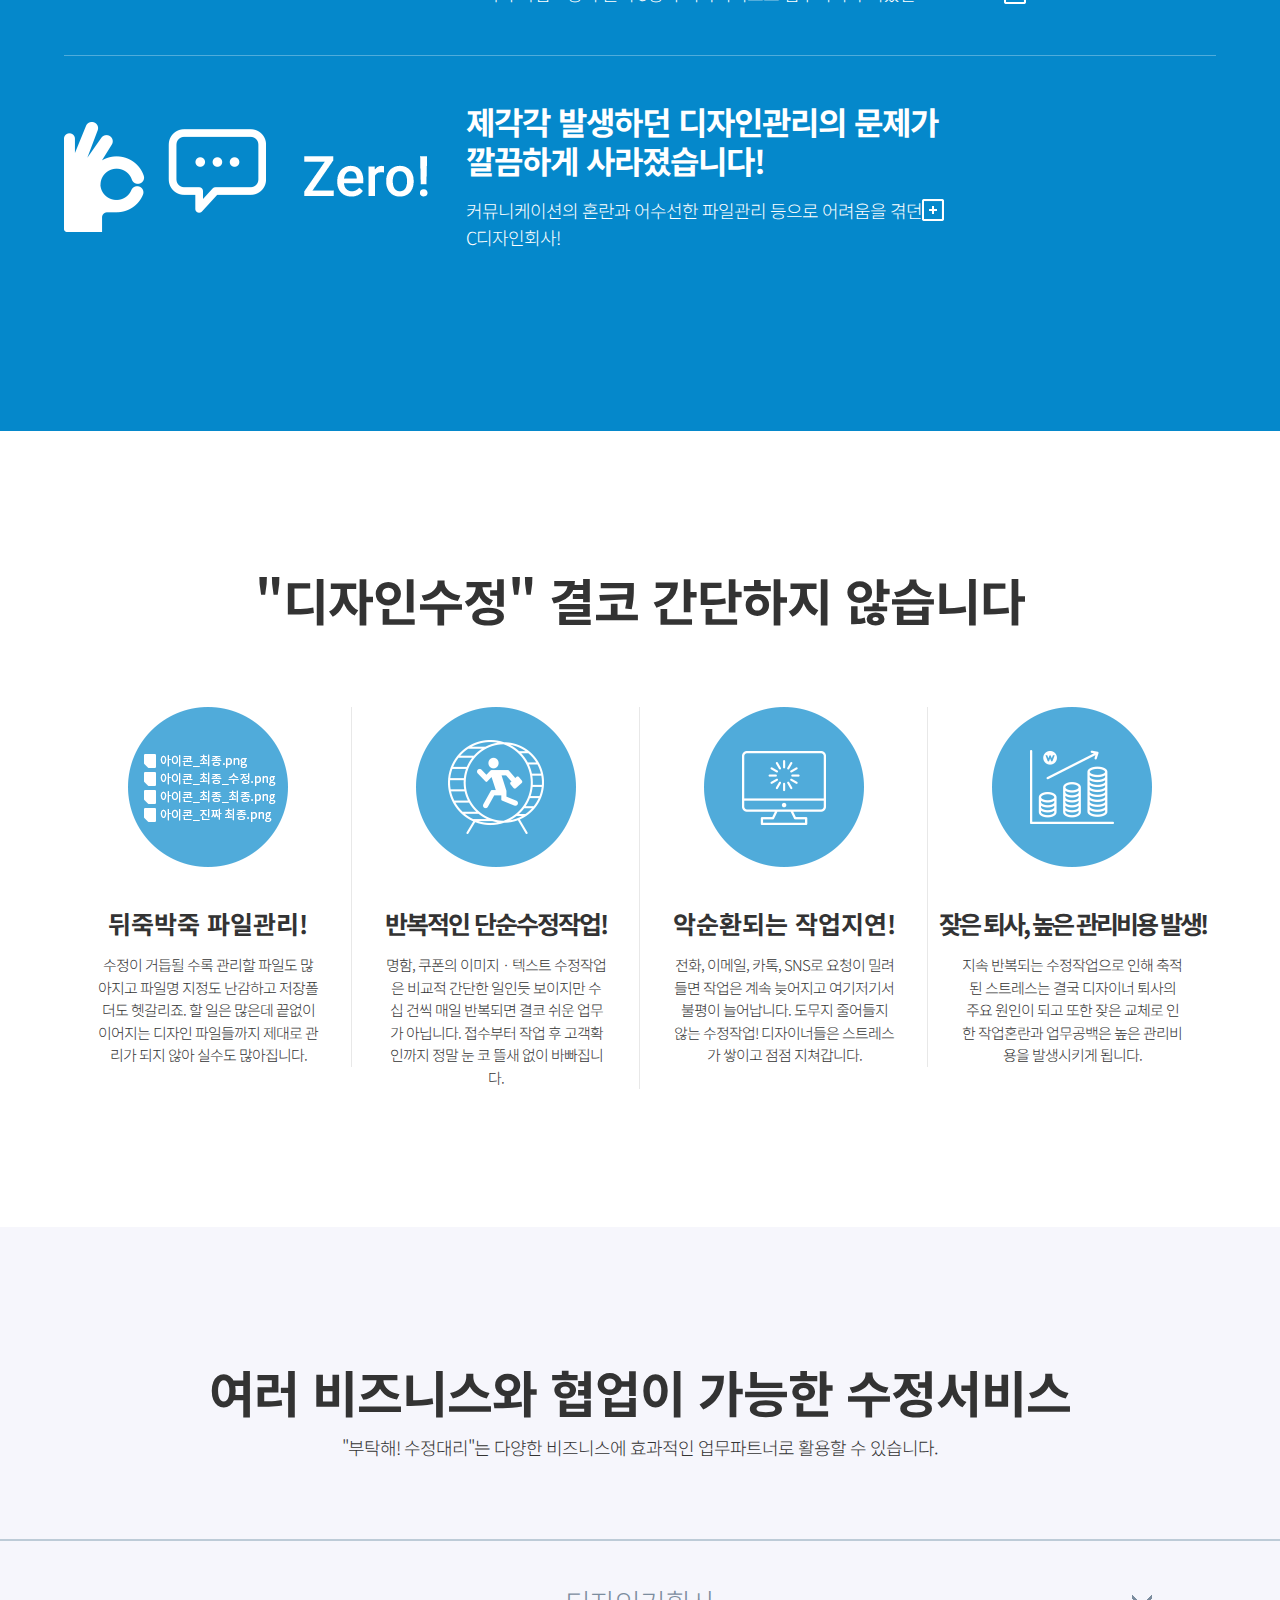
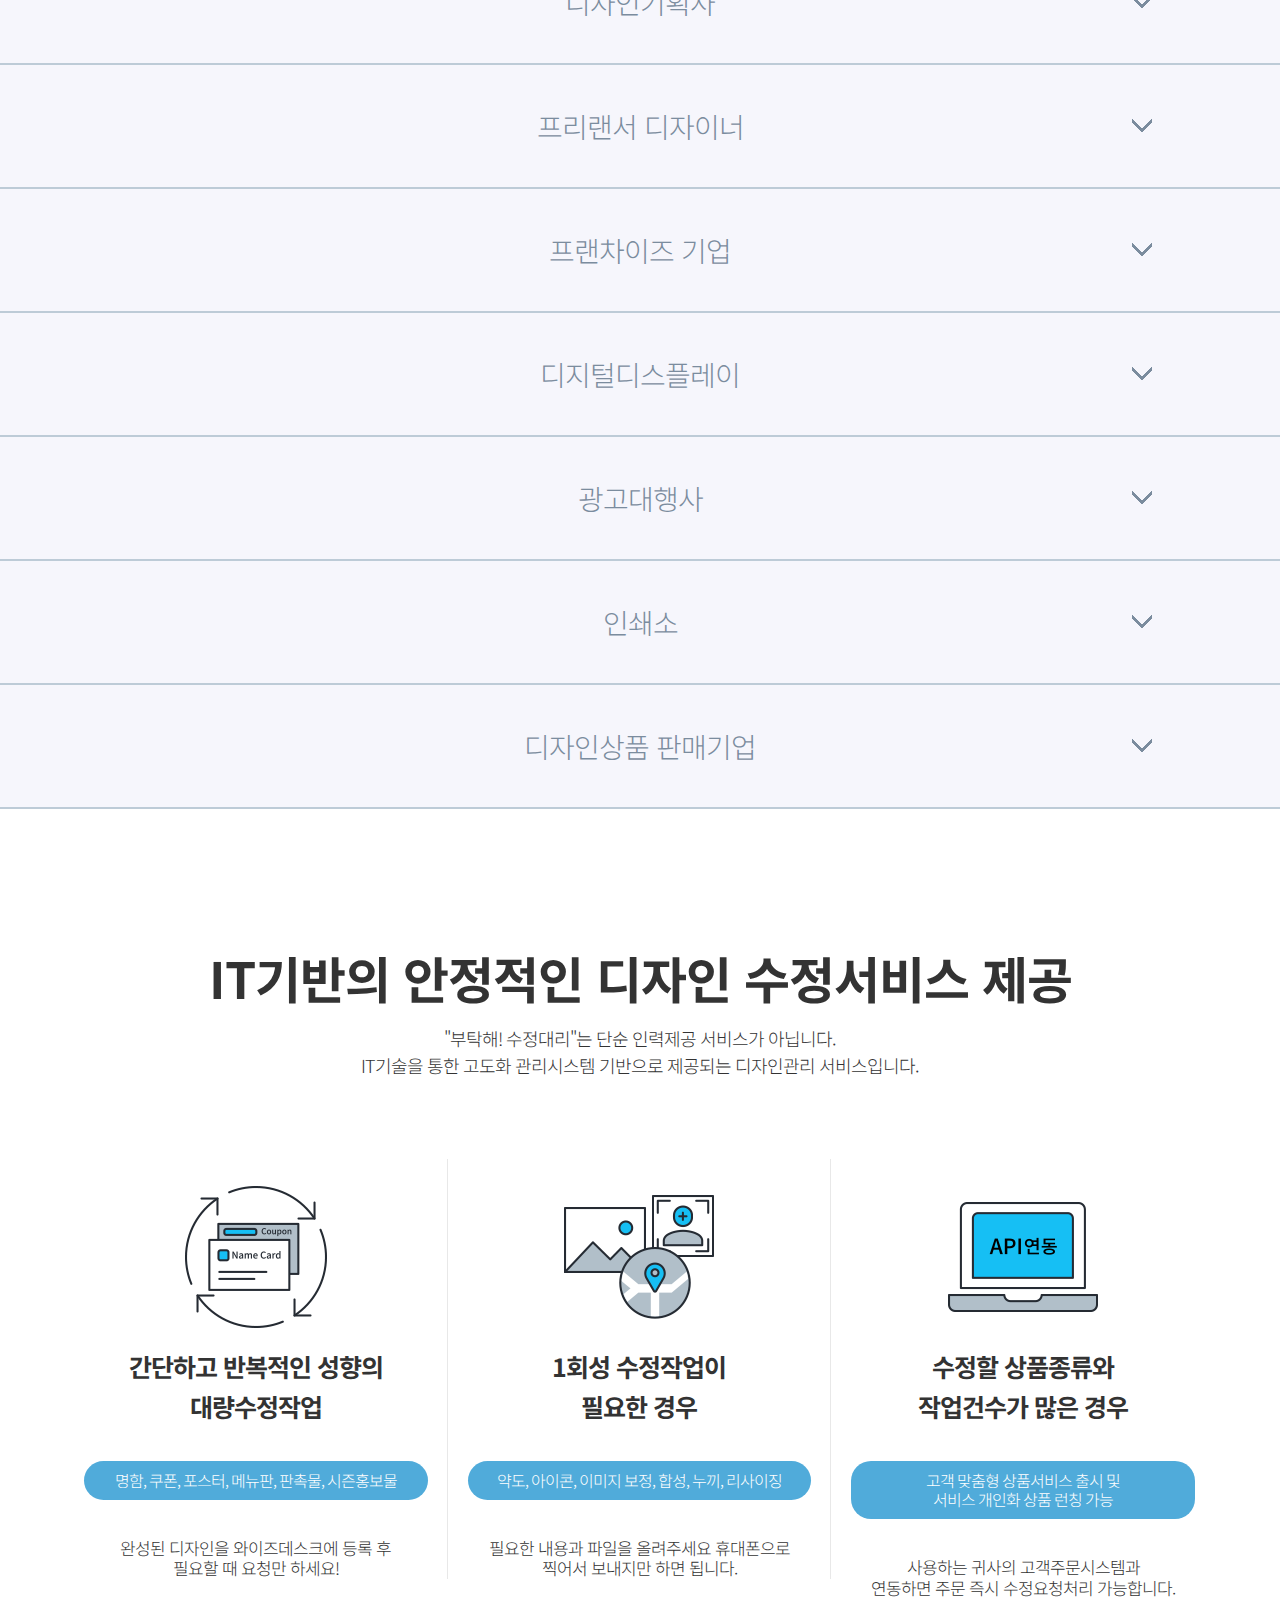
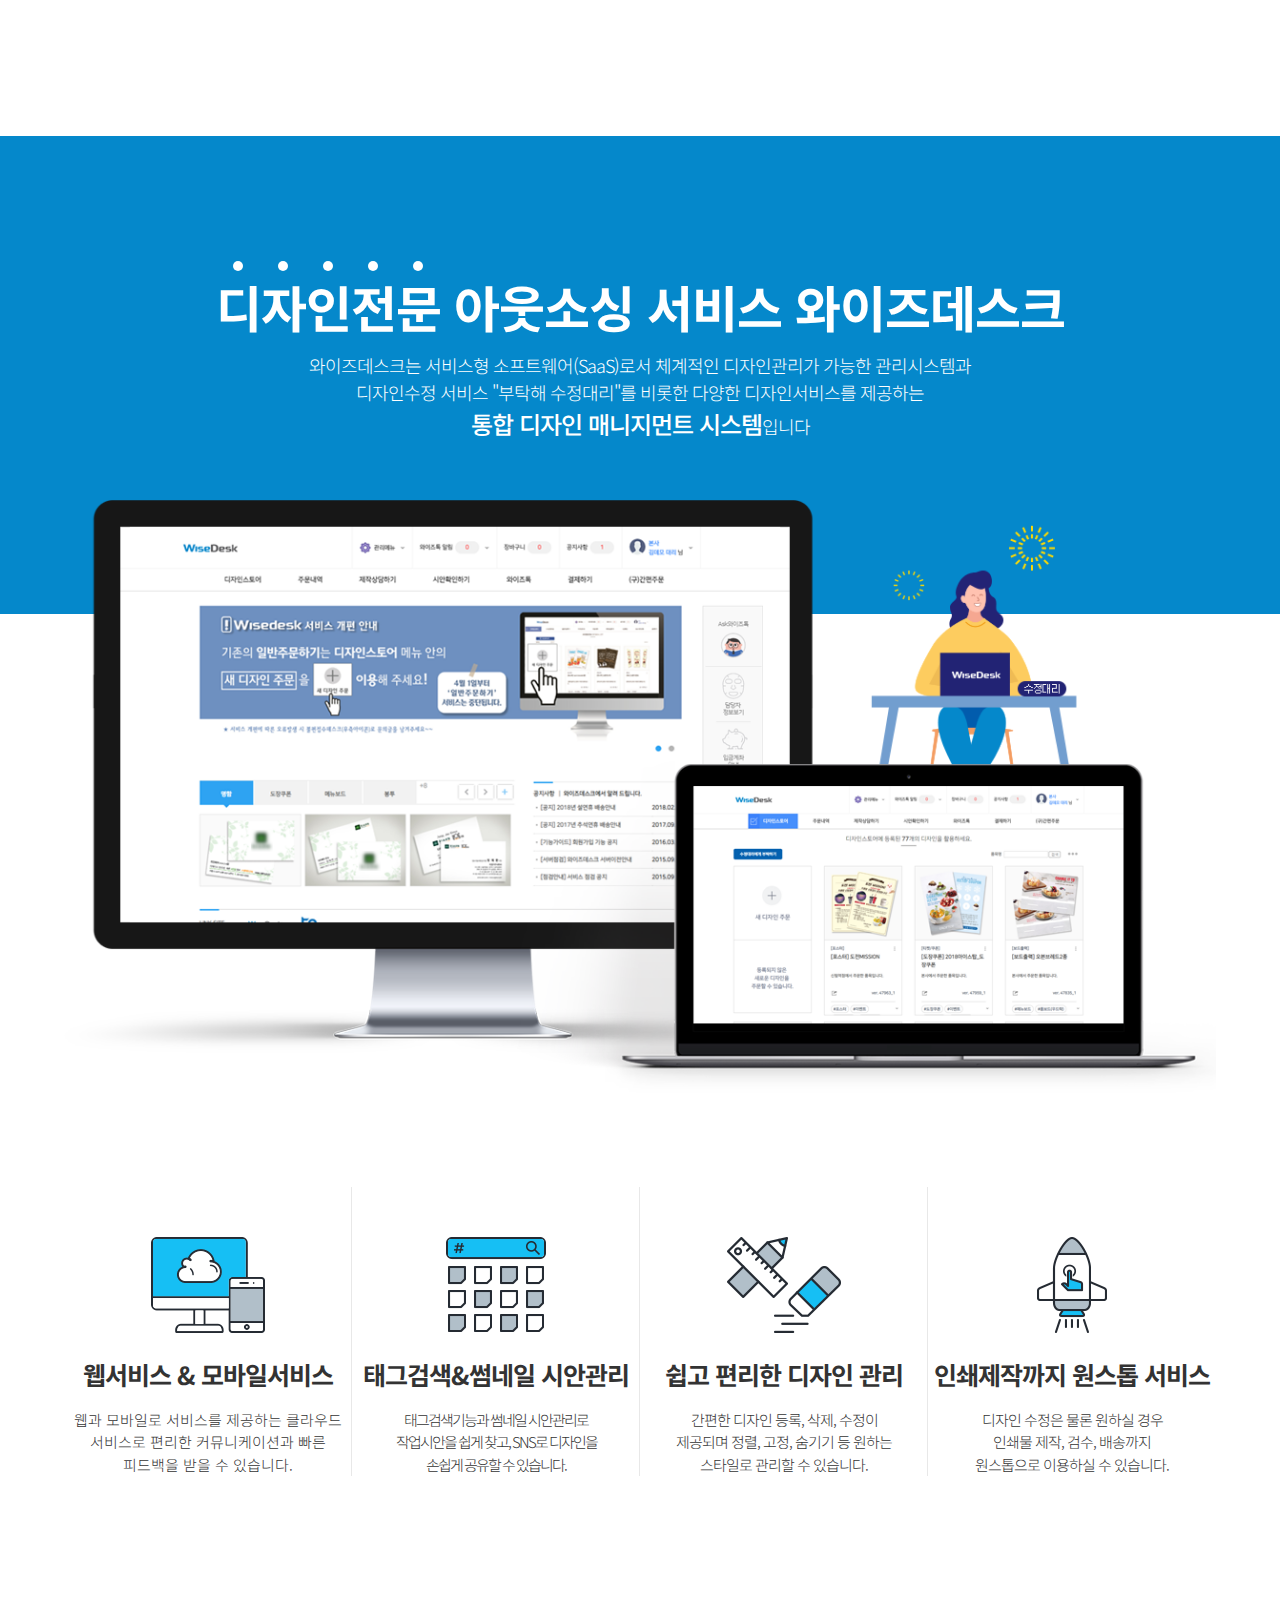
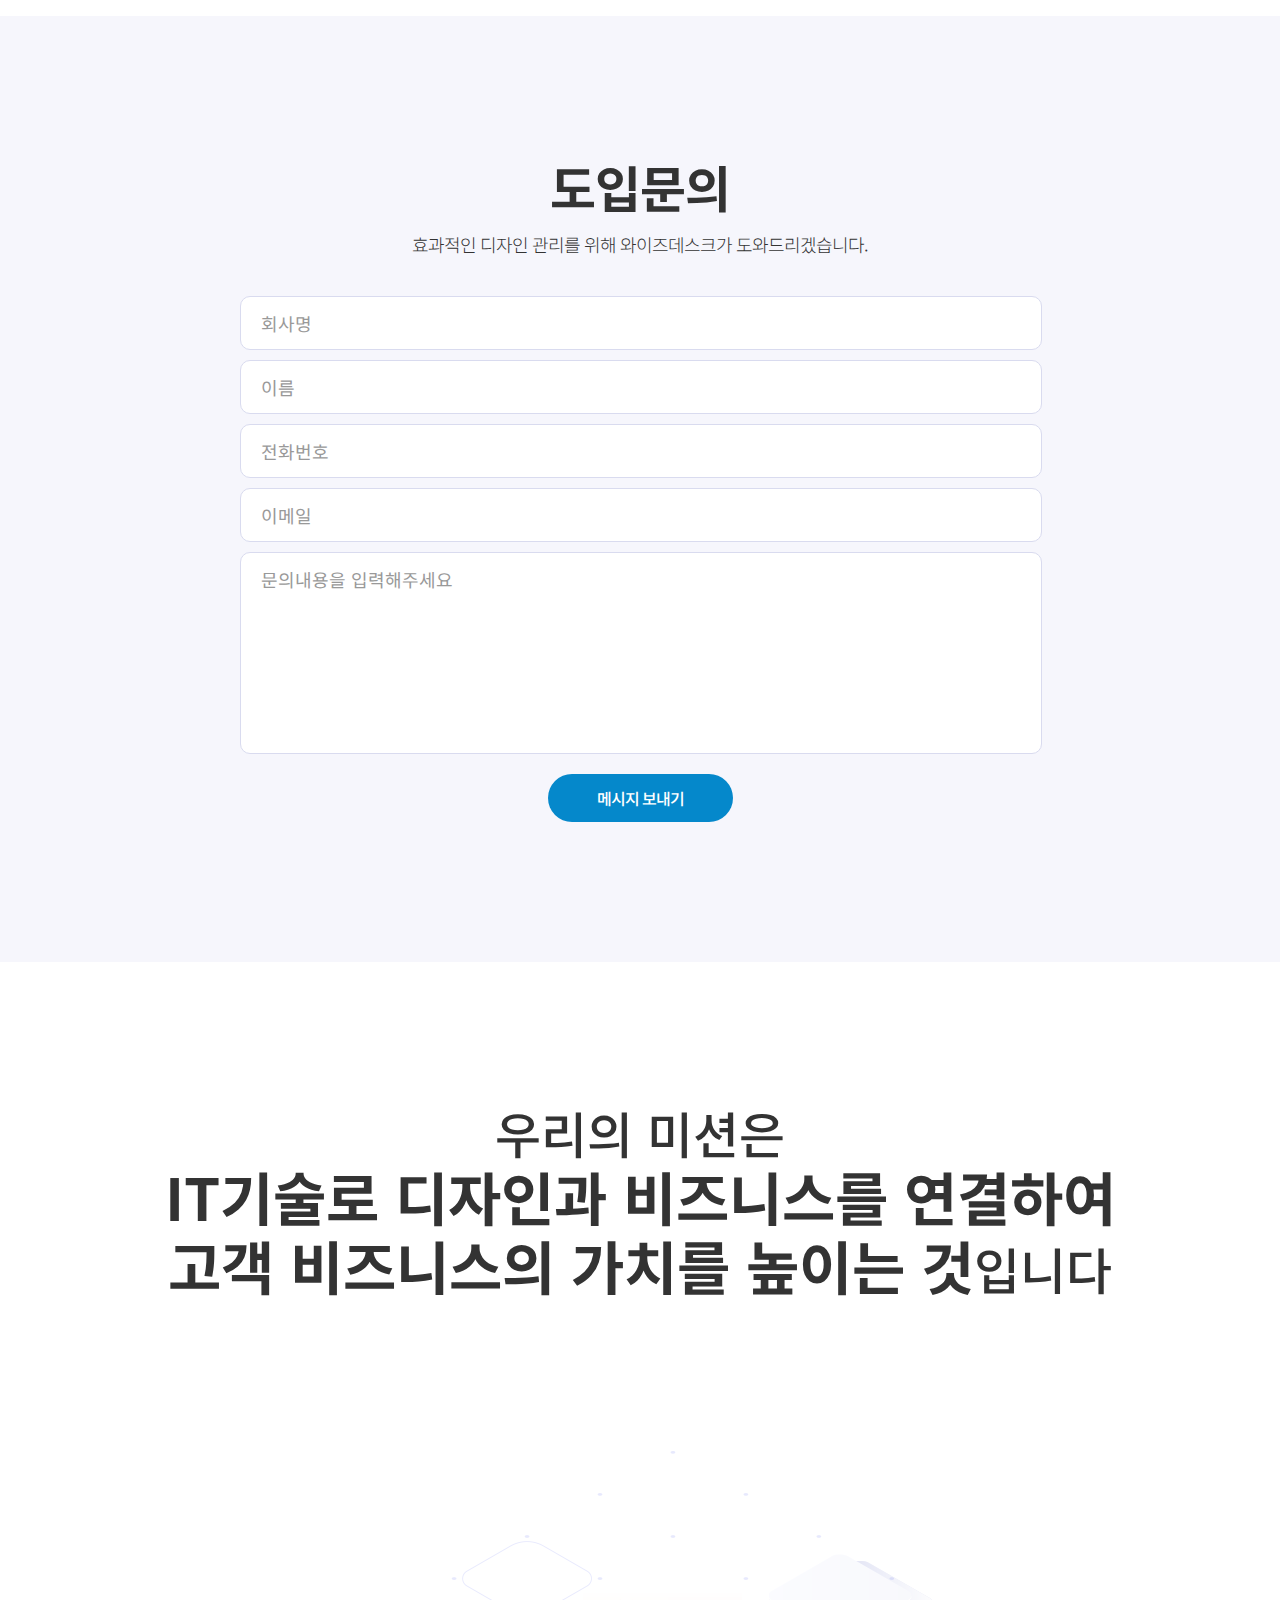
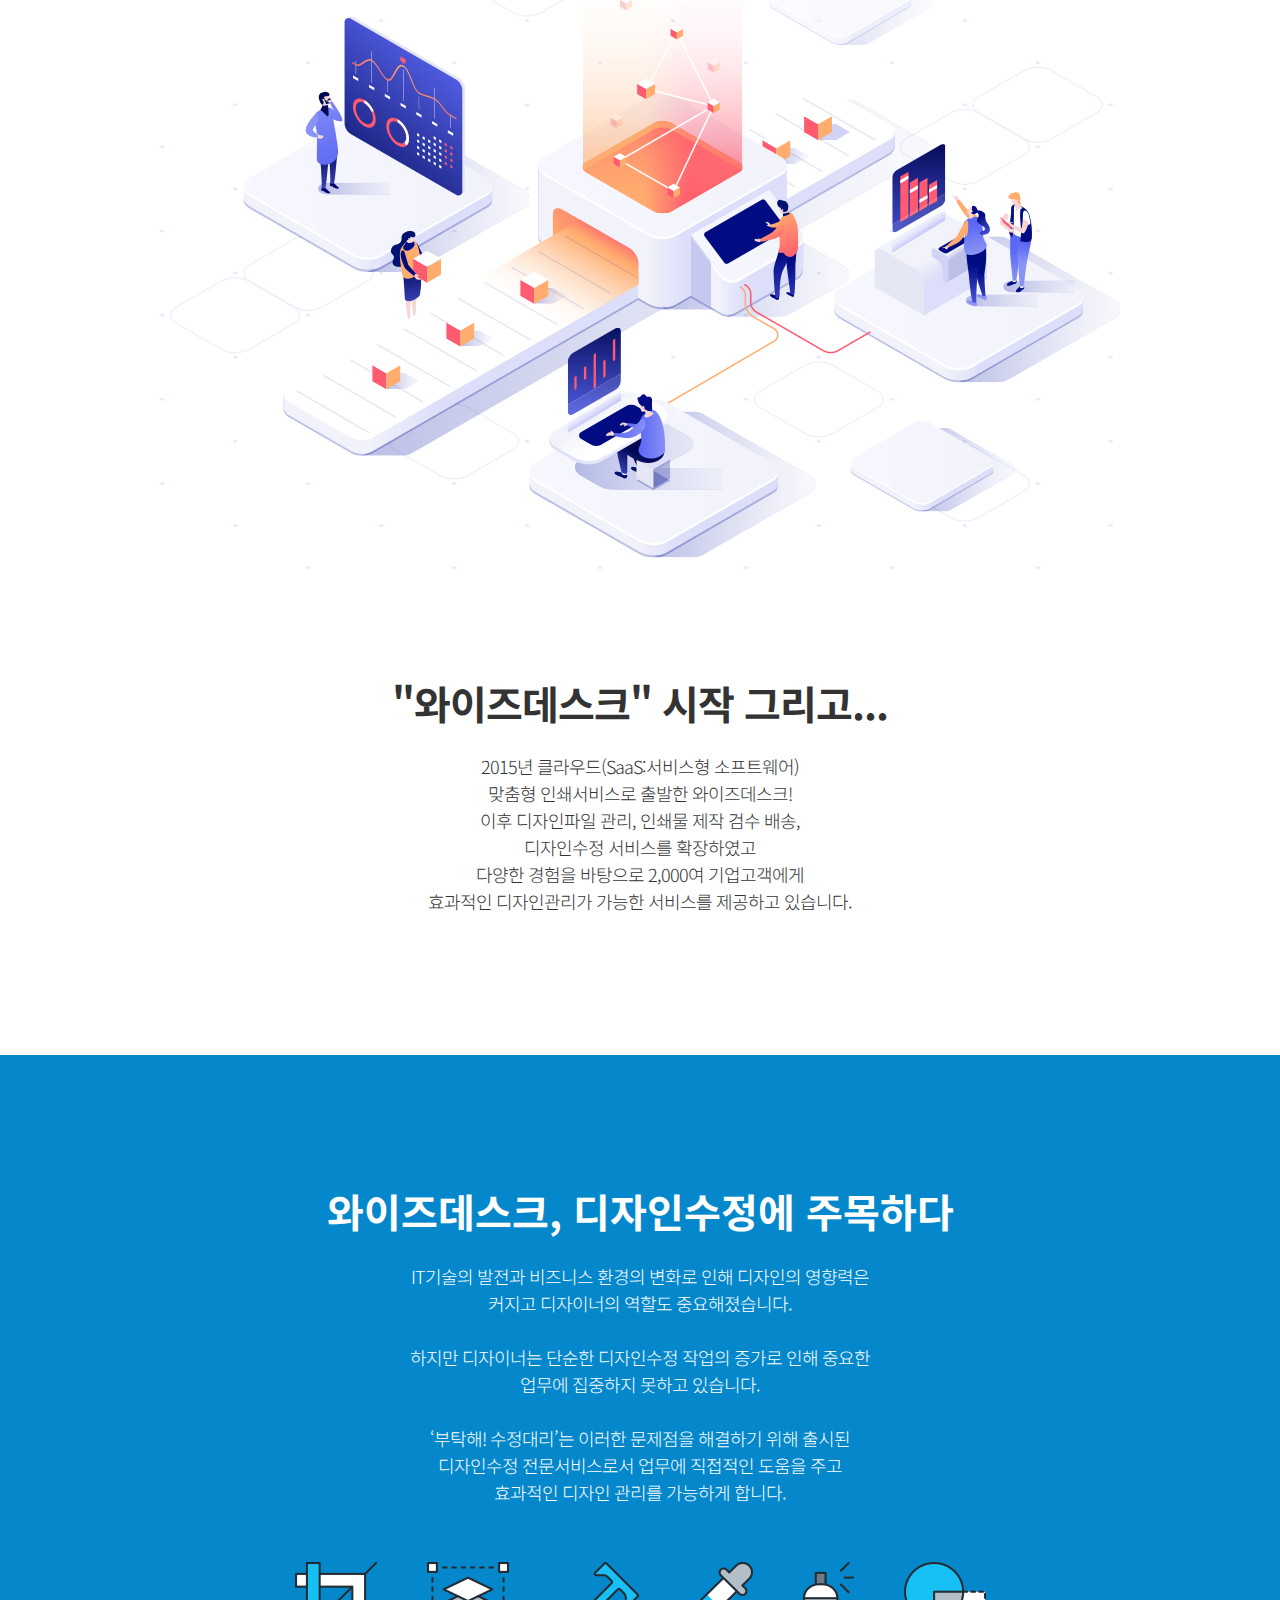
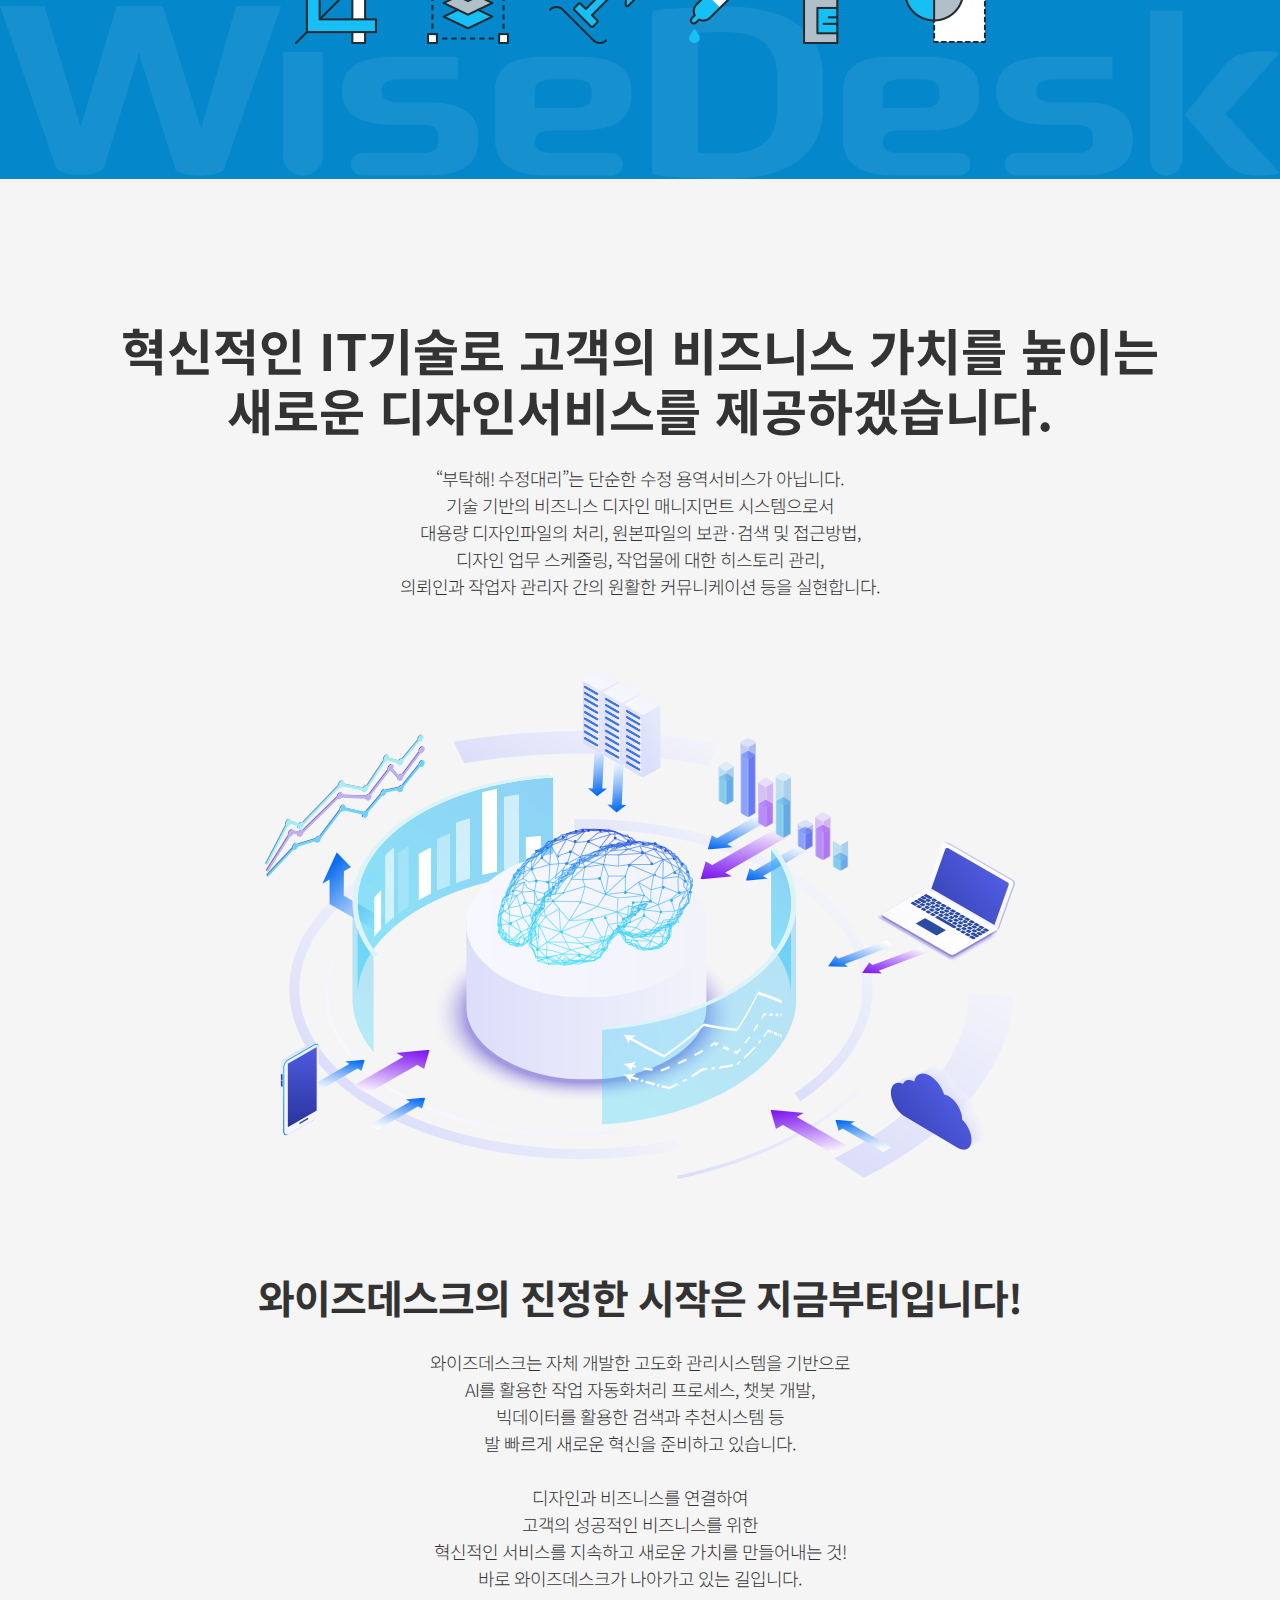
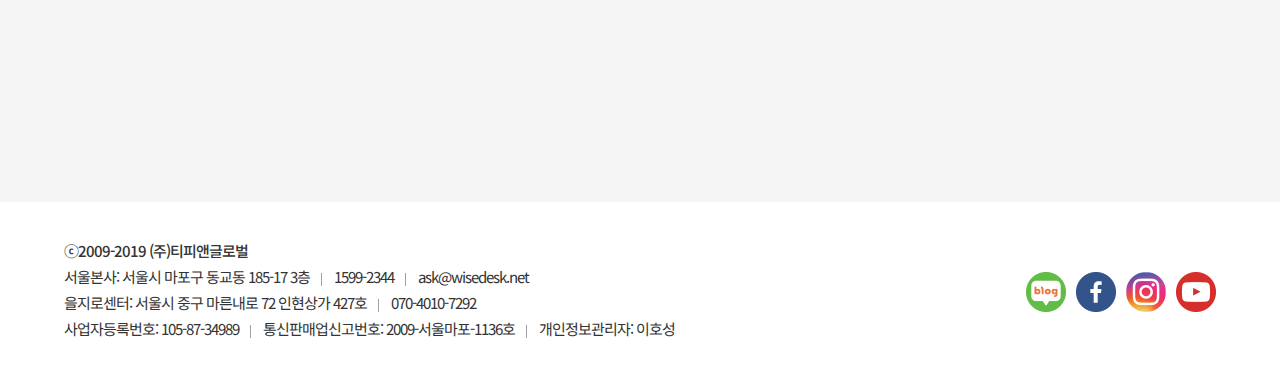
==== commit 83d3a1a8: "부탁해! 수정대리 랜딩페이지" ====
--- a/WebContent/index.html
+++ b/WebContent/index.html
@@ -18,13 +18,13 @@
 
 $(document).ready(function(){
 	window.onload = function(){
-		setTimeout(function(){
-			scrollTo(0,0);
-		},100);
+		//setTimeout(function(){
+		//	scrollTo(0,0);
+		//},100);
 	}
-	$( "a" ).click(function( event ) {
-		event.preventDefault();
-		});
+	//$( "a" ).click(function( event ) {
+	//	event.preventDefault();
+	//	});
 	$('.m-menu-icon').click(function() {
 		$('.m_menu_in').toggleClass('show');
 		$('.m-menu-icon').toggleClass('active');
@@ -118,18 +118,18 @@
 <body>
 <div id="wrap" class="wrap">
 	<div class="shortcut">
-		<p><span>디자인전문 아웃소싱 서비스 와이즈데스크!</span><a href="#" onClick="location.href='index.html'">소개 자료 보기&nbsp;&nbsp;></a></p><span class="close"></span>
+		<p><span>디자인전문 아웃소싱 서비스 와이즈데스크!</span><a href="190905_와이즈데스크S2_특징_v1.0.pdf" target="wnd_service">소개 자료 보기&nbsp;&nbsp;></a></p><span class="close"></span>
 	</div>
 	<div id="menu">
 		<div class="inner_menu">
-			<a href="#" class="logo" onClick="window.location.reload(true);"><img src="img/logo.png" alt="와이즈데스크 로고" /></a>
+			<a href="index.html" class="logo" onClick="window.location.reload(true);"><img src="img/logo.png" alt="와이즈데스크 로고" /></a>
 			<ul>
-				<li><a href="#" class="intro">소개</a></li>
-				<li><a href="#slide4" class="scrollClick">서비스활용</a></li>
-				<li><a href="#slide8" class="scrollClick">회사소개</a></li>
-				<li><a href="#slide7" class="scrollClick">도입문의</a></li>
-				<li><a href="#" onClick="location.href='sub_price.html'">요금안내</a></li>
-				<li><a href="#" onClick="location.href='sub_print.html'">인쇄배송서비스</a></li>
+				<li><a href="index.html" class="intro">소개</a></li>
+				<li><a href="index.html#slide4" class="scrollClick">서비스활용</a></li>
+				<li><a href="index.html#slide8" class="scrollClick">회사소개</a></li>
+				<li><a href="index.html#slide7" class="scrollClick">도입문의</a></li>
+				<li><a href="sub_price.html">요금안내</a></li>
+				<li><a href="sub_print.html">인쇄배송서비스</a></li>
 			</ul>
 			<a href="#" class="login">로그인</a>
 		</div>
@@ -143,12 +143,12 @@
 		<a href="#" class="m_login"><img src="img/m_ico_login.png"></a>
 		<div class="m_menu_in">
 			<ul>
-				<li><a href="#" class="intro this">소개</a></li>
-				<li><a href="#slide4" class="scrollClick this">서비스활용</a></li>
-				<li><a href="#slide8" class="scrollClick this">회사소개</a></li>
-				<li><a href="#slide7" class="scrollClick this">도입문의</a></li>
-				<li><a href="#" onClick="location.href='sub_price.html'" class="this">요금안내</a></li>
-				<li><a href="#" onClick="location.href='sub_print.html'" class="this">인쇄배송서비스</a></li>
+				<li><a href="index.html" class="intro">소개</a></li>
+				<li><a href="index.html#slide4" class="scrollClick">서비스활용</a></li>
+				<li><a href="index.html#slide8" class="scrollClick">회사소개</a></li>
+				<li><a href="index.html#slide7" class="scrollClick">도입문의</a></li>
+				<li><a href="sub_price.html">요금안내</a></li>
+				<li><a href="sub_print.html">인쇄배송서비스</a></li>
 			</ul>
 			<a href="#slide7" class="ask scrollClick this"><span>도입문의</span></a>
 			<!-- <a href="#" class="join"><span>회원가입</span></a> -->
@@ -488,13 +488,74 @@
 			<div class="content">
 				<h2 class="title">도입문의<span>효과적인 디자인 관리를 위해 와이즈데스크가 도와드리겠습니다.</span></h2>
 				<ul>
-					<li><input type="text" placeholder="회사명"></li>
-					<li><input type="text" placeholder="이름"></li>
-					<li><input type="text" placeholder="전화번호"></li>
-					<li><input type="text" placeholder="이메일"></li>
-					<li><textarea placeholder="문의내용을 입력해주세요"></textarea></li>
+					<li><input type="text" id="company_name" placeholder="회사명"></li>
+					<li><input type="text" id="customer_name" placeholder="이름"></li>
+					<li><input type="text" id="phone" placeholder="전화번호"></li>
+					<li><input type="text" id="email" placeholder="이메일"></li>
+					<li><textarea id="inquiry_contents" placeholder="문의내용을 입력해주세요"></textarea></li>
 				</ul>
-				<a href="#">메시지 보내기</a>
+				<a href="javascript:void(0);" onclick="inquiryIntroduction();">메시지 보내기</a>
+				<script type="text/javascript">
+					function inquiryIntroduction() {
+						if ($("#company_name").val() == "") {
+							alert("회사명을 입력해 주세요.");
+							$("#company_name").focus();
+							return false;
+						}
+
+						if ($("#customer_name").val() == "") {
+							alert("이름을 입력해 주세요.");
+							$("#customer_name").focus();
+							return false;
+						}
+
+						if ($("#phone").val() == "") {
+							alert("전화번호를 입력해 주세요.");
+							$("#phone").focus();
+							return false;
+						}
+
+						if ($("#email").val() == "") {
+							alert("이메일을 입력해 주세요.");
+							$("#email").focus();
+							return false;
+						}
+
+						var param = "";
+						param += "company_name=" + encodeURIComponent($("#company_name").val());
+						param += "&";
+						param += "customer_name=" + encodeURIComponent($("#customer_name").val());
+						param += "&";
+						param += "phone=" + $("#phone").val();
+						param += "&";
+						param += "email=" + $("#email").val();
+						param += "&";
+						param += "inquiry_contents=" + encodeURIComponent($("#inquiry_contents").val());
+						console.log("/inquiry_introduction.php?" + param);
+
+						$.ajax({
+							type : "POST",
+							async : false,
+							url : "/inquiry_introduction.php",
+							data : param,
+							//dataType : "json",
+							error : function(r) {
+								alert("처리중 오류가 발생하였습니다.");
+								//alert(r.responseText);
+							},
+							success : function(rslt) {
+								console.log(rslt);
+								rslt = eval("(" + rslt + ");");
+								if (rslt.is_success == "Y") {
+									alert("도입문의 내용을 담당자에게 전달하였습니다.");
+								}
+								else {
+									alert("처리중 오류가 발생하였습니다.");
+								}
+							}
+						});
+					}
+				</script>
 			</div>
 		</div>
 		<!-- //section7 -->
@@ -554,10 +615,10 @@
 				</p>
 				<p class="m_info"><span class="nopadding noborder">서울본사: 서울시 마포구 동교동 185-17 3층 </span><br/><span class="nopadding" >1599-2344</span><span class="noborder">ask@wisedesk.net</span><br/><span class="nopadding">을지로센터: 서울시 중구 마른내로 72 인현상가 427호</span><span class="noborder">070-4010-7292</span><br/><span class="nopadding noborder">사업자등록번호: 105-87-34989</span><span class="nopadding noborder">통신판매업신고번호: 2009-서울마포-1136호</span><br/><span class="noborder nopadding">개인정보관리자: 이호성</span></p>
 				<ul>
-					<li><a href="#" class="facebook"><img src="img/ico_facebook.png"></a></li>
-					<li><a href="#" class="instagram"><img src="img/ico_instagram.png"></a></li>
-					<li><a href="#" class="blog"><img src="img/ico_blog.png"></a></li>
-					<li><a href="#" class="youtube"><img src="img/ico_youtube.png"></a></li>
+					<li><a href="https://blog.naver.com/wisedesk" target="wnd_blog" class="blog"><img src="img/ico_blog.png"></a></li>
+					<li><a href="https://www.facebook.com/wisedesk" target="wnd_facebook" class="facebook"><img src="img/ico_facebook.png"></a></li>
+					<li><a href="https://www.instagram.com/wisedesk" target="wnd_instagram" class="instagram"><img src="img/ico_instagram.png"></a></li>
+					<li><a href="https://www.youtube.com/watch?v=rJr-IsEU6Ak" target="wnd_youtube" class="youtube"><img src="img/ico_youtube.png"></a></li>
 				</ul>
 			</div>
 		</div>
@@ -627,4 +688,4 @@
 
 <script src="js/slick.min.js"></script>
 </body>
-</html>+</html>
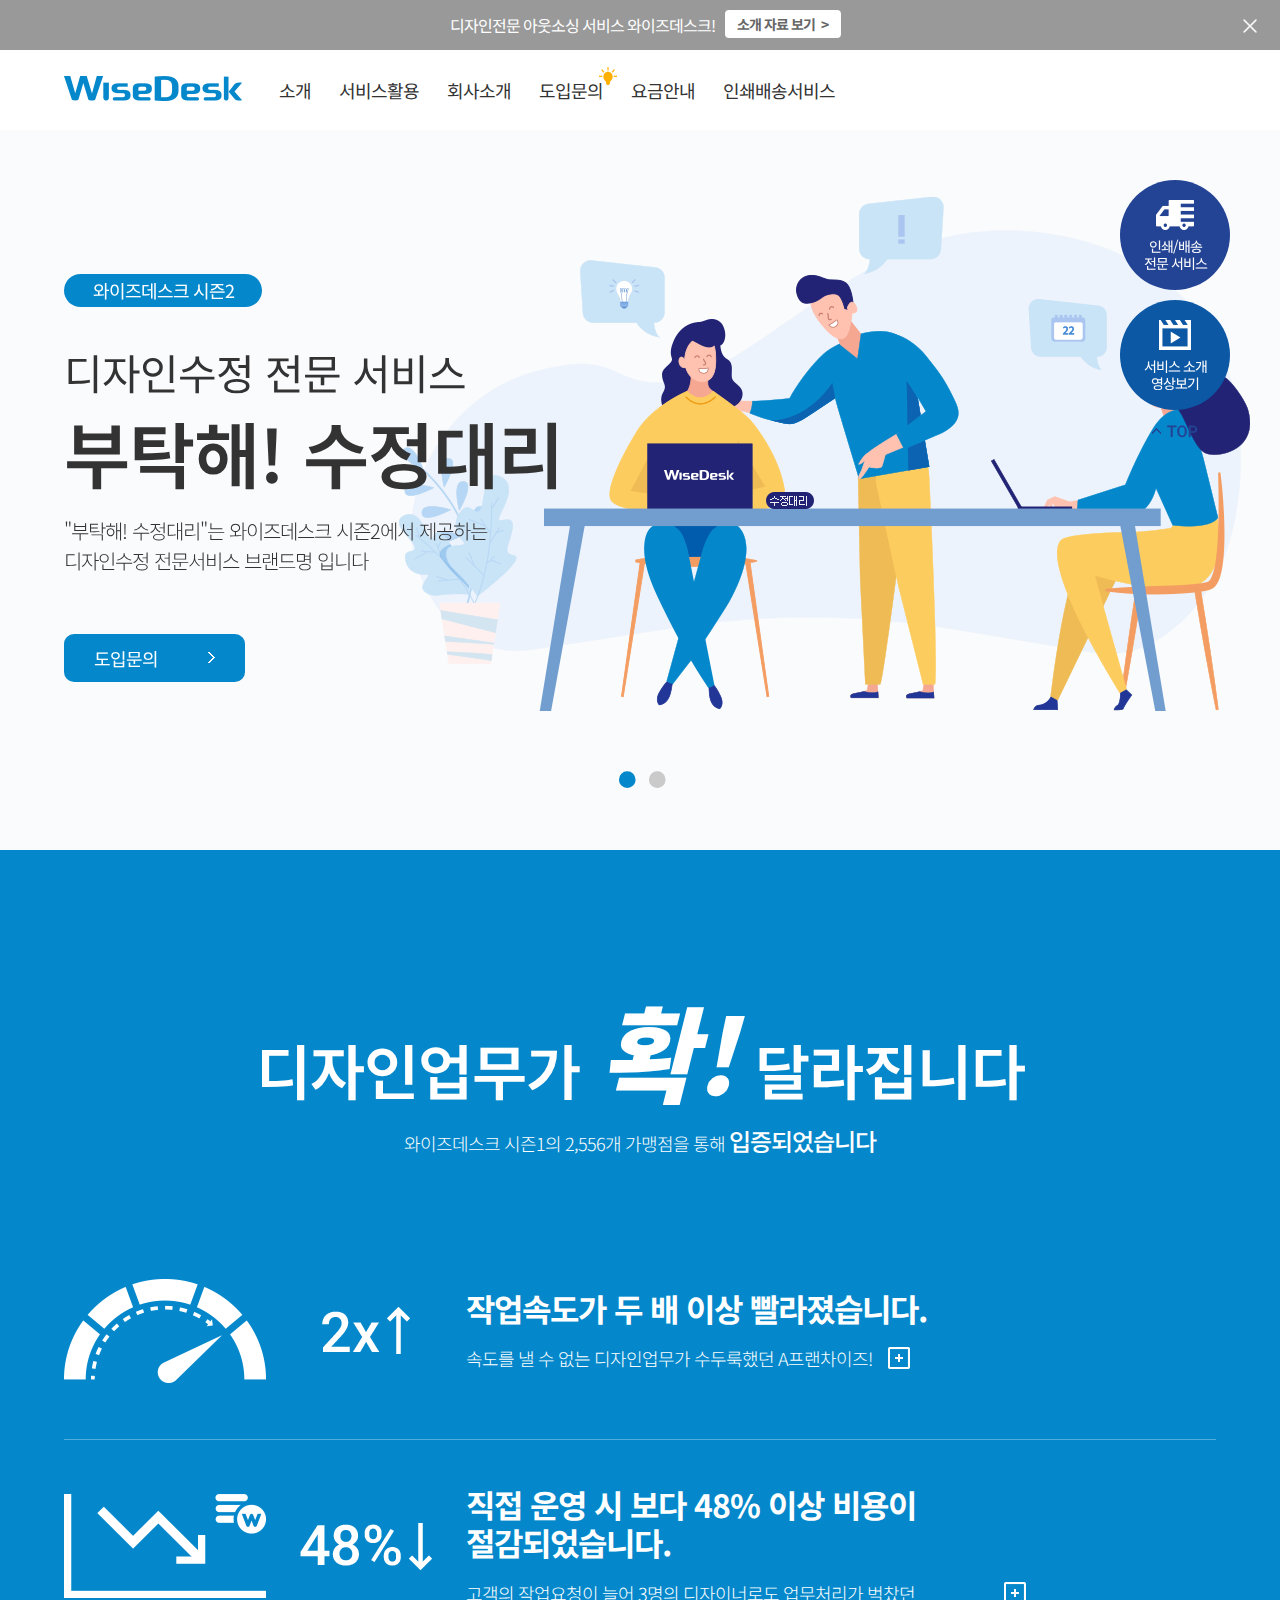
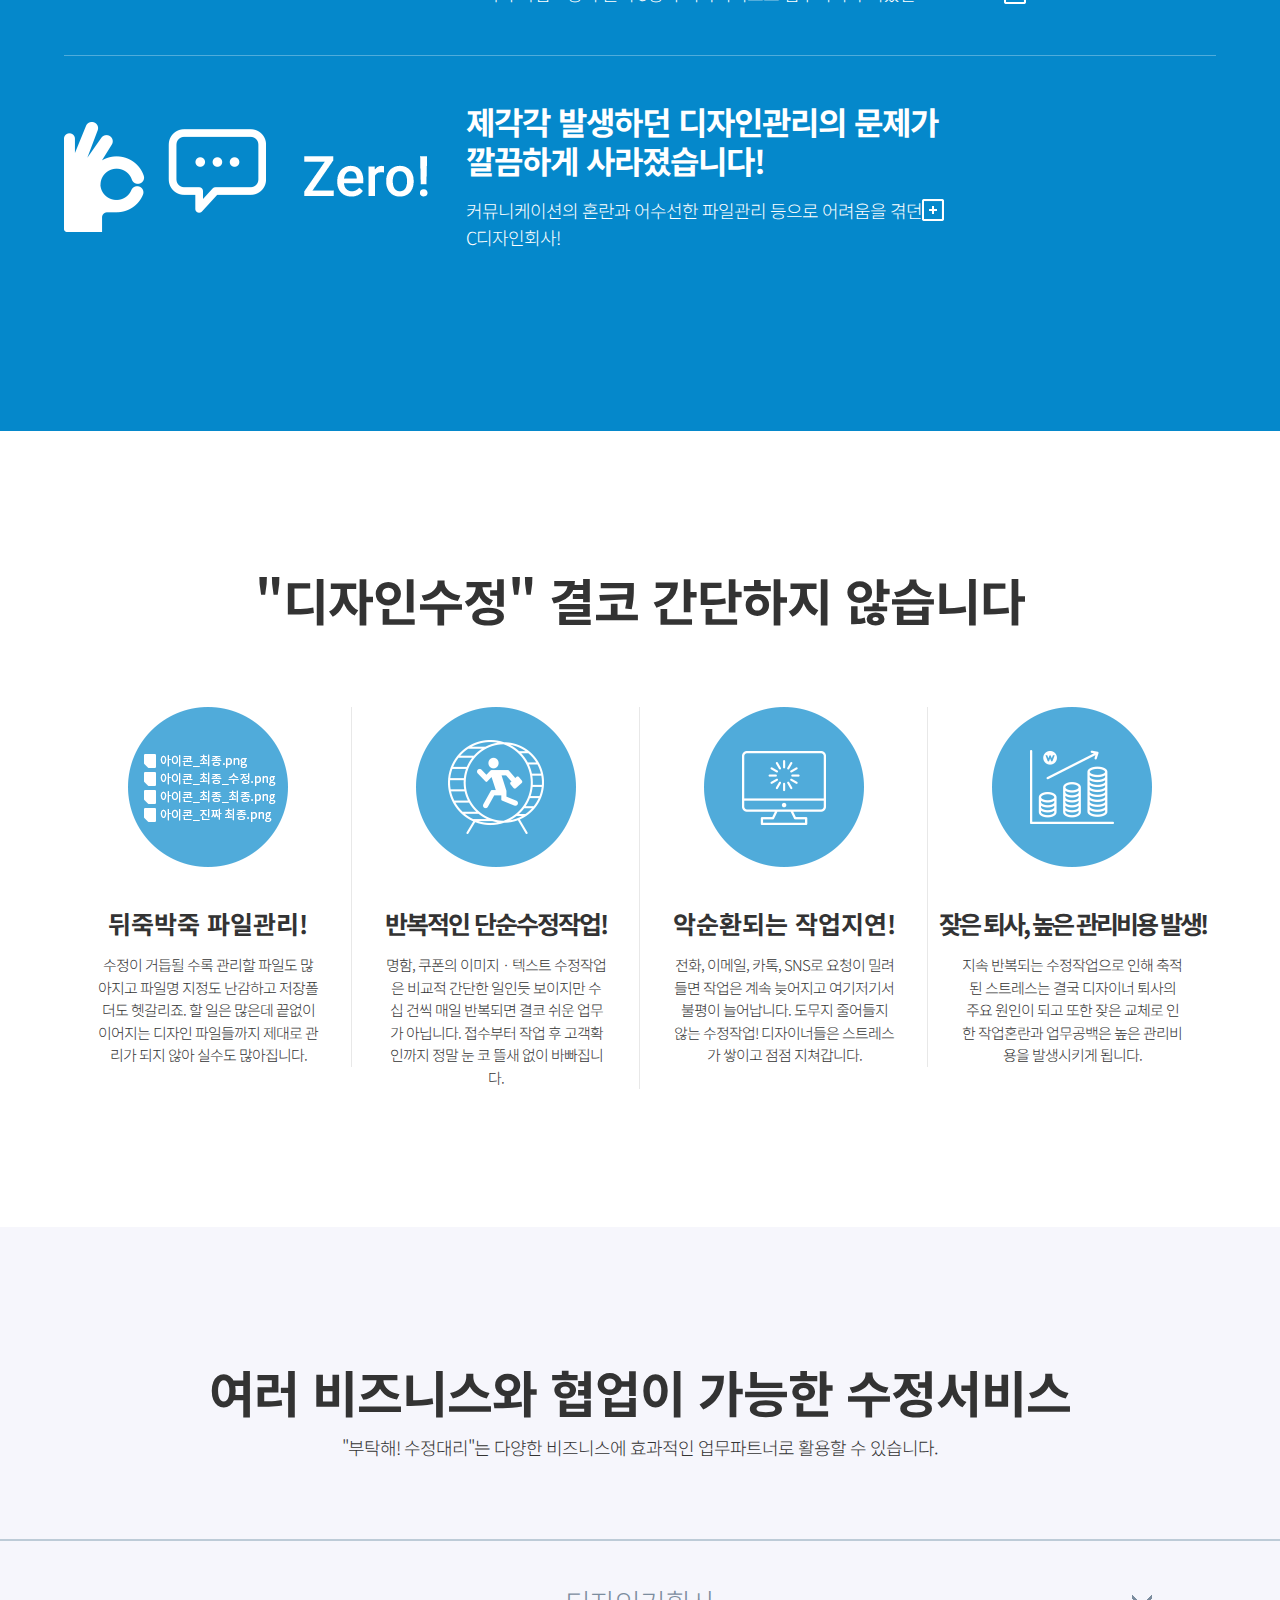
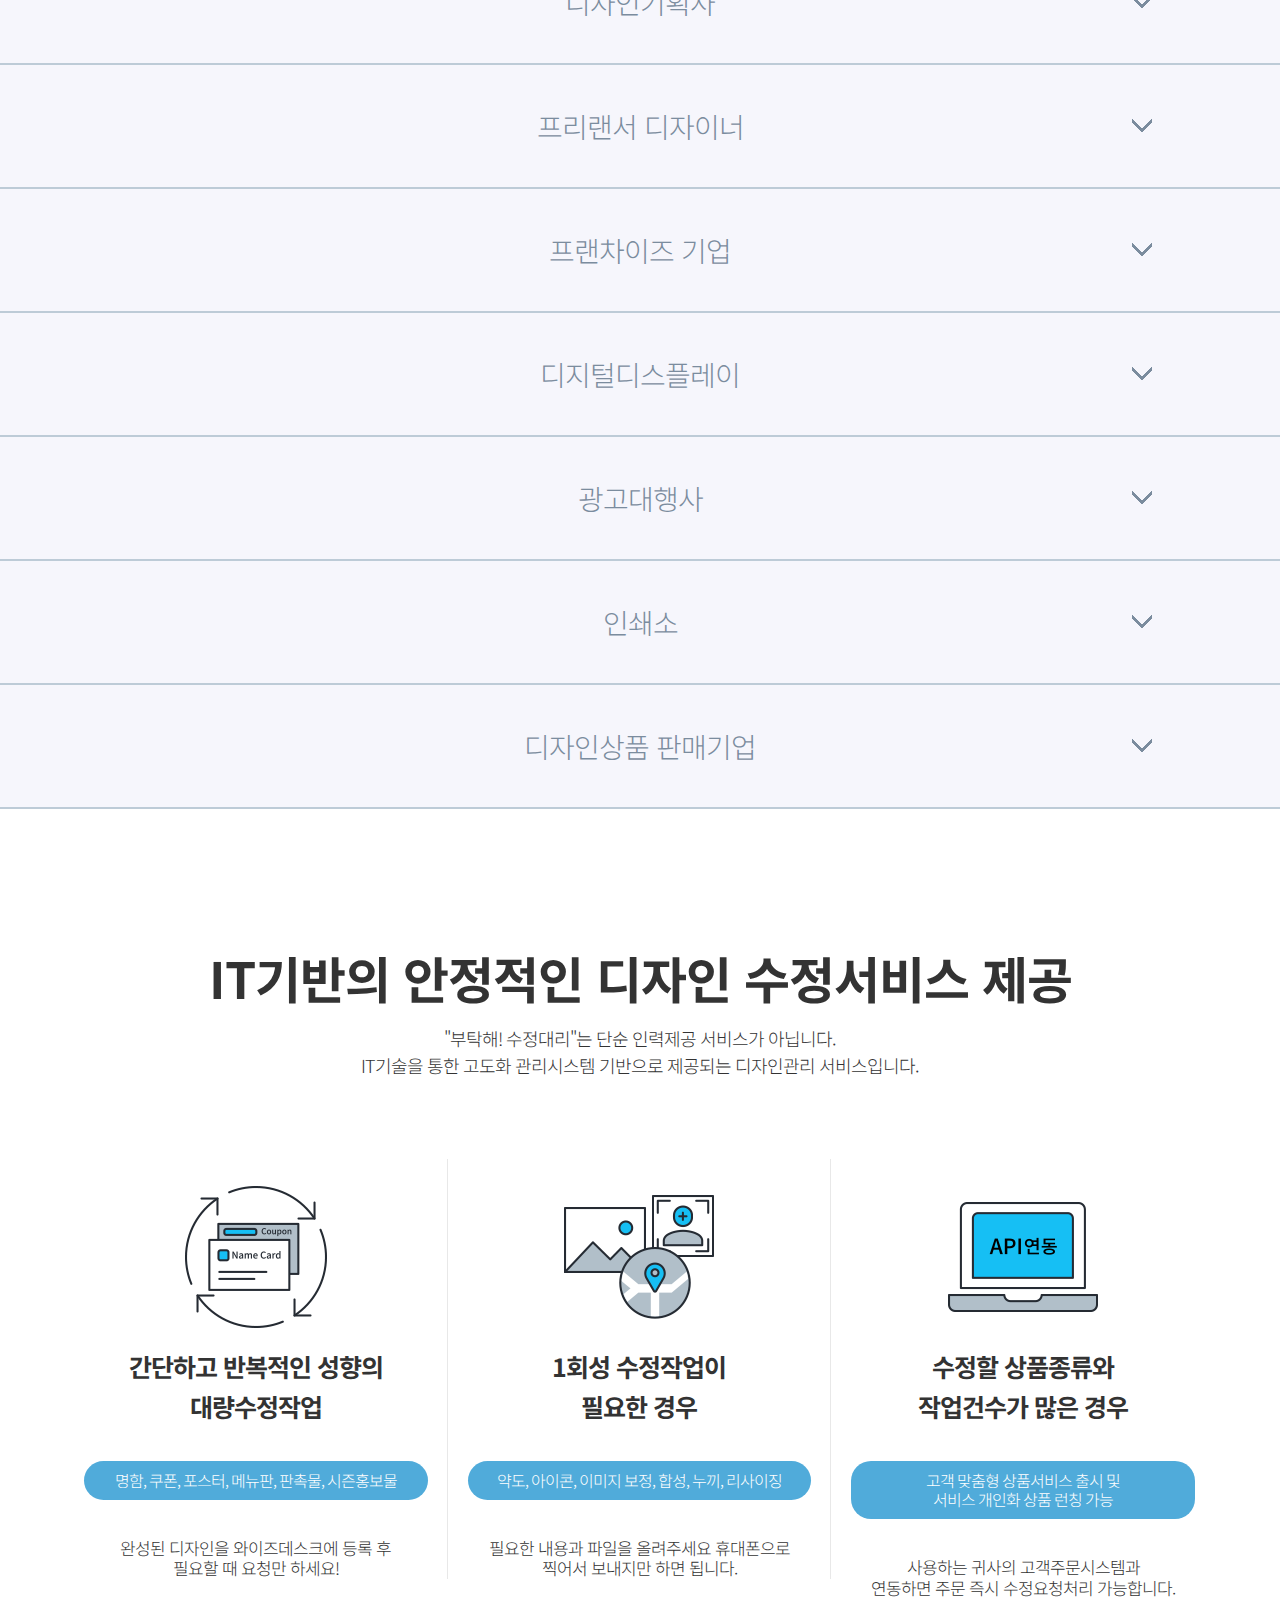
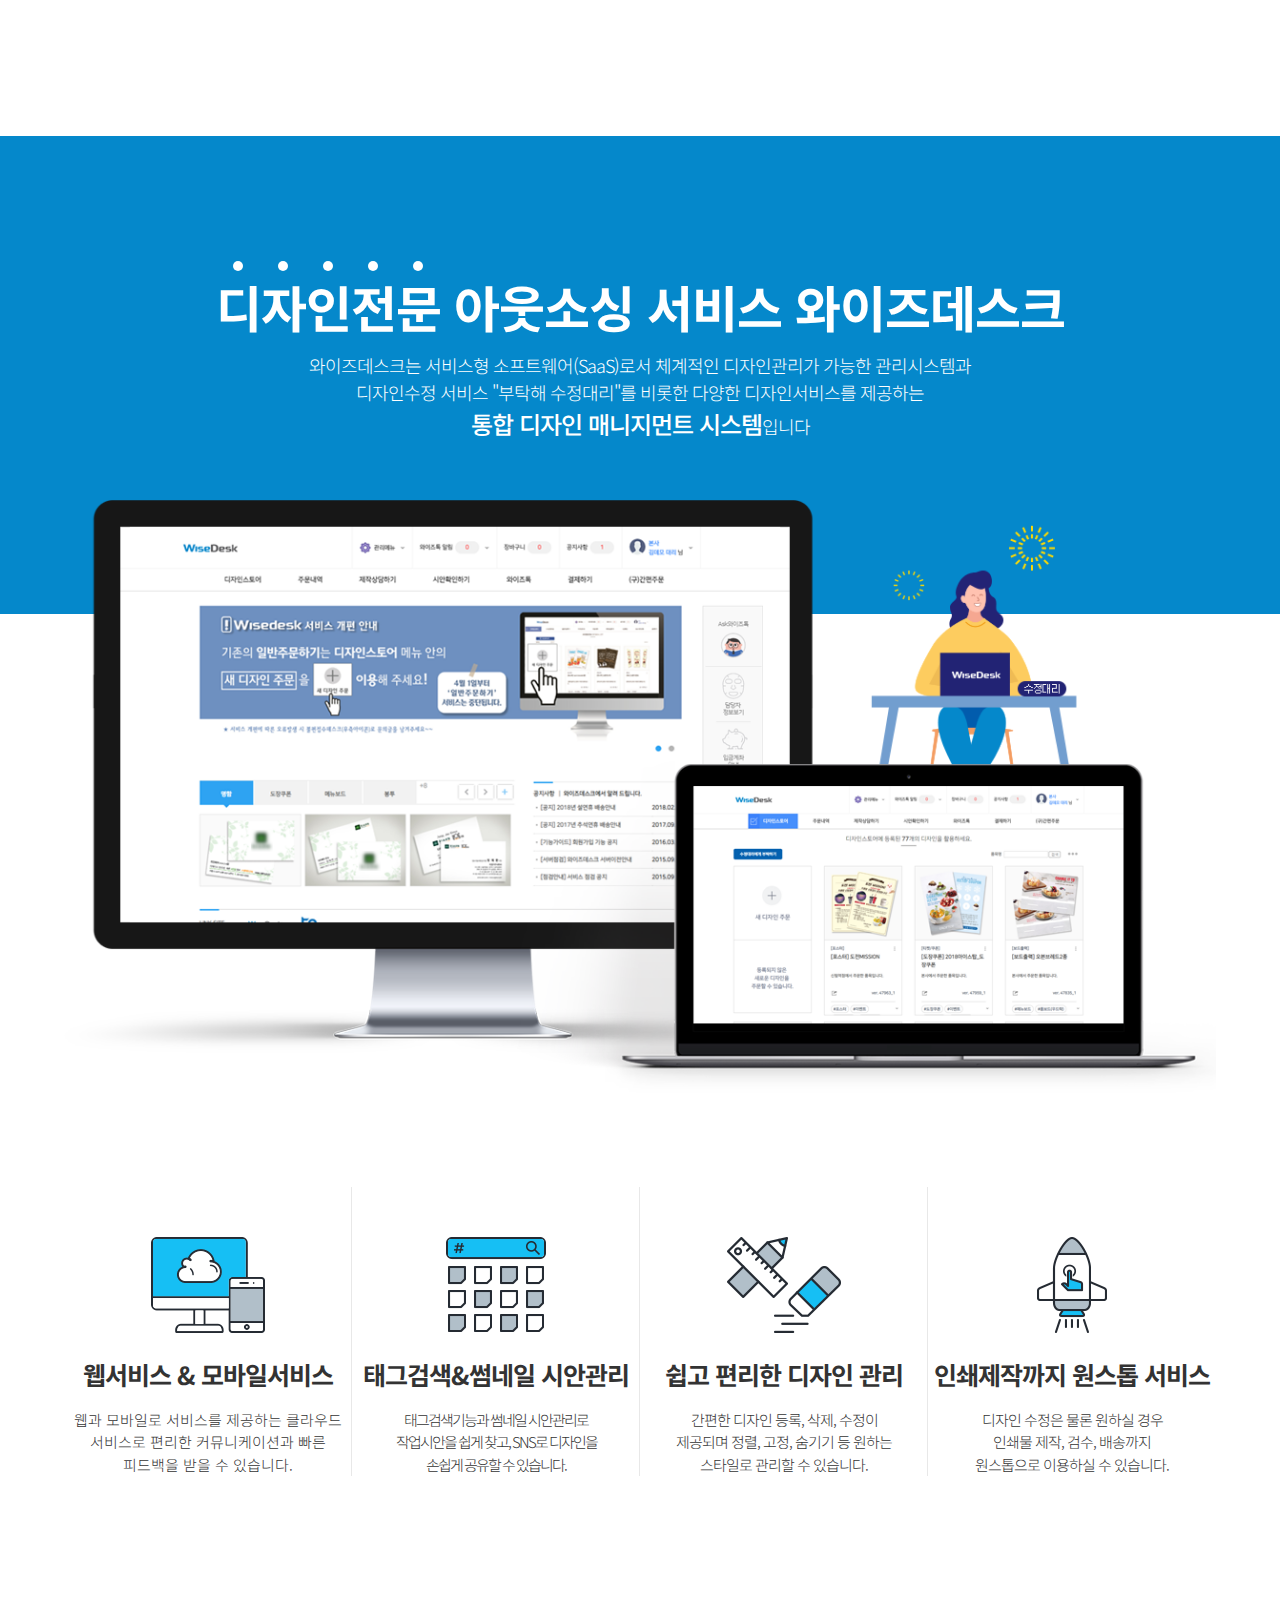
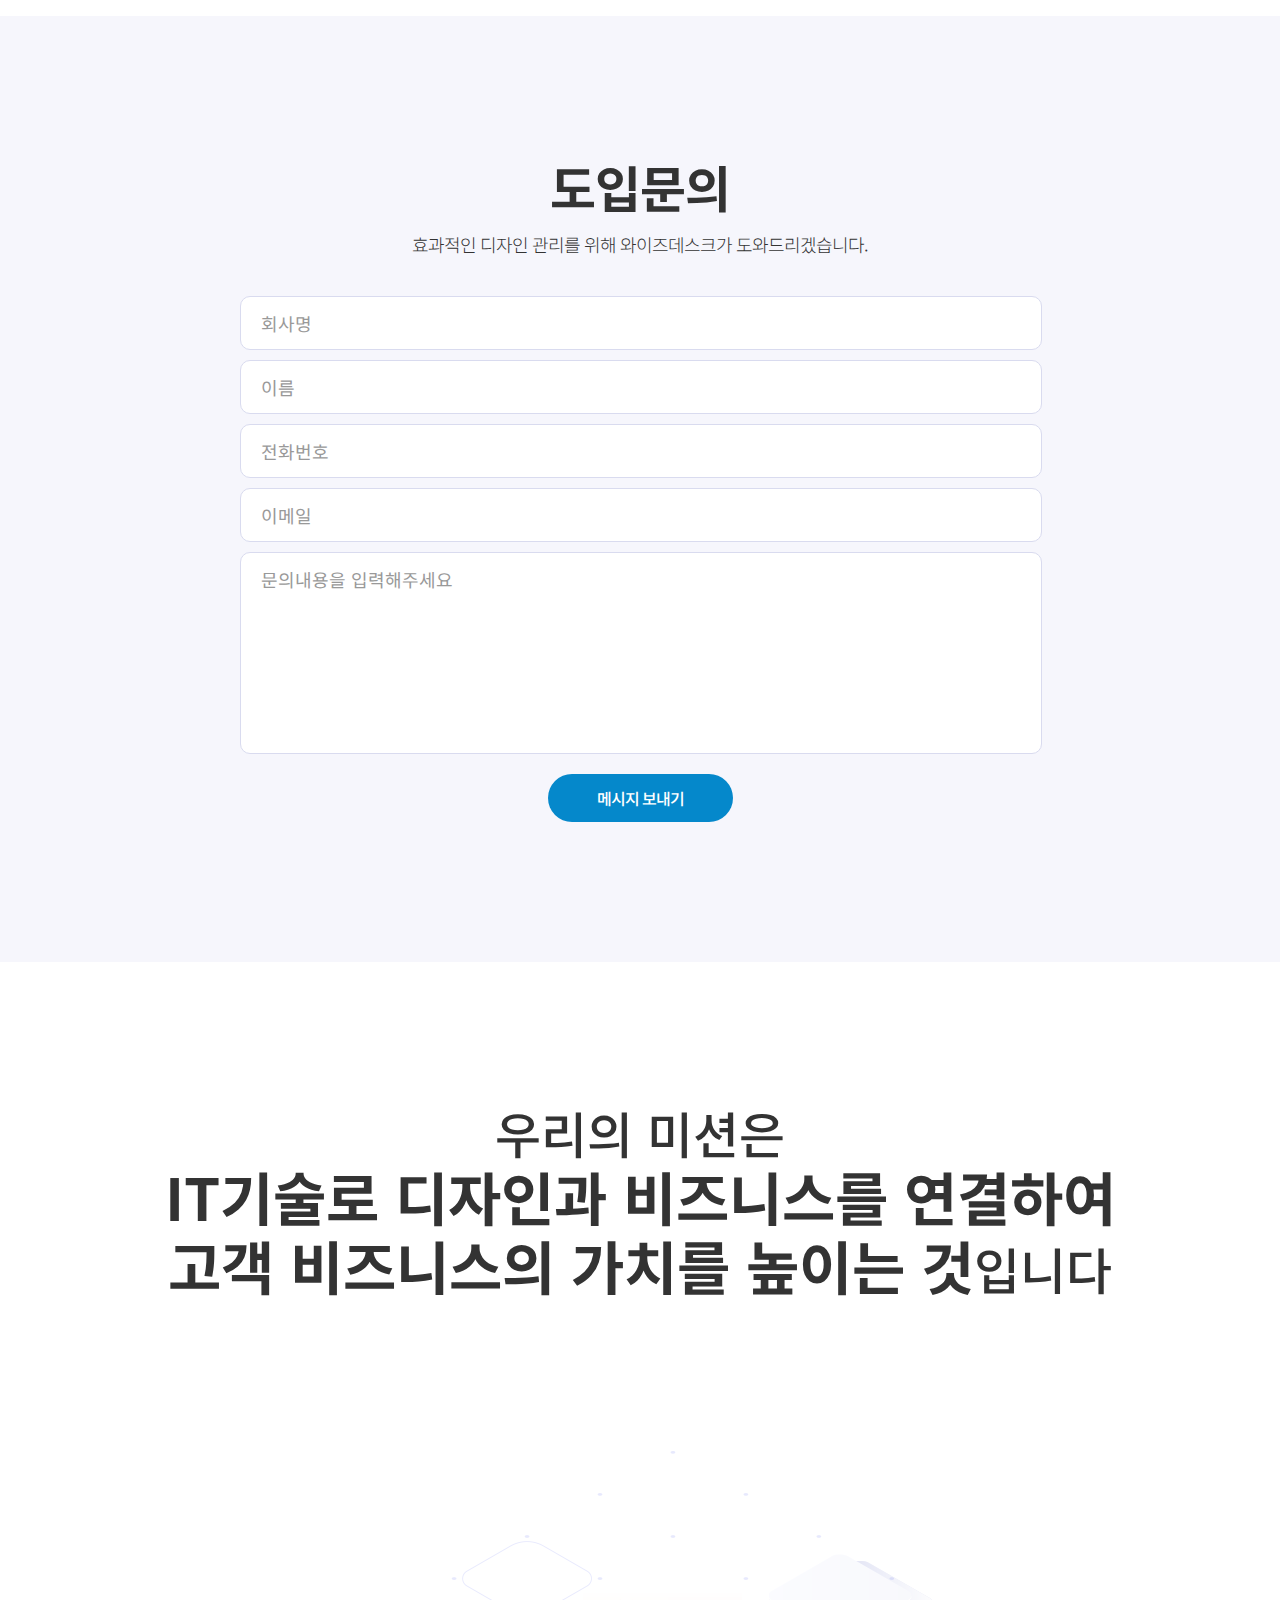
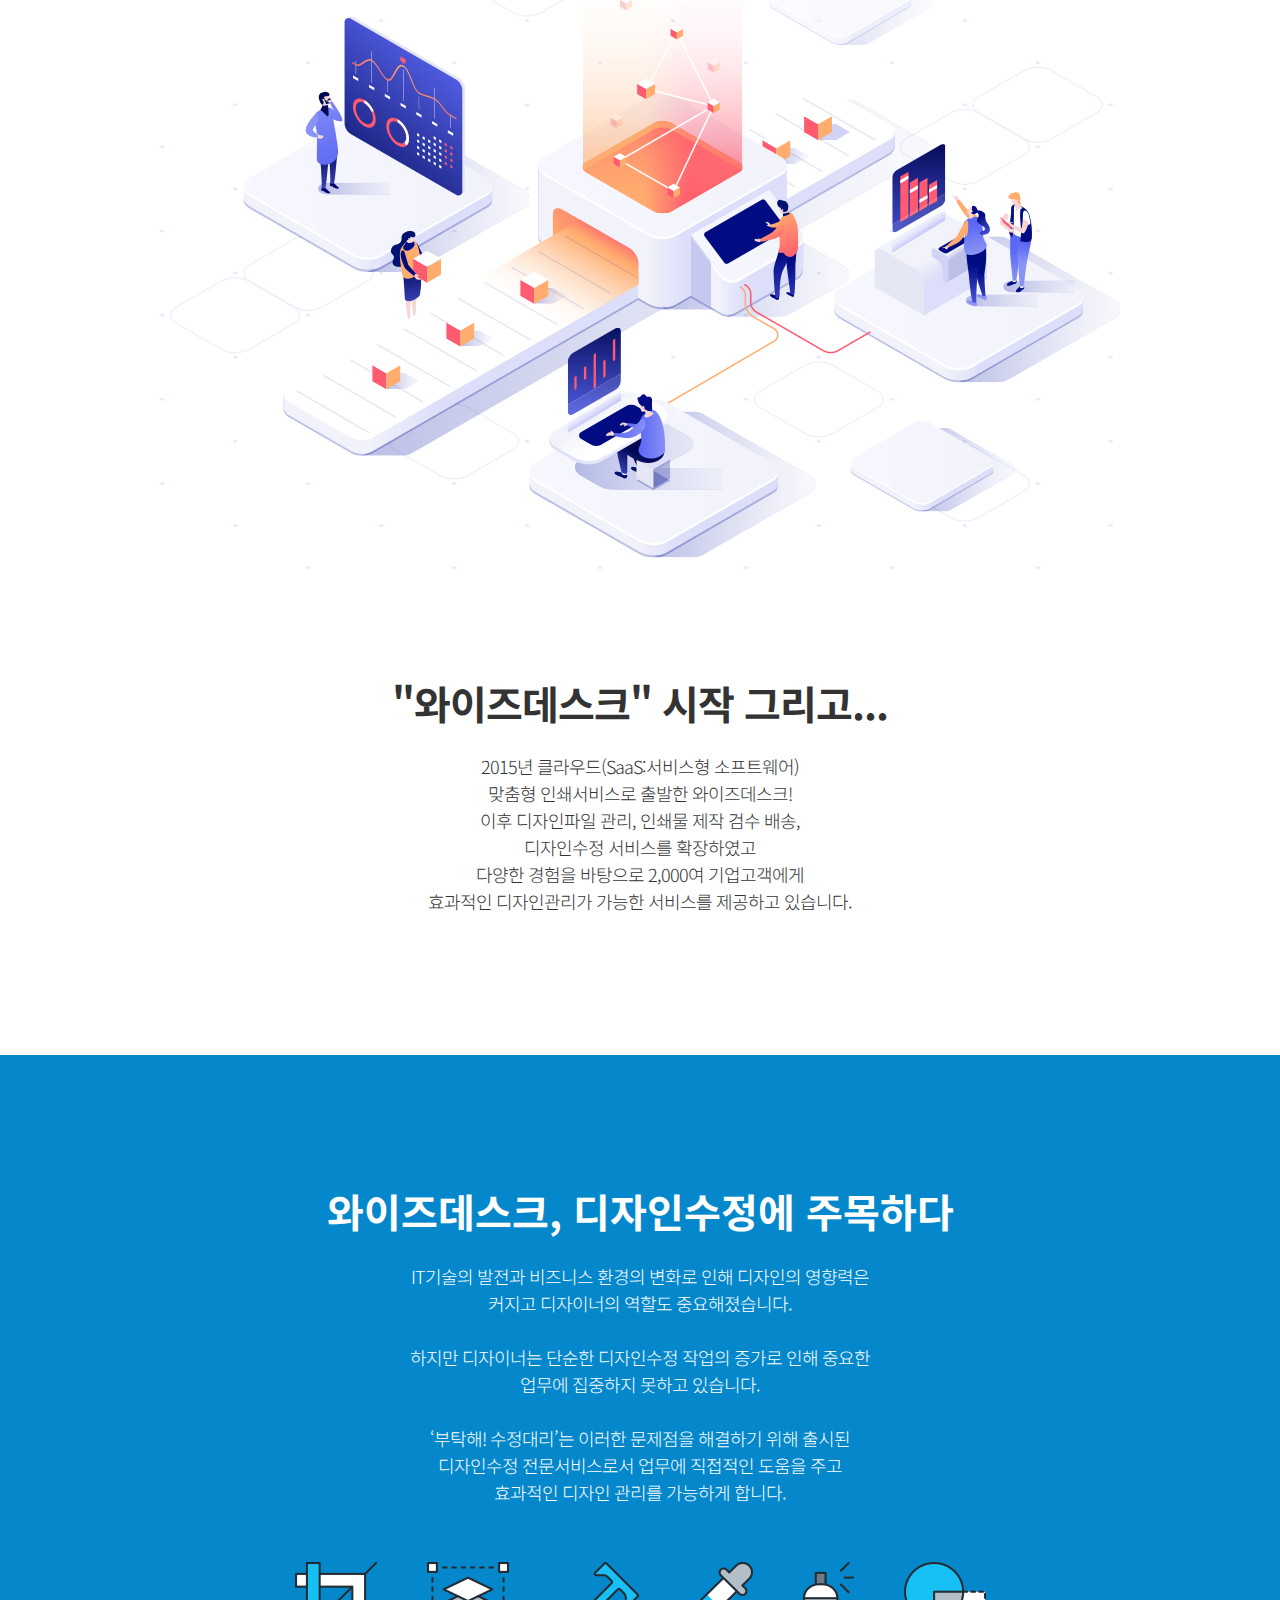
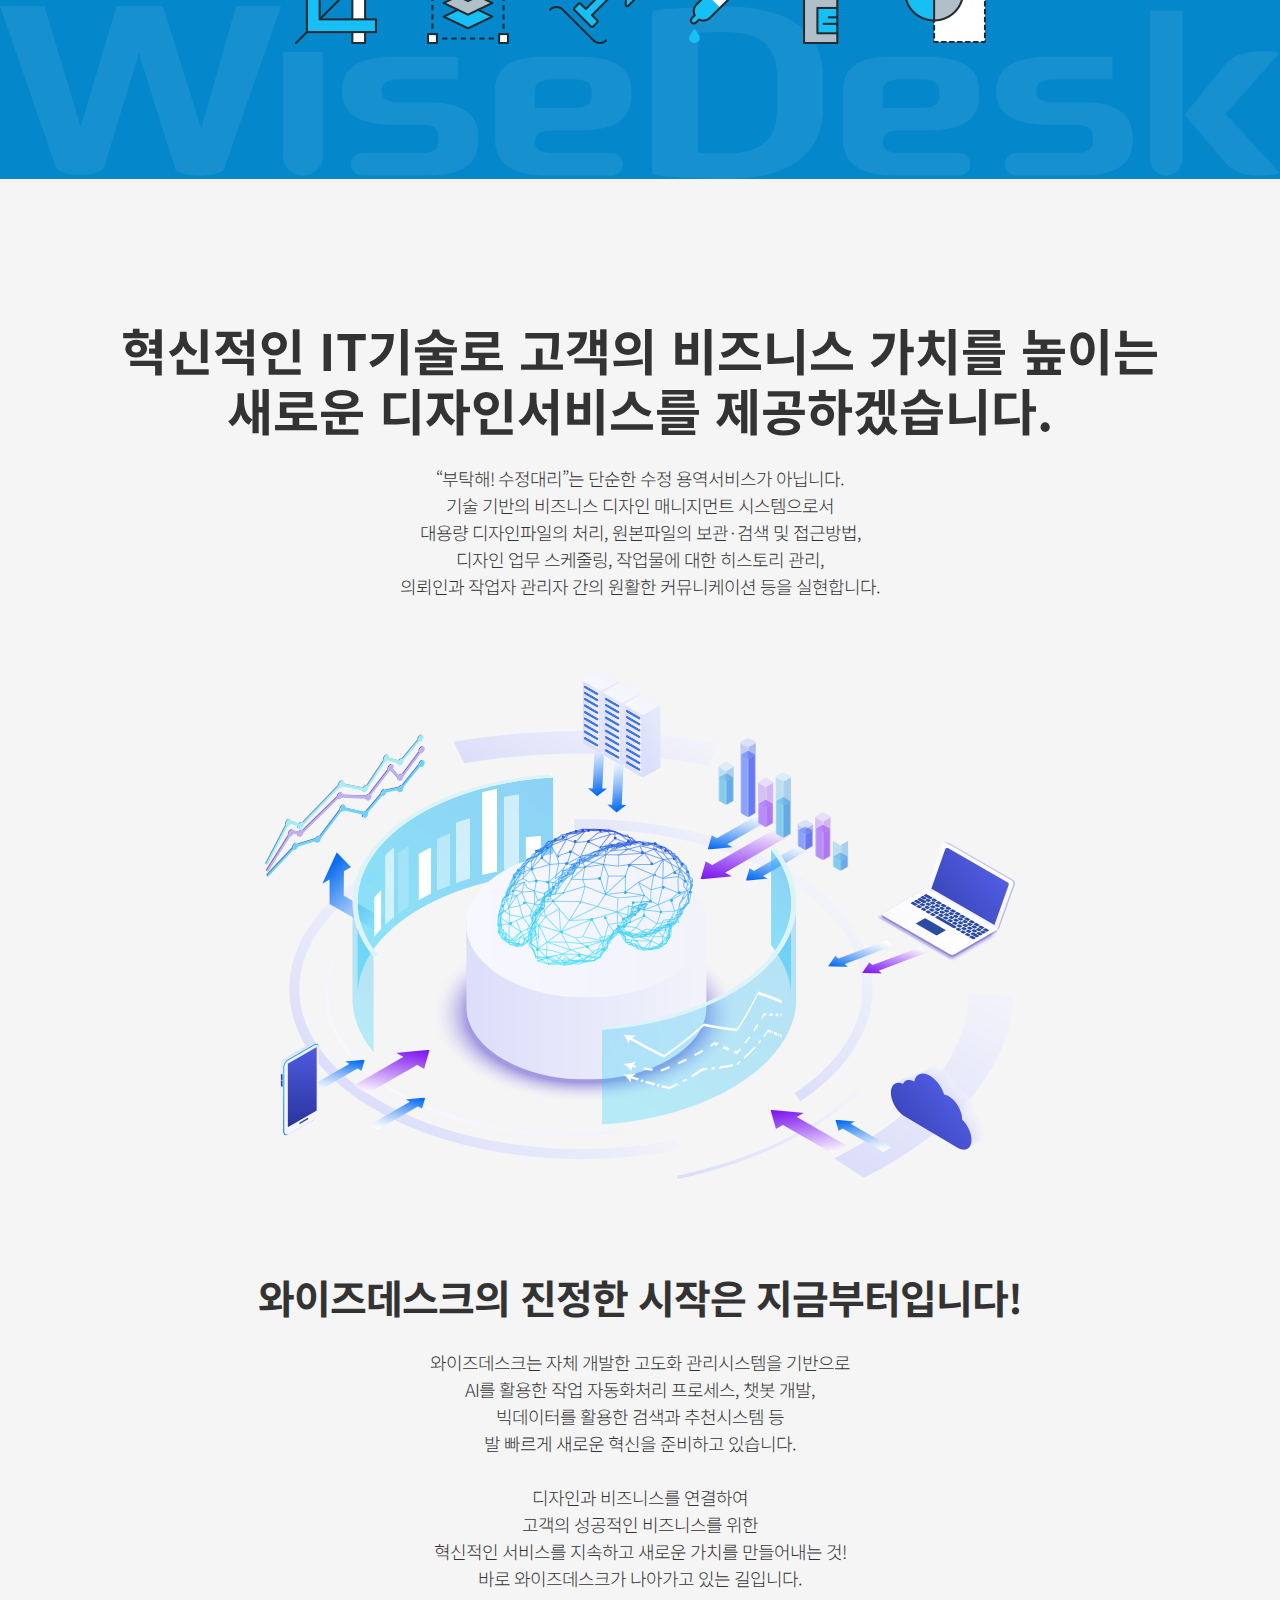
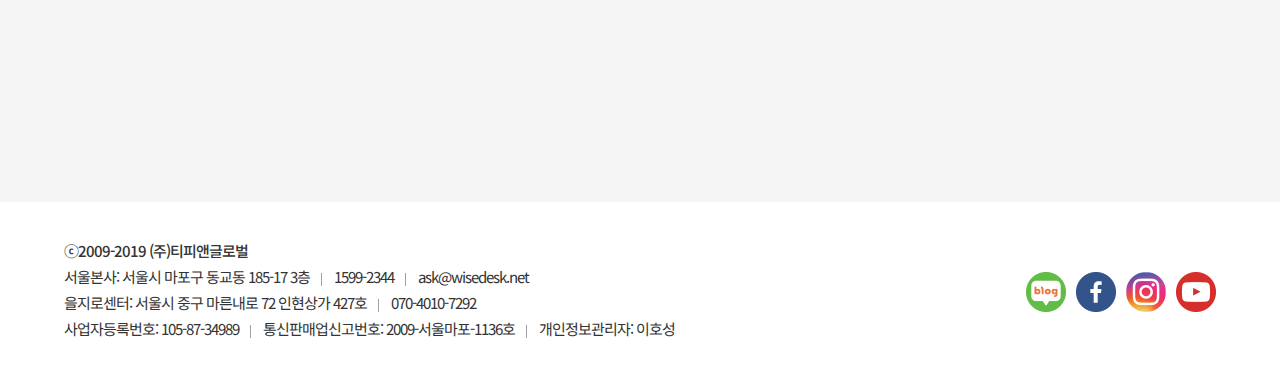
==== commit 6fe0eb5d: "랜딩페이지 작업" ====
--- a/WebContent/index.html
+++ b/WebContent/index.html
@@ -1,6 +1,32 @@
 <!DOCTYPE html>
 <html lang="ko">
 <head>
+<!-- Global site tag (gtag.js) - Google Analytics TP -->
+<script async src="https://www.googletagmanager.com/gtag/js?id=UA-53227297-1"></script>
+<script>
+  window.dataLayer = window.dataLayer || [];
+  function gtag(){dataLayer.push(arguments);}
+  gtag('js', new Date());
+
+  gtag('config', 'UA-53227297-1');
+</script>
+
+<!-- Google Tag Manager TP -->
+<script>(function(w,d,s,l,i){w[l]=w[l]||[];w[l].push({'gtm.start':
+new Date().getTime(),event:'gtm.js'});var f=d.getElementsByTagName(s)[0],
+j=d.createElement(s),dl=l!='dataLayer'?'&l='+l:'';j.async=true;j.src=
+'https://www.googletagmanager.com/gtm.js?id='+i+dl;f.parentNode.insertBefore(j,f);
+})(window,document,'script','dataLayer','GTM-MXLRKMV');</script>
+<!-- End Google Tag Manager -->
+
+<!-- Google Tag Manager dasolin-->
+<script>(function(w,d,s,l,i){w[l]=w[l]||[];w[l].push({'gtm.start':
+new Date().getTime(),event:'gtm.js'});var f=d.getElementsByTagName(s)[0],
+j=d.createElement(s),dl=l!='dataLayer'?'&l='+l:'';j.async=true;j.src=
+'https://www.googletagmanager.com/gtm.js?id='+i+dl;f.parentNode.insertBefore(j,f);
+})(window,document,'script','dataLayer','GTM-58J8N25');</script>
+<!-- End Google Tag Manager -->
+
 <meta charset="UTF-8">
 <meta http-equiv="X-UA-Compatible" content="IE=edge,chrome=1" />
 <meta name="viewport" content="width=device-width, initial-scale=1, user-scalable=no">
@@ -116,6 +142,16 @@
 <script src="http://ajax.googleapis.com/ajax/libs/jquery/1.10.2/jquery.min.js"></script>
 </head>
 <body>
+<!-- Google Tag Manager (noscript) TP-->
+<noscript><iframe src="https://www.googletagmanager.com/ns.html?id=GTM-MXLRKMV"
+height="0" width="0" style="display:none;visibility:hidden"></iframe></noscript>
+<!-- End Google Tag Manager (noscript) -->
+
+<!-- Google Tag Manager (noscript) Dasolin -->
+<noscript><iframe src="https://www.googletagmanager.com/ns.html?id=GTM-58J8N25"
+height="0" width="0" style="display:none;visibility:hidden"></iframe></noscript>
+<!-- End Google Tag Manager (noscript) -->
+
 <div id="wrap" class="wrap">
 	<div class="shortcut">
 		<p><span>디자인전문 아웃소싱 서비스 와이즈데스크!</span><a href="190905_와이즈데스크S2_특징_v1.0.pdf" target="wnd_service">소개 자료 보기&nbsp;&nbsp;></a></p><span class="close"></span>
@@ -514,10 +550,35 @@
 							$("#phone").focus();
 							return false;
 						}
-
+						/*
+						var isPhone = false;
+						var regExpPhone = /^(01[016789]{1}|02|0[3-9]{1}[0-9]{1}|0505)-?[0-9]{3,4}-?[0-9]{4}$/;
+						if (regExpPhone.test($("#phone").val())) {
+							isPhone = true;
+						}
+				
+						if (!isPhone) {
+							alert("전화번호를 정확하게 입력해 주세요.");
+							return false;
+						}
+						*/
 						if ($("#email").val() == "") {
 							alert("이메일을 입력해 주세요.");
 							$("#email").focus();
+							return false;
+						}
+
+						var regExpEmail = new RegExp("^[0-9A-Za-z]+(([\.\-_])[0-9A-Za-z]+)*@[0-9A-Za-z]+(([\.\-])[0-9A-Za-z-]+)*\.[A-Za-z]{2,4}$", "g");
+						var isEmail = $("#email").val().match(regExpEmail);
+						
+						if (!isEmail) {
+							alert("이메일을 정확하게 입력해 주세요.");
+							return false;
+						}
+
+						if ($("#inquiry_contents").val() == "") {
+							alert("문의내용을 입력해 주세요.");
+							$("#inquiry_contents").focus();
 							return false;
 						}
 
@@ -548,6 +609,12 @@
 								rslt = eval("(" + rslt + ");");
 								if (rslt.is_success == "Y") {
 									alert("도입문의 내용을 담당자에게 전달하였습니다.");
+
+									$("#company_name").val("");
+									$("#customer_name").val("");
+									$("#phone").val("");
+									$("#email").val("");
+									$("#inquiry_contents").val("");
 								}
 								else {
 									alert("처리중 오류가 발생하였습니다.");
@@ -627,7 +694,7 @@
 	<!-- // -->
 		<div class="video_pop">
 		<div class="inner_wrap">
-			<iframe id="player" width="560" height="315" src="https://www.youtube.com/embed/rJr-IsEU6Ak?version-2&amp;autoplay=1" frameborder="0" allow="accelerometer; autoplay; encrypted-media; gyroscope; picture-in-picture" allowfullscreen></iframe>
+			<iframe id="player" width="560" height="315" src="https://www.youtube.com/embed/rJr-IsEU6Ak?version-2&amp;autoplay=0" frameborder="0" allow="accelerometer; autoplay; encrypted-media; gyroscope; picture-in-picture" allowfullscreen></iframe>
 			<a href="#" class="pop_close" onclick="popClose();"></a>
 		</div>
 	</div>
--- a/WebContent/css/common.css
+++ b/WebContent/css/common.css
@@ -1,5 +1,4 @@
 @charset "utf-8";
-@import url(/css/NanumGothic.css);
 @import url('https://fonts.googleapis.com/css?family=Lora:400i'); /*calligraphy 추가*/
 
 /* reset */
--- a/WebContent/css/style.css
+++ b/WebContent/css/style.css
@@ -31,17 +31,17 @@
 #menu .inner_menu ul:after{display:block;content:"";clear:both;}
 #menu .inner_menu ul li{float:left;padding:0 30px;height:80px;line-height:80px;}
 #menu .inner_menu ul li:nth-of-type(4){background:url(../img/ico_lightbulb.png) no-repeat 92px 17px;}
-#menu .inner_menu .login{float:right;width:111px;height:32px;line-height:32px;border-radius:20px;background:#2ca9e2 url(../img/ico_login.png) no-repeat 25px 8px;color:#fff;text-align:center;font-size:15px;margin-top:24px;box-sizing:border-box;padding-left:18px;}
+#menu .inner_menu .login{float:right;width:111px;height:32px;line-height:32px;border-radius:20px;background:#2ca9e2 url(../img/ico_login.png) no-repeat 25px 8px;color:#fff;text-align:center;font-size:15px;margin-top:24px;box-sizing:border-box;padding-left:18px; display:none;}
 #menu .inner_menu ul li a{display:block;height:80px;line-height:80px;}
 
 
 /* quick_request */
 #quick_request{position:fixed;top:180px;right:50px;z-index:999;}
 #quick_request ul li a{margin-bottom:10px;width:110px;height:110px;display:block;border-radius:50%;color:#fff;text-align:center;font-size:14px;padding-top:58px;box-sizing:border-box;}
-#quick_request ul li:nth-of-type(1) a{background:#222374 url(../img/fm_ico1.png) no-repeat 50% 20px;}
+#quick_request ul li:nth-of-type(1) a{background:#222374 url(../img/fm_ico1.png) no-repeat 50% 20px;display:none;}
 #quick_request ul li:nth-of-type(2) a{background:#234394 url(../img/fm_ico2.png) no-repeat 50% 20px;}
 #quick_request ul li:nth-of-type(3) a{background:#0c58a5 url(../img/fm_ico3.png) no-repeat 50% 20px;}
-#quick_request ul li:nth-of-type(4) a{background:#367cc0 url(../img/fm_ico4.png) no-repeat 50% 20px;}
+#quick_request ul li:nth-of-type(4) a{background:#367cc0 url(../img/fm_ico4.png) no-repeat 50% 20px;display:none;}
 #quick_request .totop{display:block;width:100%;text-align:center;}
 
 .video_pop{display:none;width:100%;height:100%;position:fixed;background:rgba(0,0,0,0.5);left:0;top:0;z-index:9999999999;}
@@ -183,7 +183,7 @@
 #slide2 .content .cont_wrap{margin-top:52px;}
 #slide2 .content .cont_wrap .cont{padding:36px 0;}
 #slide2 .content .cont_wrap .cont .float_l h3{font-size:28px;}
-#slide2 .content .cont_wrap .cont .float_l p{font-size:24px;word-break:keep-all;padding:0 20px;}
+#slide2 .content .cont_wrap .cont .float_l p{font-size:24px;word-break:keep-all;padding:0 20px;height:3em;}
 #slide2 .content .cont_wrap .cont .float_l h3 span.enter{display:block;}
 #slide2 .content .cont_wrap .cont .float_l p span.enter{display:block;}
 #slide2 .content .cont_wrap .cont .float_l p:after,#slide2 .content .cont_wrap .cont .float_l p.active:after{top:7px;}
@@ -439,7 +439,7 @@
 #slide7 .content ul{width:800px;margin:40px auto 0;}
 #slide7 .content ul li{width:100%;height:52px;border-radius:10px;line-height:52px;background-color:#fff;border:1px solid #d9dbef;margin-bottom:10px;}
 #slide7 .content ul li:last-of-type{height:200px;margin-bottom:0;}
-#slide7 .content ul li input{display:block;width:100%;border:none;padding:0 20px;box-sizing:border-box;}
+#slide7 .content ul li input{display:block;width:100%;height:100%;border:none;padding:0 20px;box-sizing:border-box;}
 #slide7 .content ul li input::placeholder{color:#999;}
 #slide7 .content ul li textarea{width:100%;height:200px;border:none;padding:0 20px;box-sizing:border-box;}
 #slide7 .content ul li textarea::placeholder{color:#999;}
